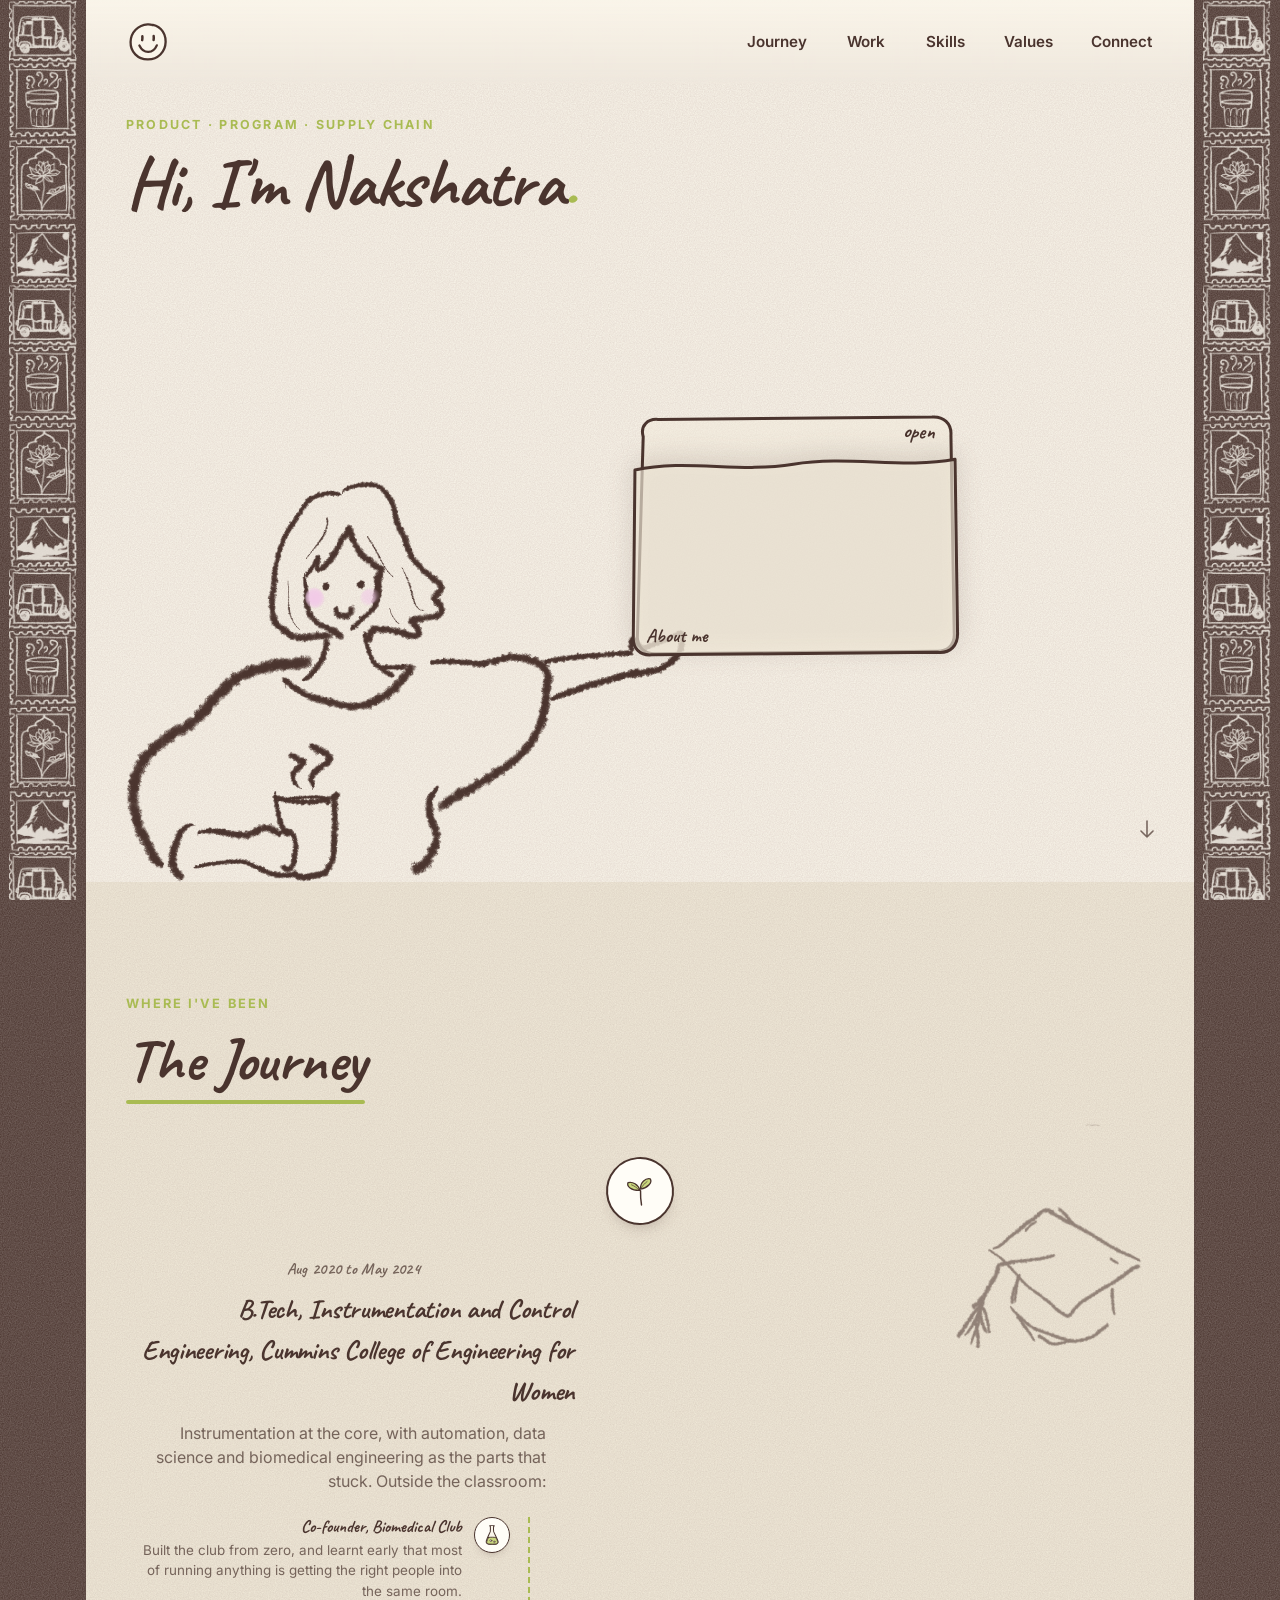
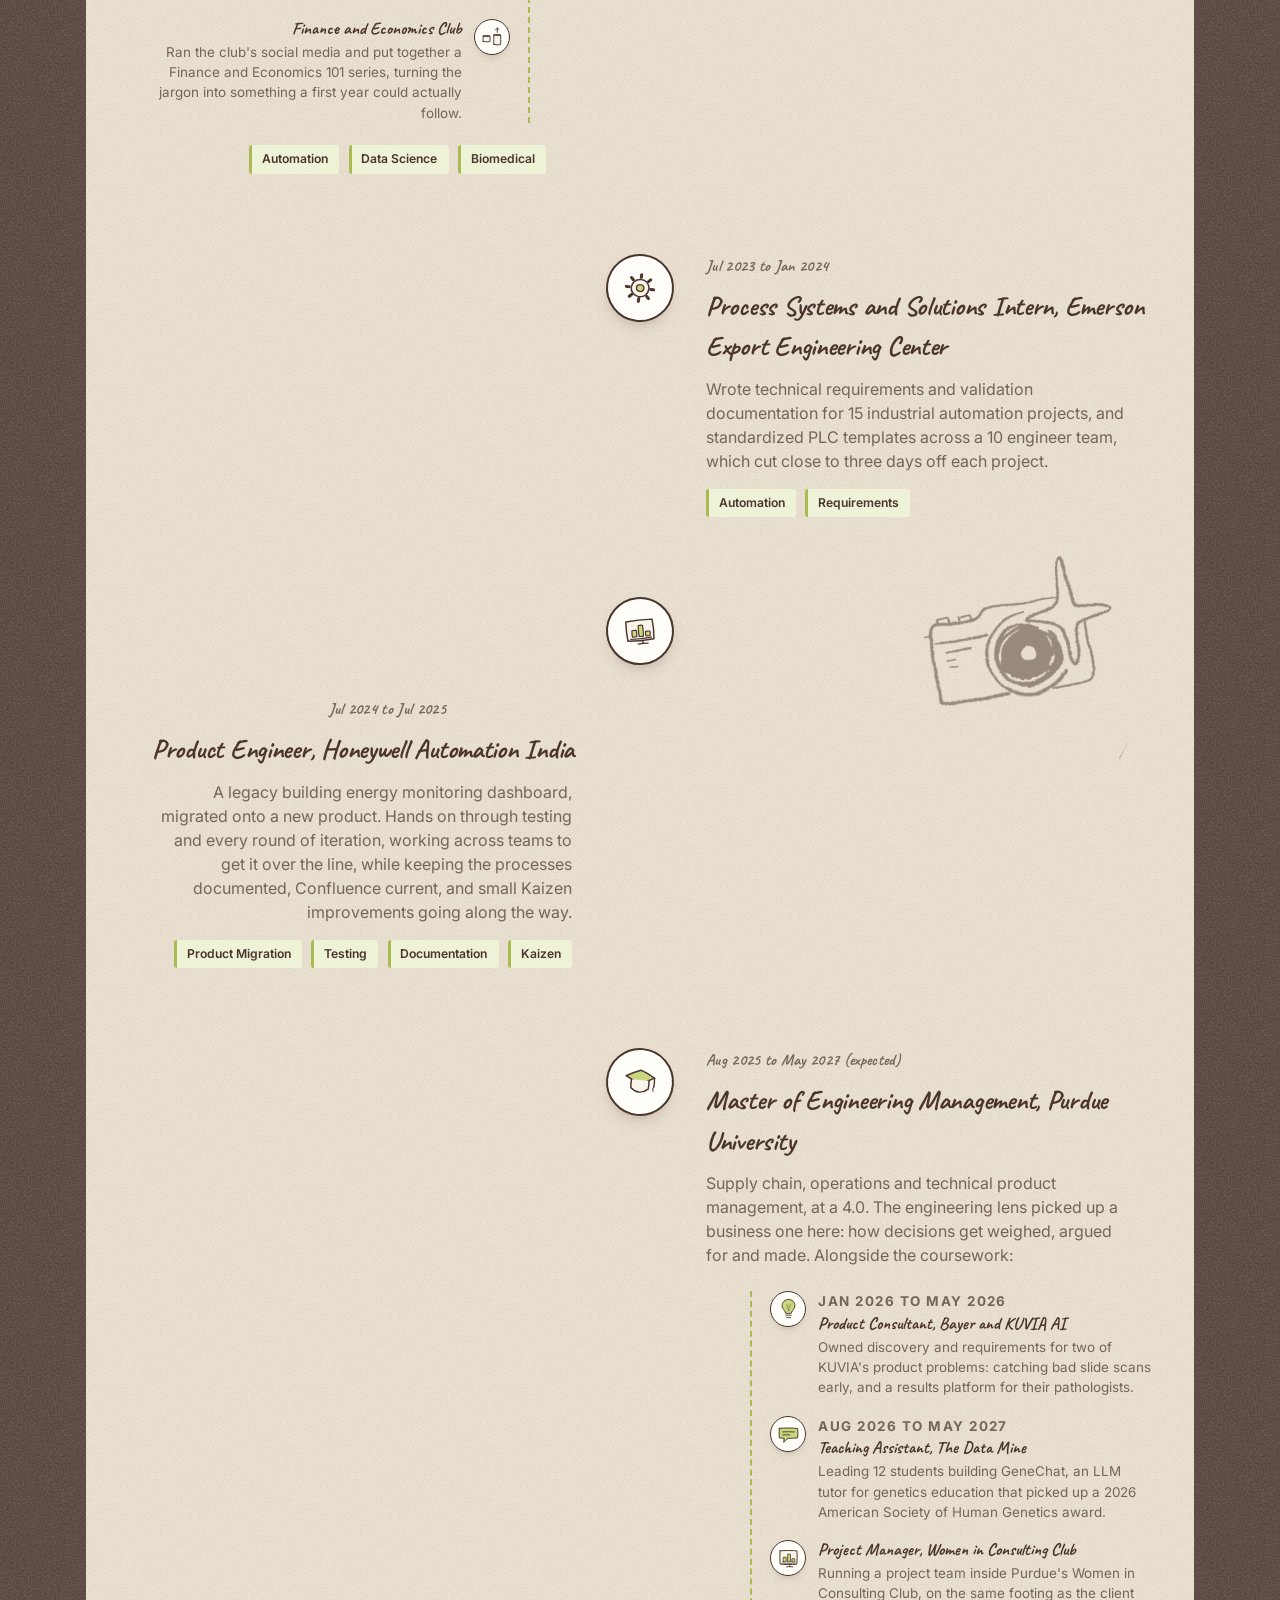
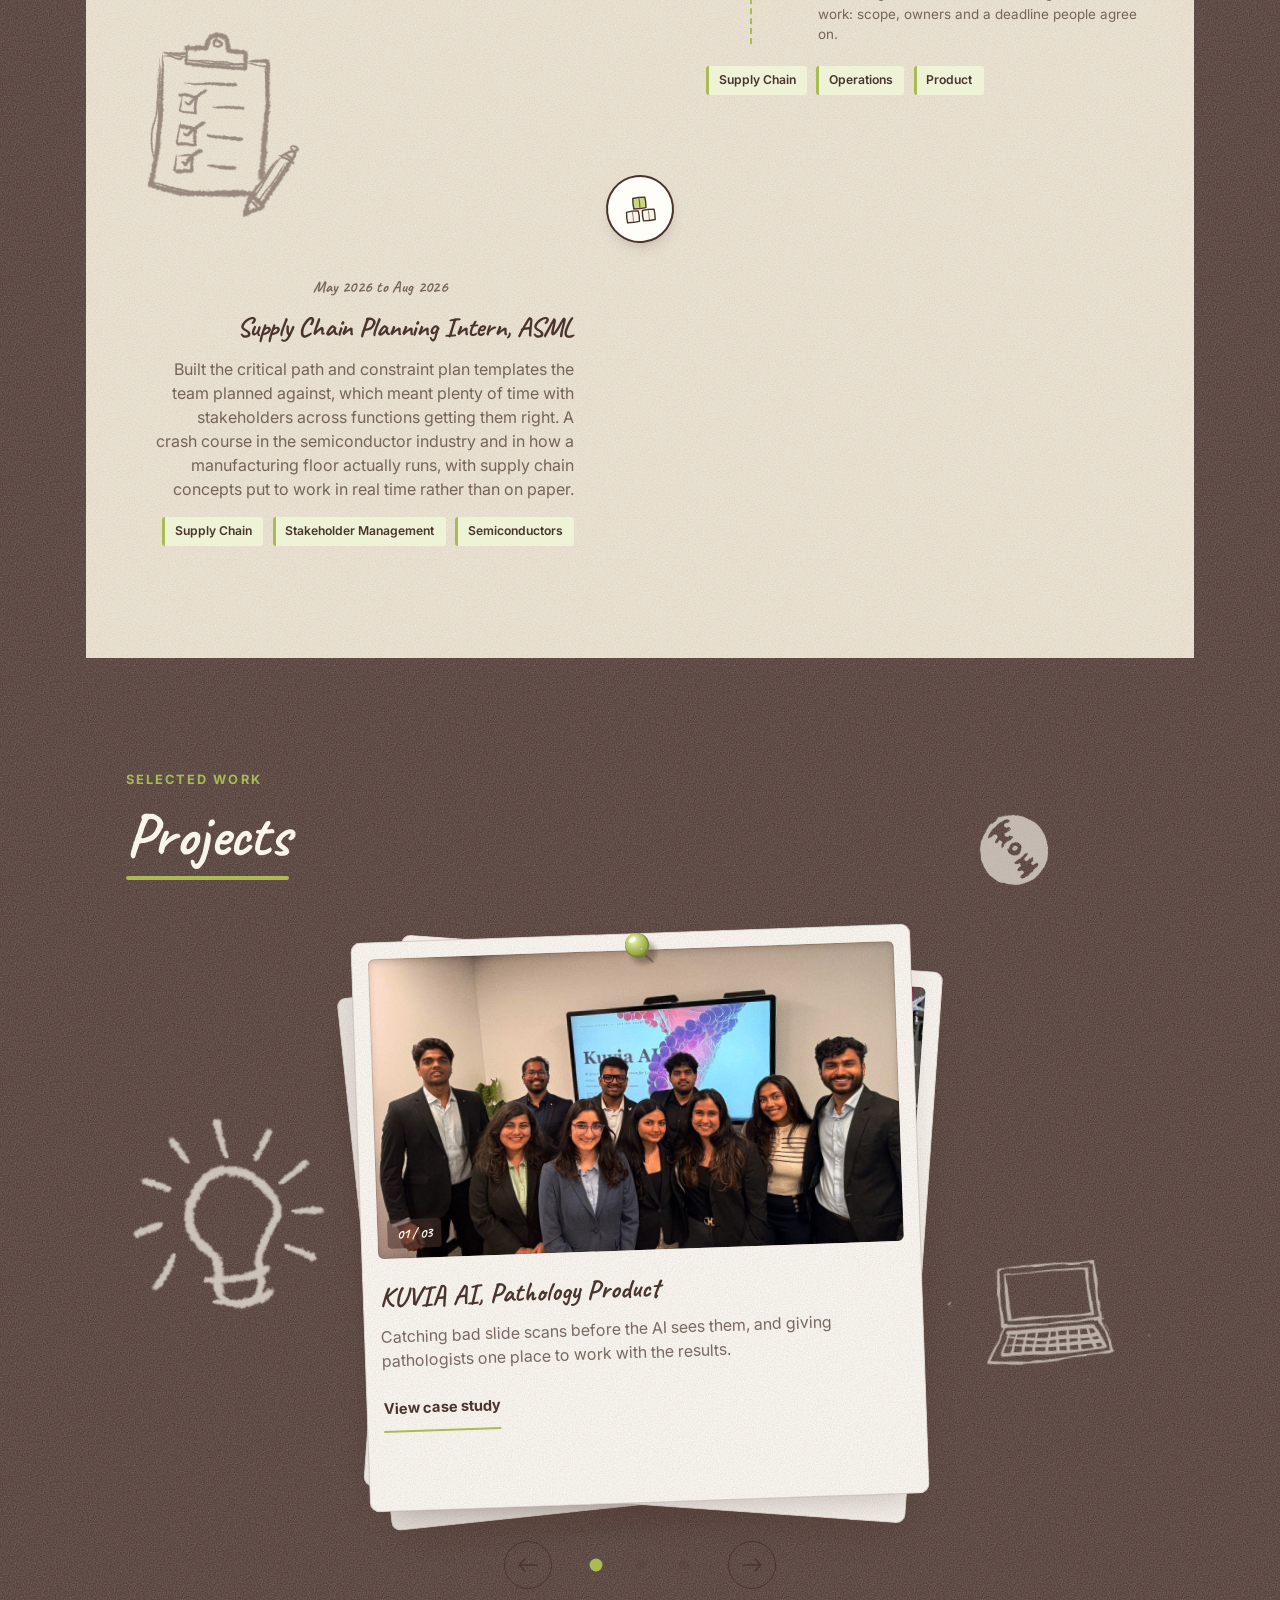
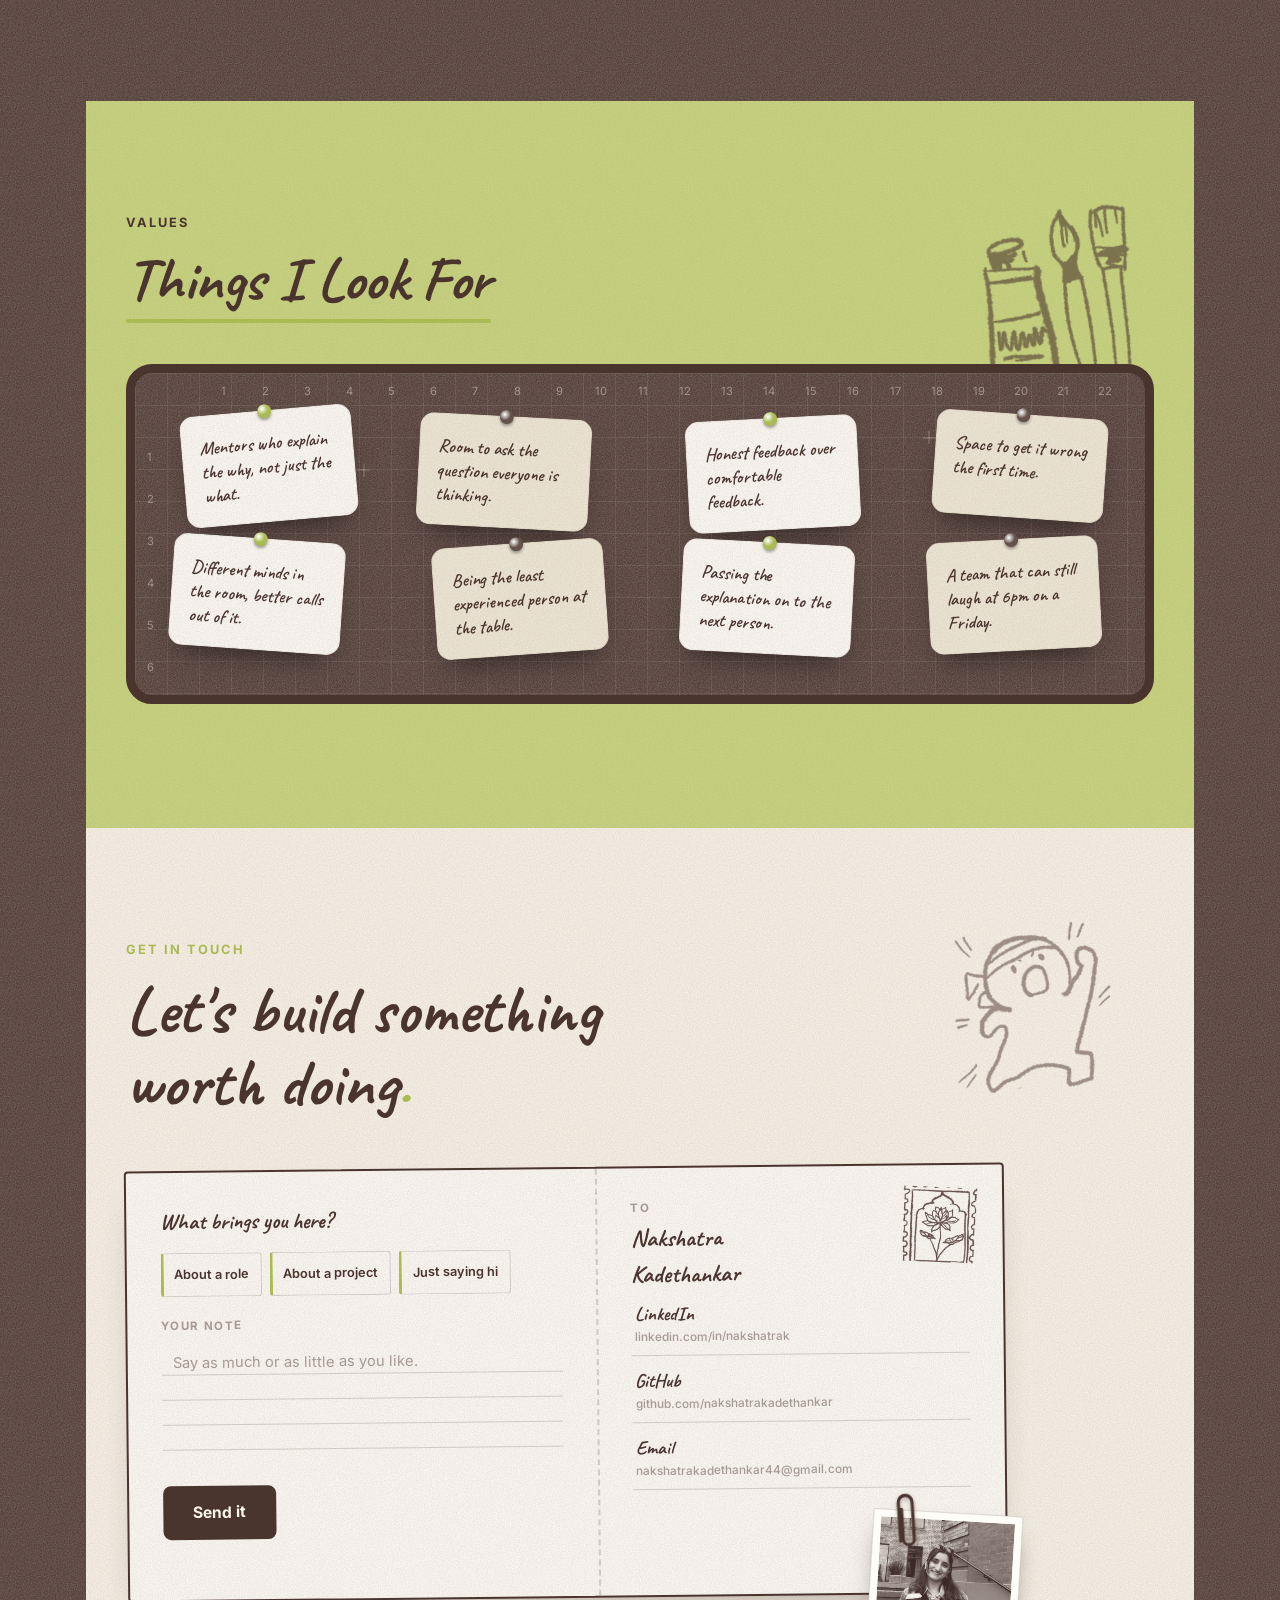
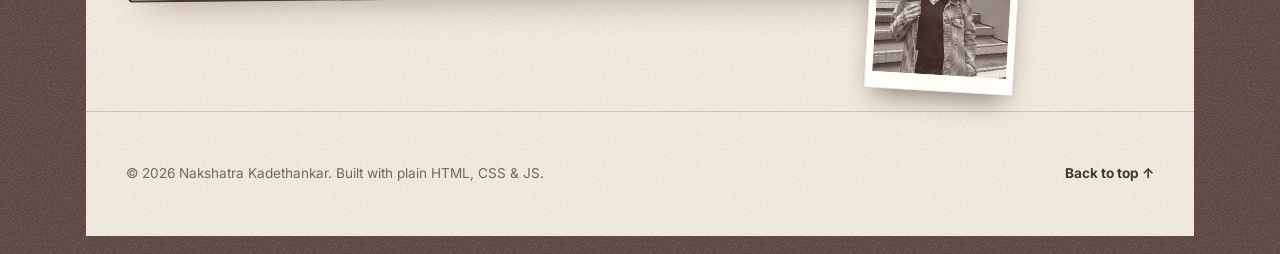
==== index.html @ a9a8dc1c "Move journey sub-lists off the trail, label the folder, KUVIA outcome - Sub-lists step in on the sid" ====
<!DOCTYPE html>
<html lang="en">
<head>
<meta charset="UTF-8">
<meta name="viewport" content="width=device-width, initial-scale=1.0">
<title>Nakshatra Kadethankar. Product, Program, Supply Chain</title>
<meta name="description" content="Nakshatra Kadethankar. Engineering Management grad student at Purdue exploring Product, Program and Supply Chain.">

<link rel="preconnect" href="https://fonts.googleapis.com">
<link rel="preconnect" href="https://fonts.gstatic.com" crossorigin>
<link href="https://fonts.googleapis.com/css2?family=Caveat:wght@500;600;700&family=Inter:wght@400;500;600;700&display=swap" rel="stylesheet">

<link rel="icon" href="assets/favicon.svg" type="image/svg+xml">
<link rel="apple-touch-icon" href="assets/apple-touch-icon.png">
<meta name="theme-color" content="#FAF5EA">
<link rel="stylesheet" href="styles.css">
</head>
<body>

<!-- filter used by .polaroid-grain for the film-grain texture overlay -->
<svg width="0" height="0" style="position:absolute" aria-hidden="true">
  <filter id="filmGrain">
    <feTurbulence type="fractalNoise" baseFrequency="0.85" numOctaves="2" stitchTiles="stitch" result="noise"/>
    <feColorMatrix in="noise" type="matrix" values="0 0 0 0 0  0 0 0 0 0  0 0 0 0 0  0 0 0 0.6 0"/>
  </filter>
</svg>

<!-- stamp strips down both frame gutters -->
<div class="frame-strip frame-strip--left" aria-hidden="true"></div>
<div class="frame-strip frame-strip--right" aria-hidden="true"></div>

<!-- scroll progress indicator -->
<div class="scroll-progress" aria-hidden="true"><span id="scrollProgressBar"></span></div>

<!-- ============ NAV ============ -->
<header class="site-nav" id="siteNav">
  <a href="#home" class="nav-logo" aria-label="Nakshatra Kadethankar, back to top"><img src="assets/smile.svg" alt="" aria-hidden="true"></a>

  <nav class="nav-links" id="navLinks">
    <a href="#journey" data-smooth-scroll>Journey<img class="nav-doodle" src="assets/illustrations/nav-journey.png" alt="" aria-hidden="true"></a>
    <a href="#work" data-smooth-scroll>Work<img class="nav-doodle" src="assets/illustrations/nav-work.png" alt="" aria-hidden="true"></a>
    <a href="skills.html">Skills<img class="nav-doodle" src="assets/illustrations/laptop.png" alt="" aria-hidden="true"></a>
    <a href="#values" data-smooth-scroll>Values<img class="nav-doodle" src="assets/illustrations/nav-notes.png" alt="" aria-hidden="true"></a>
    <a href="#connect" data-smooth-scroll>Connect<img class="nav-doodle" src="assets/illustrations/nav-connect.png" alt="" aria-hidden="true"></a>
  </nav>

  <button class="nav-toggle" id="navToggle" aria-label="Open menu" aria-expanded="false" aria-controls="mobileNav">
    <span></span><span></span><span></span>
  </button>
</header>

<!-- ============ MOBILE NAV OVERLAY ============ -->
<div class="mobile-nav" id="mobileNav">
  <a href="#journey" class="mobile-link">Journey<img class="mobile-doodle" src="assets/illustrations/nav-journey.png" alt="" aria-hidden="true"></a>
  <a href="#work" class="mobile-link">Work<img class="mobile-doodle" src="assets/illustrations/nav-work.png" alt="" aria-hidden="true"></a>
  <a href="skills.html" class="mobile-link">Skills<img class="mobile-doodle" src="assets/illustrations/laptop.png" alt="" aria-hidden="true"></a>
  <a href="#values" class="mobile-link">Values<img class="mobile-doodle" src="assets/illustrations/nav-notes.png" alt="" aria-hidden="true"></a>
  <a href="#connect" class="mobile-link">Connect<img class="mobile-doodle" src="assets/illustrations/nav-connect.png" alt="" aria-hidden="true"></a>
</div>

<!-- hidden easter egg tab, intentionally not in main nav -->
<a href="fortune.html" class="fortune-tab" id="fortuneTab" aria-label="A little something extra">
  <span class="fortune-emoji" aria-hidden="true">🥠</span>
  <span class="fortune-label">Feeling lucky?</span>
</a>

<main>

  <!-- ============ HERO ============ -->
  <section id="home" class="hero">
    <div class="hero-inner">

      <div class="hero-intro">
        <p class="hero-eyebrow reveal">Product &middot; Program &middot; Supply Chain</p>
        <h1 class="hero-title reveal">Hi, I'm Nakshatra<span class="accent-dot">.</span></h1>
      </div>

      <div class="hero-figure-wrap reveal">
        <img class="hero-figure" src="assets/illustrations/hero-figure.png"
             alt="Hand-drawn illustration of Nakshatra holding a mug, one hand held out">

        <!-- folder sits in her outstretched palm (measured at 44.6% down the art) -->
        <div class="folder-stage">

          <button class="folder" id="introFolder" aria-expanded="false" aria-controls="introOverlay">
            <!-- shapes are hand-wobbled paths rather than CSS rectangles, so the
                 edges read as brush strokes next to her drawing -->
            <span class="folder-back" aria-hidden="true">
              <svg viewBox="0 0 400 300" preserveAspectRatio="none">
                <path d="M16,30 C12,16 22,8 34,9 L366,6 C380,5 390,14 389,28 L393,268 C394,283 384,291 370,290 L32,293 C18,294 8,285 9,271 Z"
                  vector-effect="non-scaling-stroke"/>
              </svg>
            </span>
            <span class="folder-front" aria-hidden="true">
              <svg viewBox="0 0 400 264" preserveAspectRatio="none">
                <path d="M6,34 C68,20 132,38 198,27 C264,16 332,33 394,21 L397,230 C398,247 388,256 374,255 L26,258 C12,259 3,250 4,236 Z"
                  vector-effect="non-scaling-stroke"/>
              </svg>
            </span>
            <span class="folder-open" aria-hidden="true">open</span>
            <span class="folder-label">
              <span class="folder-name">About me</span>
            </span>
          </button>
        </div>
      </div>

    </div>

    <span class="scroll-hint scroll-hint-right" aria-hidden="true">
      <svg width="14" height="20" viewBox="0 0 14 20" fill="none"><path d="M7 1v16M1 11l6 6 6-6" stroke="currentColor" stroke-width="1.6" stroke-linecap="round" stroke-linejoin="round"/></svg>
    </span>
  </section>

  <!-- ============ JOURNEY ============ -->
  <section id="journey" class="section journey">
    <img class="deco" src="assets/illustrations/checklist.png" alt="" aria-hidden="true"
           style="--x:6%;--y:79%;--size:150px;--r:6deg;--op:0.5;">
    <img class="deco" src="assets/illustrations/camera.png" alt="" aria-hidden="true"
           style="--x:76%;--y:43%;--size:190px;--r:-7deg;--op:0.5;">
    <img class="deco" src="assets/illustrations/grad-cap.png" alt="" aria-hidden="true"
           style="--x:80%;--y:8%;--size:172px;--r:9deg;--op:0.55;">
    <div class="section-inner">
      <div class="section-head">
        <p class="eyebrow reveal">Where I've been</p>
        <h2 class="section-title reveal">The Journey</h2>
      </div>

      <div class="journey-path">
        <!-- Whimsical curvy trail, not a literal map. Approximate alignment only: re-check
             this SVG against the flex-positioned icons whenever the layout changes. -->
        <svg class="timeline__path" viewBox="0 0 100 100" preserveAspectRatio="none" aria-hidden="true">
          <path d="M50,2 Q 58,10 50,18 Q 42,26 50,34 Q 58,42 50,50 Q 42,58 50,66 Q 58,74 50,82 Q 42,90 50,98"
            fill="none" stroke="#4A342E" stroke-width="0.5" stroke-dasharray="1.6 2.2" stroke-linecap="round" vector-effect="non-scaling-stroke"/>
        </svg>
        <div class="timeline__spine" aria-hidden="true"></div>

        <div class="journey-item side-left">
          <div class="journey-icon" aria-hidden="true">
            <img src="assets/illustrations/plant.svg" alt="" width="64" height="64">
          </div>
          <div class="journey-text">
            <p class="timeline-date">Aug 2020 to May 2024</p>
            <h3>B.Tech, Instrumentation and Control Engineering, Cummins College of Engineering for Women</h3>
            <p>Instrumentation at the core, with automation, data science and biomedical engineering as the parts that stuck. Outside the classroom:</p>
            <ul class="journey-sub">
              <li>
                <img class="journey-sub-icon" src="assets/illustrations/flask.svg" alt="" width="64" height="64" aria-hidden="true">
                <div class="journey-sub-body">
                  <h4>Co-founder, Biomedical Club</h4>
                  <p>Built the club from zero, and learnt early that most of running anything is
                    getting the right people into the same room.</p>
                </div>
              </li>
              <li>
                <img class="journey-sub-icon" src="assets/illustrations/coins.svg" alt="" width="64" height="64" aria-hidden="true">
                <div class="journey-sub-body">
                  <h4>Finance and Economics Club</h4>
                  <p>Ran the club's social media and put together a Finance and Economics 101
                    series, turning the jargon into something a first year could actually follow.</p>
                </div>
              </li>
            </ul>
            <div class="tag-row"><span class="tag">Automation</span><span class="tag">Data Science</span><span class="tag">Biomedical</span></div>
          </div>
        </div>

        <div class="journey-item side-right">
          <div class="journey-icon" aria-hidden="true">
            <img src="assets/illustrations/gear.svg" alt="" width="64" height="64">
          </div>
          <div class="journey-text">
            <p class="timeline-date">Jul 2023 to Jan 2024</p>
            <h3>Process Systems and Solutions Intern, Emerson Export Engineering Center</h3>
            <p>Wrote technical requirements and validation documentation for 15 industrial automation projects, and standardized PLC templates across a 10 engineer team, which cut close to three days off each project.</p>
            <div class="tag-row"><span class="tag">Automation</span><span class="tag">Requirements</span></div>
          </div>
        </div>

        <div class="journey-item side-left">
          <div class="journey-icon" aria-hidden="true">
            <img src="assets/illustrations/chart.svg" alt="" width="64" height="64">
          </div>
          <div class="journey-text">
            <p class="timeline-date">Jul 2024 to Jul 2025</p>
            <h3>Product Engineer, Honeywell Automation India</h3>
            <p>A legacy building energy monitoring dashboard, migrated onto a new product. Hands on through testing and every round of iteration, working across teams to get it over the line, while keeping the processes documented, Confluence current, and small Kaizen improvements going along the way.</p>
            <div class="tag-row"><span class="tag">Product Migration</span><span class="tag">Testing</span><span class="tag">Documentation</span><span class="tag">Kaizen</span></div>
          </div>
        </div>

        <div class="journey-item side-right">
          <div class="journey-icon" aria-hidden="true">
            <img src="assets/illustrations/cap.svg" alt="" width="64" height="64">
          </div>
          <div class="journey-text">
            <p class="timeline-date">Aug 2025 to May 2027 (expected)</p>
            <h3>Master of Engineering Management, Purdue University</h3>
            <p>Supply chain, operations and technical product management, at a 4.0. The engineering lens picked up a business one here: how decisions get weighed, argued for and made. Alongside the coursework:</p>
            <ul class="journey-sub">
              <li>
                <img class="journey-sub-icon" src="assets/illustrations/bulb.svg" alt="" width="64" height="64" aria-hidden="true">
                <div class="journey-sub-body">
                  <p class="journey-sub-date">Jan 2026 to May 2026</p>
                  <h4>Product Consultant, Bayer and KUVIA AI</h4>
                  <p>Owned discovery and requirements for two of KUVIA's product problems: catching bad slide scans early, and a results platform for their pathologists.</p>
                </div>
              </li>
              <li>
                <img class="journey-sub-icon" src="assets/illustrations/chat.svg" alt="" width="64" height="64" aria-hidden="true">
                <div class="journey-sub-body">
                  <p class="journey-sub-date">Aug 2026 to May 2027</p>
                  <h4>Teaching Assistant, The Data Mine</h4>
                  <p>Leading 12 students building GeneChat, an LLM tutor for genetics education that picked up a 2026 American Society of Human Genetics award.</p>
                </div>
              </li>
              <li>
                <img class="journey-sub-icon" src="assets/illustrations/chart.svg" alt="" width="64" height="64" aria-hidden="true">
                <div class="journey-sub-body">
                  <h4>Project Manager, Women in Consulting Club</h4>
                  <p>Running a project team inside Purdue's Women in Consulting Club, on the
                    same footing as the client work: scope, owners and a deadline people agree on.</p>
                </div>
              </li>
            </ul>
            <div class="tag-row"><span class="tag">Supply Chain</span><span class="tag">Operations</span><span class="tag">Product</span></div>
          </div>
        </div>

        <div class="journey-item side-left">
          <div class="journey-icon" aria-hidden="true">
            <img src="assets/illustrations/boxes.svg" alt="" width="64" height="64">
          </div>
          <div class="journey-text">
            <p class="timeline-date">May 2026 to Aug 2026</p>
            <h3>Supply Chain Planning Intern, ASML</h3>
            <p>Built the critical path and constraint plan templates the team planned against, which meant plenty of time with stakeholders across functions getting them right. A crash course in the semiconductor industry and in how a manufacturing floor actually runs, with supply chain concepts put to work in real time rather than on paper.</p>
            <div class="tag-row"><span class="tag">Supply Chain</span><span class="tag">Stakeholder Management</span><span class="tag">Semiconductors</span></div>
          </div>
        </div>
      </div>
    </div>
  </section>

  <!-- ============ WORK ============ -->
  <section id="work" class="section work section--brown">
    <div class="band" aria-hidden="true"></div>
    <img class="deco" src="assets/illustrations/lightbulb.png" alt="" aria-hidden="true"
           style="--x:4%;--y:44%;--size:195px;--r:-6deg;--op:0.7;">
    <img class="deco" src="assets/illustrations/laptop.png" alt="" aria-hidden="true"
           style="--x:78%;--y:58%;--size:200px;--r:-5deg;--op:0.6;">
    <img class="deco" src="assets/illustrations/wow.png" alt="" aria-hidden="true"
           style="--x:81%;--y:9%;--size:162px;--r:8deg;--op:0.65;">
    <div class="section-inner">
      <div class="section-head">
        <p class="eyebrow reveal">Selected work</p>
        <h2 class="section-title reveal">Projects</h2>
      </div>

      <div class="polaroid-stage reveal reveal-2">
        <div class="polaroid-stack" id="polaroidStack">

          <article class="polaroid" data-project="p2" style="--tape:#4A342E;">
            <button class="polaroid-photo" type="button" style="background-image:url('assets/photos/case-kuvia.jpg');" data-open-modal="p2" aria-label="Open case study: KUVIA AI, Pathology Product">
              <span class="polaroid-grain" aria-hidden="true"></span>
              <span class="polaroid-index">01 / 03</span>
            </button>
            <div class="polaroid-caption">
              <h3 class="polaroid-title">KUVIA AI, Pathology Product</h3>
              <p class="polaroid-summary">Catching bad slide scans before the AI sees them, and giving pathologists one place to work with the results.</p>
              <button class="polaroid-cta" type="button" data-open-modal="p2">View case study</button>
            </div>
          </article>

          <article class="polaroid" data-project="p1" style="--tape:#C9D77E;">
            <button class="polaroid-photo" type="button" style="background-image:url('assets/photos/case-boeing.jpg');" data-open-modal="p1" aria-label="Open case study: Boeing 737 MAX Supply Chain Strategy">
              <span class="polaroid-grain" aria-hidden="true"></span>
              <span class="polaroid-index">02 / 03</span>
            </button>
            <div class="polaroid-caption">
              <h3 class="polaroid-title">Boeing 737 MAX Supply Chain Strategy</h3>
              <p class="polaroid-summary">Where a capped production rate and a long supplier network tie up billions in working capital, and what it would take to unlock it.</p>
              <button class="polaroid-cta" type="button" data-open-modal="p1">View case study</button>
            </div>
          </article>

          <article class="polaroid" data-project="p6" style="--tape:#4A342E;">
            <button class="polaroid-photo" type="button" style="background-image:url('assets/photos/case-spotify.jpg');" data-open-modal="p6" aria-label="Open case study: Aux Cord Diagnosis">
              <span class="polaroid-grain" aria-hidden="true"></span>
              <span class="polaroid-index">03 / 03</span>
            </button>
            <div class="polaroid-caption">
              <h3 class="polaroid-title">Aux Cord Diagnosis</h3>
              <p class="polaroid-summary">A Spotify login, your real top tracks, and Claude writing you a mock medical report about your taste in music.</p>
              <button class="polaroid-cta" type="button" data-open-modal="p6">View case study</button>
            </div>
          </article>
        </div>

        <div class="polaroid-controls">
          <button class="icon-btn" id="prevSlide" aria-label="Previous project">
            <svg width="20" height="14" viewBox="0 0 20 14" fill="none"><path d="M19 7H1M1 7l6-6M1 7l6 6" stroke="currentColor" stroke-width="1.6" stroke-linecap="round" stroke-linejoin="round"/></svg>
          </button>
          <div class="carousel-dots" id="carouselDots" role="tablist" aria-label="Project slides"></div>
          <button class="icon-btn" id="nextSlide" aria-label="Next project">
            <svg width="20" height="14" viewBox="0 0 20 14" fill="none"><path d="M1 7h18M13 1l6 6-6 6" stroke="currentColor" stroke-width="1.6" stroke-linecap="round" stroke-linejoin="round"/></svg>
          </button>
        </div>
      </div>
    </div>
  </section>

  <!-- ============ CASE STUDY TEMPLATES (cloned into the modal by script.js) ============ -->
  <template id="project-p1">
    <p class="modal-eyebrow">Graduate project &middot; Purdue University</p>
    <h3>Boeing 737 MAX Supply Chain Strategy</h3>
    <div class="case-grid">
      <div><h4>Problem</h4><p>The 737 MAX was producing well under demand, with cost and working capital locked up across a supplier network long enough that no single team could see all of it at once.</p></div>
      <div><h4>Approach</h4><p>Mapped the supply chain end to end to find where sourcing and cost reduction were genuinely available, not just assumed, and built the improvement strategy around those points.</p></div>
      <div><h4>Outcome</h4><p>A strategy projecting 6 billion dollars in working capital reduction, with a KPI roadmap toward 52 units a month.</p></div>
    </div>
    <div class="tag-row"><span class="tag">Supply Chain Strategy</span><span class="tag">Aerospace</span></div>
  </template>

  <template id="project-p2">
    <p class="modal-eyebrow">Product Consultant &middot; Bayer and KUVIA AI</p>
    <h3>KUVIA AI, Pathology Product</h3>
    <div class="case-grid">
      <div><h4>Problem</h4><p>KUVIA is an Argentine healthtech startup whose AI reads digitized biopsy slides and predicts cancer biomarkers in minutes. Two gaps stood between the model and clinical use: bad scans were slipping into the pipeline and getting caught late, and pathologists had no single place to review results. The question was what each fix had to be for people to actually use it.</p></div>
      <div><h4>Approach</h4><p>Owned discovery and requirements across both workstreams inside a six person cross functional team: interviews with 12 oncology stakeholders, a 21 billion dollar market sizing and a benchmark of 8 competitors, all rolled into one product requirements document. When scope kept reopening, every decision went back to that document.</p></div>
      <div><h4>Outcome</h4><p>A requirements document covering 5 features across the two workstreams. From it came automated slide quality control that flags unusable whole slide images before they reach the model, and a results platform now in pathologists' hands, with their usage and feedback setting the next round of priorities.</p></div>
    </div>
    <p class="case-links">
      <a href="https://www.kuvia.ai" target="_blank" rel="noopener">KUVIA AI</a>
    </p>
    <div class="tag-row"><span class="tag">Product Management</span><span class="tag">Digital Pathology</span><span class="tag">Healthcare AI</span></div>
  </template>

  <template id="project-p6">
    <p class="modal-eyebrow">Side project &middot; Built and shipped</p>
    <h3>Aux Cord Diagnosis</h3>
    <div class="case-grid">
      <div><h4>Problem</h4><p>Spotify Wrapped only comes once a year, and it's always nice to you. Meanwhile everyone has opinions about their friends' music taste, and nobody says them out loud. Aux Cord Diagnosis says it for you, any time: log in with Spotify, and it reads your top tracks and writes a fake medical report on what's wrong with your taste, roasting you along the way.</p></div>
      <div><h4>Approach</h4><p>Spotify OAuth pulls your real top tracks and audio features, then a prompt sends that pattern to Claude and gets structured JSON back, which the page renders as a mock medical chart. Serverless functions on Vercel, with both API keys held server side so nothing sensitive reaches the browser.</p></div>
      <div><h4>Outcome</h4><p>Live and working. The interesting part turned out to be the prompt, not the plumbing: early versions just read your artists back to you, which was boring, so the model is now constrained to infer the vibe from the pattern and never name a track. That single rule is what made it funny.</p></div>
    </div>
    <p class="case-links">
      <a href="https://aux-cord-diagnosis.vercel.app" target="_blank" rel="noopener">Try it live</a>
      <a href="https://github.com/nakshatrakadethankar/aux-cord-diagnosis" target="_blank" rel="noopener">Source on GitHub</a>
    </p>
    <div class="tag-row"><span class="tag">Spotify API</span><span class="tag">Claude API</span><span class="tag">Vercel</span></div>
  </template>

  <!-- ============ INTRO DIALOG (opened from the hero folder) ============ -->
  <div class="intro-overlay" id="introOverlay" hidden>
    <div class="intro-dialog" id="introDialog" role="dialog" aria-modal="true"
         aria-labelledby="introDialogTitle">
    <button class="intro-dialog-close" id="introDialogClose" type="button" aria-label="Close">
    <svg width="14" height="14" viewBox="0 0 16 16" fill="none"><path d="M2 2l12 12M14 2L2 14" stroke="currentColor" stroke-width="2" stroke-linecap="round"/></svg>
    </button>
    <p class="intro-dialog-eyebrow">Inside the folder</p>
    <h2 class="intro-dialog-title" id="introDialogTitle">Hi, I'm Nash</h2>
    <dl class="intro-dialog-list">
    <div>
    <dt>In short</dt>
    <dd>Creative, empathetic and always hungry to learn. Happiest trying a new way
    of doing something, and at my best in a room full of people throwing ideas
    around and building on each other's.</dd>
    </div>
    <div>
    <dt>Currently learning</dt>
    <dd>AI, properly. Not just using it, but understanding what it's good at and
    where it breaks, mostly by building small things with it.</dd>
    </div>
    <div>
    <dt>About this site</dt>
    <dd>Part portfolio, part sketchbook. New projects and experiments land here as
    they happen, so it keeps growing as I do.</dd>
    </div>
    </dl>
    </div>
  </div>

  <!-- ============ CASE STUDY MODAL ============ -->
  <div class="modal-overlay" id="modalOverlay" hidden>
    <div class="modal" role="dialog" aria-modal="true" aria-labelledby="modalHeading" id="modal">
      <button class="icon-btn modal-close" id="modalClose" aria-label="Close case study">
        <svg width="16" height="16" viewBox="0 0 16 16" fill="none"><path d="M2 2l12 12M14 2L2 14" stroke="currentColor" stroke-width="1.8" stroke-linecap="round"/></svg>
      </button>
      <div id="modalBody"></div>
    </div>
  </div>

  <!-- ============ NOTES ============ -->
  <section id="values" class="section notes">
    <img class="deco" src="assets/illustrations/paint-brushes.png" alt="" aria-hidden="true"
           style="--x:80%;--y:15%;--size:168px;--r:-7deg;--op:0.6;">
    <div class="section-inner">
      <div class="section-head">
        <p class="eyebrow reveal">Values</p>
        <h2 class="section-title reveal">Things I Look For</h2>
      </div>

      <div class="corkboard reveal" id="corkboard">
        <div class="pinboard-ruler pinboard-ruler--top" id="rulerTop" aria-hidden="true"></div>
        <div class="pinboard-ruler pinboard-ruler--left" id="rulerLeft" aria-hidden="true"></div>
        <span class="pinboard-cross" style="left:22%;top:28%;" aria-hidden="true"></span>
        <span class="pinboard-cross" style="left:78%;top:18%;" aria-hidden="true"></span>
        <span class="pinboard-cross" style="left:88%;top:70%;" aria-hidden="true"></span>
        <span class="pinboard-cross" style="left:14%;top:82%;" aria-hidden="true"></span>

        <div class="sticky" data-pin="sage" style="--x:4%;--y:9%;--r:-5deg;">Mentors who explain the why, not just the what.</div>
        <div class="sticky" data-pin="terracotta" style="--x:29%;--y:5%;--r:3deg;">Room to ask the question everyone is thinking.</div>
        <div class="sticky" data-pin="sage" style="--x:54%;--y:10%;--r:-3deg;">Honest feedback over comfortable feedback.</div>
        <div class="sticky" data-pin="terracotta" style="--x:79%;--y:6%;--r:4deg;">Space to get it wrong the first time.</div>
        <div class="sticky" data-pin="sage" style="--x:4%;--y:52%;--r:4deg;">Different minds in the room, better calls out of it.</div>
        <div class="sticky" data-pin="terracotta" style="--x:29%;--y:56%;--r:-4deg;">Being the least experienced person at the table.</div>
        <div class="sticky" data-pin="sage" style="--x:54%;--y:51%;--r:3deg;">Passing the explanation on to the next person.</div>
        <div class="sticky" data-pin="terracotta" style="--x:79%;--y:55%;--r:-3deg;">A team that can still laugh at 6pm on a Friday.</div>
      </div>
    </div>
  </section>

  <!-- ============ CONNECT ============ -->
  <section id="connect" class="section connect">
    <img class="deco" src="assets/illustrations/celebrate.png" alt="" aria-hidden="true"
           style="--x:78%;--y:6%;--size:170px;--r:-5deg;--op:0.5;">
    <div class="section-inner">
      <p class="eyebrow reveal">Get in touch</p>
      <h2 class="connect-title reveal">Let's build something worth doing<span class="accent-dot">.</span></h2>

      <div class="postcard reveal" id="postcard">
        <!-- clipped to the top right corner, half off the card -->
        <div class="postcard-snap">
          <img src="assets/photos/postcard-photo.jpg" alt="Nakshatra Kadethankar">
          <svg class="postcard-clip" viewBox="0 0 40 96" aria-hidden="true">
            <path d="M10 80 L10 24 A10 10 0 0 1 30 24 L30 78 A8 8 0 0 1 14 78 L14 34"
                  fill="none" stroke="currentColor" stroke-width="4.5"
                  stroke-linecap="round" stroke-linejoin="round"/>
          </svg>
        </div>
        <!-- left: what you want to say -->
        <div class="postcard-message">
          <p class="postcard-prompt">What brings you here?</p>
          <div class="reason-tags" role="group" aria-label="Reason for getting in touch">
            <button type="button" class="reason-tag" data-subject="About a role">About a role</button>
            <button type="button" class="reason-tag" data-subject="About a project">About a project</button>
            <button type="button" class="reason-tag" data-subject="Just saying hi">Just saying hi</button>
          </div>

          <label class="postcard-label" for="postcardNote">Your note</label>
          <textarea id="postcardNote" class="postcard-note" rows="4"
            placeholder="Say as much or as little as you like."></textarea>

          <button type="button" class="btn btn-primary postcard-send" id="postcardSend">Send it</button>
          <p class="postcard-status" id="postcardStatus" role="status" aria-live="polite"></p>
        </div>

        <!-- right: the address side -->
        <div class="postcard-address">
          <span class="postcard-franking" aria-hidden="true">
            <img class="postcard-stamp" src="assets/illustrations/stamp-ink.png" alt="">
            <span class="postcard-postmark">POSTED</span>
          </span>

          <p class="postcard-to">To</p>
          <p class="postcard-name">Nakshatra Kadethankar</p>

          <ul class="postcard-links">
            <li>
              <a href="https://www.linkedin.com/in/nakshatrak" target="_blank" rel="noopener">
                LinkedIn
                <span class="postcard-link-sub">linkedin.com/in/nakshatrak</span>
              </a>
            </li>
            <li>
              <a href="https://github.com/nakshatrakadethankar" target="_blank" rel="noopener">
                GitHub
                <span class="postcard-link-sub">github.com/nakshatrakadethankar</span>
              </a>
            </li>
            <li>
              <button type="button" class="postcard-copy" id="emailCard"
                data-email="nakshatrakadethankar44@gmail.com">
                Email
                <span class="postcard-link-sub" id="emailCardSub">nakshatrakadethankar44@gmail.com</span>
              </button>
            </li>
          </ul>
        </div>
      </div>
    </div>
  </section>

</main>

<footer class="site-footer">
  <p>&copy; <span id="year"></span> Nakshatra Kadethankar. Built with plain HTML, CSS &amp; JS.</p>
  <a href="#home" data-smooth-scroll>Back to top &uarr;</a>
</footer>

<script src="script.js"></script>
</body>
</html>
---- styles.css ----
/* ============================================================
   Nakshatra Kadethankar. Portfolio

   Palette. Exactly three base hues, everything else on this page
   is a tint or shade derived from these three. Do not introduce
   a fourth hue anywhere in this file.
     cream (base)   #FAF5EA
     ink (text/line) #4A342E
     sage (accent)  #C9D77E
   The one deliberate exception is the fortune cookie illustration
   on fortune.html, which uses literal cookie-tan colors since it
   is a drawn object, not a UI surface.
   ============================================================ */

:root {
  --color-cream:      #faf5ea;
  --color-cream-soft: #f1ead9;
  --color-paper:      #fffdf7;
  --color-ink:        #4a342e;
  --color-ink-soft:   rgba(74, 52, 46, 0.72);
  --color-ink-faint:  rgba(74, 52, 46, 0.45);
  --color-sage:       #c9d77e;
  --color-sage-dark:  #a9bb52;
  --color-sage-soft:  #eef2d7;
  --color-terracotta: #64514a; /* shade of ink, stands in for "terracotta" without adding a hue */
  --cream-on-ink:     rgba(250, 245, 234, 0.75);
  --border:           rgba(74, 52, 46, 0.2);

  /* fine paper-fiber grain: a seamless 200x200 SVG noise tile, ink-colored at
     very low alpha so it reads as genuine paper texture on any base color
     underneath. Tiling (not stretching) keeps it scale-invariant, so it looks
     identical whether it's behind a small card or the whole page. */
  --texture-grain: url("data:image/svg+xml,%3Csvg xmlns='http://www.w3.org/2000/svg' width='200' height='200'%3E%3Cfilter id='n'%3E%3CfeTurbulence type='fractalNoise' baseFrequency='0.85' numOctaves='3' stitchTiles='stitch'/%3E%3CfeColorMatrix type='matrix' values='0 0 0 0 0.29 0 0 0 0 0.2 0 0 0 0 0.18 0 0 0 0.22 0'/%3E%3C/filter%3E%3Crect width='100%25' height='100%25' filter='url(%23n)'/%3E%3C/svg%3E");
  /* same grain, cream-colored, for the dark ink surfaces (Work band, pinboard) */
  --texture-grain-light: url("data:image/svg+xml,%3Csvg xmlns='http://www.w3.org/2000/svg' width='200' height='200'%3E%3Cfilter id='n'%3E%3CfeTurbulence type='fractalNoise' baseFrequency='0.85' numOctaves='3' stitchTiles='stitch'/%3E%3CfeColorMatrix type='matrix' values='0 0 0 0 0.98 0 0 0 0 0.96 0 0 0 0 0.92 0 0 0 0.25 0'/%3E%3C/filter%3E%3Crect width='100%25' height='100%25' filter='url(%23n)'/%3E%3C/svg%3E");

  --font-display: 'Caveat', cursive;
  --font-body: 'Inter', -apple-system, BlinkMacSystemFont, sans-serif;

  --ease-swift: cubic-bezier(.16, 1, .3, 1);
  --dur-swift: 0.32s;
  --dur-reveal: 0.42s;

  --nav-h: 84px;
  --container: 1240px;
  --frame: 18px;      /* bottom gutter; the top edge runs flush to the nav */
  --frame-side: 86px; /* left/right gutter, sized to carry the stamp strip */
}

* { margin: 0; padding: 0; box-sizing: border-box; }

html {
  /* No native smooth scroll. script.js owns anchor scrolling via a hand-tuned smoothScrollTo(). */
  font-size: 16px;
  /* deliberately NO overflow-x here: it makes html/body scroll containers, which
     silently breaks the hero's position:sticky pin. The 100vw band that once
     needed clipping was fixed at the source instead. */
}

body {
  /* the body IS the frame: ink shows in the padding gutter around everything */
  background-color: var(--color-ink);
  background-image: var(--texture-grain-light);
  background-repeat: repeat;
  background-size: 200px 200px;
  /* no top gutter: the nav sits flush against the top edge */
  padding: 0 var(--frame-side) var(--frame);
  color: var(--color-ink);
  font-family: var(--font-body);
  line-height: 1.5;
  -webkit-font-smoothing: antialiased;
}

img, svg { display: block; max-width: 100%; }

a { color: inherit; text-decoration: none; }
ul { list-style: none; }
button { font: inherit; color: inherit; background: none; border: none; cursor: pointer; }

section.section {
  position: relative;
  width: 100%;
  padding: 7rem 0;
  isolation: isolate; /* keeps a section's full-bleed .band contained to its own paint order */
}

.section-inner {
  position: relative;
  max-width: var(--container);
  margin: 0 auto;
  padding: 0 2.5rem;
}

/* full-bleed color band: sits behind a section's content regardless of the
   centered max-width container. Do not recolor --color-ink at the section
   level to make text readable here, since cards inside (polaroids, sticky
   notes, buttons) share that token. Only override the specific ambient
   text that sits directly on the band. */
.band {
  position: absolute;
  top: -30px;
  left: 0;
  right: 0;
  bottom: -30px;
  z-index: -1;
  will-change: transform;
}
.section--brown { overflow: hidden; }
.section--brown .band { background-color: var(--color-ink); background-image: var(--texture-grain-light); background-repeat: repeat; background-size: 200px 200px; }

.section--brown .section-head h2 { color: var(--color-cream); }
.section--brown .section-head .section-note { color: var(--cream-on-ink); }

.section-head { max-width: 640px; margin-bottom: 4rem; }

.eyebrow {
  font-size: 0.8rem;
  font-weight: 700;
  letter-spacing: 0.16em;
  text-transform: uppercase;
  color: var(--color-sage-dark);
  margin-bottom: 0.9rem;
}

.section-title {
  font-family: var(--font-display);
  font-weight: 700;
  font-size: clamp(2.4rem, 5.4vw, 3.8rem);
  letter-spacing: -0.01em;
  line-height: 1.08;
}

.section-note {
  margin-top: 1rem;
  color: var(--color-ink-soft);
  font-size: 1rem;
  max-width: 46ch;
}

.accent-dot { color: var(--color-sage-dark); }

/* ============ frame stamp strips ============ *
 * The vertical stamp drawing tiles down both gutters. The element stays fixed to
 * the viewport edge while script.js drifts the tiling background at half the
 * scroll speed, matching the reference site's parallax (measured at exactly
 * 0.5x). Drifting the background rather than the element means the repeat
 * handles any document height for free. Hidden at the same breakpoint as the
 * doodles, where the gutter narrows to a hairline. */
.frame-strip {
  position: fixed;
  top: 0;
  bottom: 0;
  width: var(--frame-side);
  background-image: url("assets/illustrations/border-stamps.png");
  background-repeat: repeat-y;
  background-position: center var(--strip-shift, 0px);
  background-size: calc(var(--frame-side) - 18px) auto;
  pointer-events: none;
  opacity: 0.85;
  z-index: 940;
}
.frame-strip--left { left: 0; }
.frame-strip--right { right: 0; }

@media (max-width: 1100px) {
  .frame-strip { display: none; }
}

/* ============ background doodles ============ *
 * Hand-drawn illustrations scattered into each section's empty margins.
 * Ink-coloured art goes on the light sections, cream-coloured art on the dark
 * ones. Positioned per-instance with --x/--y/--size/--r. They sit behind the
 * content (.section-inner is lifted above them) and are hidden on narrow
 * screens, where there are no spare margins left to sit in. */
.deco {
  position: absolute;
  left: var(--x);
  top: var(--y);
  width: var(--size, 140px);
  height: auto;
  rotate: var(--r, 0deg);
  opacity: var(--op, 0.7);
  pointer-events: none;
  user-select: none;
  z-index: 0;
}

.section-inner { z-index: 1; }

@media (max-width: 1100px) {
  :root { --frame-side: 14px; }
  .deco { display: none; }
}

/* ============ click wiggle ============ *
 * A small burst of hand-drawn strokes at the pointer on every click. Spawned
 * and removed by script.js, so it never lingers in the DOM. */
.click-wiggle {
  position: fixed;
  width: 44px;
  height: 44px;
  margin-left: -22px;
  margin-top: -22px;
  pointer-events: none;
  z-index: 9999;
  animation: click-wiggle 0.45s var(--ease-swift) forwards;
}

@keyframes click-wiggle {
  0%   { opacity: 0;   scale: 0.4; rotate: -12deg; }
  35%  { opacity: 1;   scale: 1.05; rotate: 4deg; }
  100% { opacity: 0;   scale: 1.35; rotate: 10deg; }
}

@media (prefers-reduced-motion: reduce) {
  .click-wiggle { display: none; }
}

/* ============ scroll progress ============ */
.scroll-progress { position: fixed; top: 0; left: var(--frame-side); right: var(--frame-side); height: 3px; z-index: 1000; }
.scroll-progress span {
  display: block; height: 100%; width: 0%;
  background: linear-gradient(90deg, var(--color-sage-dark), var(--color-ink));
  transition: width 0.08s linear;
}

/* ============ nav ============ */
.site-nav {
  position: fixed; top: 0; left: var(--frame-side); right: var(--frame-side); height: var(--nav-h);
  display: flex; align-items: center; justify-content: space-between;
  padding: 0 2.5rem;
  /* above .mobile-nav (950): the toggle's own z-index:1001 is confined to
     this header's stacking context, so with the header at 900 the open menu
     covered the very button that closes it. */
  z-index: 960;
  background: linear-gradient(to bottom, rgba(250,245,234,0.94), rgba(250,245,234,0));
  backdrop-filter: blur(6px);
}

/* her own face, traced out of the hero drawing, in place of the N. wordmark */
.nav-logo {
  display: inline-flex;
  align-items: center;
  justify-content: center;
  min-width: 44px;
  min-height: 44px;
  transition: rotate var(--dur-swift) var(--ease-swift), scale var(--dur-swift) var(--ease-swift);
}
.nav-logo img { display: block; width: 42px; height: 42px; }
.nav-logo:hover { rotate: -6deg; scale: 1.08; }

.nav-links { display: flex; align-items: center; gap: 2.2rem; }

.nav-links a {
  position: relative;
  display: inline-flex;
  align-items: center;
  justify-content: center;
  min-width: 44px;
  min-height: 44px;
  font-size: 0.95rem;
  font-weight: 600;
  color: var(--color-ink);
  padding: 0.4rem 0.1rem;
}

/* Hand-drawn wobbly circle, echoing the chalk-doodle nav reference. The radii
   are 50%/62% rather than a large pixel value: CSS scales radii down when they
   exceed the box, so a 255px radius on a 44px-tall link rendered as a near
   rectangle. The :not(.nav-cta) guard is gone with the Resume button. */
.nav-links a::after {
  content: '';
  position: absolute;
  inset: -9px -12px;
  border: 2px solid var(--color-sage-dark);
  border-radius: 50% / 62%;
  opacity: 0;
  transform: scale(0.84) rotate(-5deg);
  transform-origin: 50% 50%;
  pointer-events: none;
  transition: opacity var(--dur-swift) var(--ease-swift),
              transform var(--dur-swift) var(--ease-swift);
}
.nav-links a:hover::after { opacity: 1; transform: scale(1) rotate(-2deg); }

/* ---- nav doodles ---- *
 * One drawing per destination, hanging below the link on hover. Below rather
 * than above because the nav is only --nav-h tall and pinned to the top, so
 * anything above the label would be cut off by the viewport edge. */
.nav-doodle {
  position: absolute;
  top: calc(100% + 12px);
  left: 50%;
  width: 66px;
  height: auto;
  /* the global img{max-width:100%} would otherwise clamp these to the width of
     the word above them, squashing the shorter labels' doodles */
  max-width: none;
  translate: -50% 0;
  scale: 0.72;
  rotate: -7deg;
  opacity: 0;
  pointer-events: none;
  transition: opacity var(--dur-swift) var(--ease-swift),
              scale var(--dur-swift) var(--ease-swift),
              rotate var(--dur-swift) var(--ease-swift);
}
.nav-links a:hover .nav-doodle,
.nav-links a:focus-visible .nav-doodle {
  opacity: 1;
  scale: 1;
  rotate: 0deg;
}

@media (prefers-reduced-motion: reduce) {
  .nav-doodle { transition: opacity var(--dur-swift) linear; scale: 1; rotate: 0deg; }
}

/* Resume CTA: small-radius rectangle, deliberately not a pill */

.nav-toggle {
  display: none; flex-direction: column; justify-content: center; gap: 5px;
  width: 44px; height: 44px; background: none; border: none; cursor: pointer; z-index: 1001;
}
.nav-toggle span {
  display: block; width: 24px; height: 2px; background: var(--color-ink); margin: 0 auto;
  transition: transform var(--dur-swift) var(--ease-swift), opacity var(--dur-swift) var(--ease-swift);
}
.nav-toggle.active span:nth-child(1) { transform: translateY(7px) rotate(45deg); }
.nav-toggle.active span:nth-child(2) { opacity: 0; }
.nav-toggle.active span:nth-child(3) { transform: translateY(-7px) rotate(-45deg); }

.mobile-nav {
  position: fixed; inset: 0 var(--frame-side) var(--frame); background: var(--color-ink); color: var(--color-cream); z-index: 950;
  display: flex; flex-direction: column; align-items: flex-start; justify-content: center;
  gap: 1.6rem; padding: 2.5rem;
  transform: translateY(-100%);
  transition: transform var(--dur-swift) var(--ease-swift);
}
.mobile-nav.open { transform: translateY(0); }

/* with the header now on top, its cream gradient would band across the ink
   panel, so it goes transparent while the menu is open and its marks flip */
body.menu-open .site-nav { background: none; box-shadow: none; }
body.menu-open .nav-toggle span { background: var(--color-cream); }

.mobile-link {
  font-family: var(--font-display);
  font-size: clamp(2.2rem, 9vw, 3.2rem);
  font-weight: 600;
  min-height: 44px;
  display: flex;
  align-items: center;
}

.mobile-doodle {
  width: 46px;
  height: auto;
  max-width: none;
  margin-left: 0.9rem;
  /* the drawings are ink on transparent, which would vanish on the ink overlay */
  filter: brightness(0) invert(1);
  opacity: 0.85;
}

/* ============ fortune tab (hidden easter egg entry) ============ */
.fortune-tab {
  position: fixed;
  right: var(--frame-side);
  top: 62%;
  transform: translateY(-50%);
  /* cream with an ink border: this floats over cream, sage AND ink sections,
     and light-on-dark plus the outline is the only combination that stays
     legible against all three */
  background: var(--color-cream);
  color: var(--color-ink);
  padding: 0.7rem 1rem;
  border-radius: 8px 0 0 8px;
  border: 1.5px solid var(--color-ink);
  border-right: none;
  box-shadow: -3px 3px 0 rgba(74, 52, 46, 0.18);
  font-family: var(--font-display);
  font-weight: 700;
  font-size: 1rem;
  z-index: 500;
  opacity: 0;
  pointer-events: none;
  transition: opacity var(--dur-swift) var(--ease-swift), transform var(--dur-swift) var(--ease-swift), background var(--dur-swift) ease;
  min-height: 44px;
  display: flex;
  align-items: center;
}
.fortune-tab.visible { opacity: 1; pointer-events: auto; }
.fortune-tab:hover { transform: translateY(-50%) translateX(-4px); background: var(--color-sage-dark); color: var(--color-ink); }
.fortune-emoji { font-size: 1.1rem; line-height: 1; }

/* ============ reveal animation ============ */
.reveal {
  opacity: 0;
  transform: translateY(14px);
  transition: opacity var(--dur-reveal) var(--ease-swift), transform var(--dur-reveal) var(--ease-swift);
}
.reveal.in-view { opacity: 1; transform: translateY(0); }
.reveal-1.in-view { transition-delay: 0.06s; }
.reveal-2.in-view { transition-delay: 0.12s; }
.reveal-3.in-view { transition-delay: 0.18s; }
.reveal-4.in-view { transition-delay: 0.24s; }

.reveal-5.in-view { transition-delay: 0.30s; }
.reveal-6.in-view { transition-delay: 0.36s; }

/* hero lands on load rather than on scroll, so it isn't already sitting there
   when the page paints */
@keyframes hero-rise {
  from { opacity: 0; translate: 0 26px; }
  to { opacity: 1; translate: 0 0; }
}
/* independent translate/scale, NOT transform: .hero-board-pos already uses
   transform for its translateX(-50%) centering, and a keyframe on transform
   silently wipes that out and shoves the banner half its width off-centre. */
@keyframes banner-unfurl {
  from { opacity: 0; translate: 0 -18px; scale: 1 0.82; }
  to { opacity: 1; translate: 0 0; scale: 1 1; }
}
.hero-avatar { animation: hero-rise 0.75s var(--ease-swift) both; }
.hero-board-pos { animation: banner-unfurl 0.7s var(--ease-swift) 0.12s both; transform-origin: center top; }
.hero-actions { animation: hero-rise 0.6s var(--ease-swift) 0.3s both; }

/* section titles get a sage underline that draws itself in as they arrive */
.section-title { position: relative; display: inline-block; }
.section-title::after {
  content: '';
  position: absolute;
  left: 0;
  bottom: -0.18em;
  height: 4px;
  width: 100%;
  border-radius: 3px;
  background: var(--color-sage-dark);
  transform-origin: left center;
  scale: 0 1;
  transition: scale 0.55s var(--ease-swift) 0.12s;
}
.section-title.in-view::after { scale: 1 1; }

@media (prefers-reduced-motion: reduce) {
  .reveal { opacity: 1; transform: none; transition: none; }
  .hero-avatar, .hero-board-pos, .hero-actions { animation: none; }
  .section-title::after { transition: none; scale: 1 1; }
}

/* ============ buttons and controls ============ *
 * CTAs are small-radius rectangles. Controls (arrows, close) are circles.
 * Nothing on this site is a stadium/pill shape. */
.btn {
  display: inline-flex;
  align-items: center;
  gap: 0.5rem;
  padding: 0.95rem 1.9rem;
  border-radius: 8px;
  font-weight: 700;
  font-size: 0.98rem;
  min-height: 44px;
  transition: transform var(--dur-swift) var(--ease-swift), background var(--dur-swift) var(--ease-swift), color var(--dur-swift) var(--ease-swift), box-shadow var(--dur-swift) var(--ease-swift);
}
.btn-primary { background: var(--color-ink); color: var(--color-cream); }
.btn-primary:hover {
  background: var(--color-sage-dark);
  color: var(--color-ink);
  transform: translateY(-3px);
  box-shadow: 0 10px 24px -10px rgba(74, 52, 46, 0.45);
}
.btn-ghost { border: 1.5px solid var(--color-ink); color: var(--color-ink); }
.btn-ghost:hover { background: var(--color-ink); color: var(--color-cream); transform: translateY(-3px); }

.icon-btn {
  width: 48px; height: 48px; border-radius: 50%;
  border: 1.5px solid var(--color-ink); background: transparent;
  display: flex; align-items: center; justify-content: center;
  color: var(--color-ink); flex-shrink: 0;
  transition: background var(--dur-swift) var(--ease-swift), color var(--dur-swift) var(--ease-swift), transform var(--dur-swift) var(--ease-swift);
}
.icon-btn:hover { background: var(--color-ink); color: var(--color-cream); transform: scale(1.08); }
.icon-btn:active { transform: scale(0.96); }

/* tags: small rectangles with a left accent border, not chips */
.tag-row { display: flex; flex-wrap: wrap; gap: 0.6rem; margin-top: 1rem; }
.tag {
  font-size: 0.76rem;
  font-weight: 600;
  padding: 0.32rem 0.7rem 0.32rem 0.6rem;
  border-radius: 3px;
  background: var(--color-sage-soft);
  border-left: 3px solid var(--color-sage-dark);
  color: var(--color-ink);
  transition: translate var(--dur-swift) var(--ease-swift), border-left-width var(--dur-swift) var(--ease-swift);
}
.tag:hover { translate: 0 -2px; border-left-width: 6px; }

/* ============ hero ============ *
 * Figure sits bottom-left, grounded on the section edge. The folder is pinned
 * to her outstretched palm, measured from the artwork itself: the hand band
 * runs 37-52% down the drawing and reaches its right edge, so the folder hangs
 * off 44.6% down and just past 100% across. Re-measure if the art is redrawn. */
.hero {
  position: relative;
  /* minus the body's bottom gutter so the figure's base lands on the fold, and
     capped because on a 1180px tablet an uncapped 100vh stretched the column's
     space-between into a ~700px void between the title and the drawing */
  min-height: min(calc(100vh - var(--frame)), 960px);
  display: flex;
  align-items: stretch;
  background-color: var(--color-cream);
  background-image: var(--texture-grain);
  background-repeat: repeat;
  background-size: 200px 200px;
  overflow-x: clip;
}

.hero-inner {
  position: relative;
  display: flex;
  flex-direction: column;
  justify-content: space-between;
  gap: 2rem;
  width: 100%;
  max-width: var(--container);
  margin: 0 auto;
  padding: calc(var(--nav-h) + 2rem) 2.5rem 0;
}

.hero-eyebrow {
  font-size: 0.78rem;
  font-weight: 700;
  letter-spacing: 0.18em;
  text-transform: uppercase;
  color: var(--color-sage-dark);
  margin-bottom: 0.8rem;
}

.hero-title {
  font-family: var(--font-display);
  font-weight: 700;
  font-size: clamp(2.6rem, 6vw, 4.4rem);
  line-height: 0.98;
  letter-spacing: -0.01em;
}

/* The third min() term stops the figure pushing the title off a short viewport.
   The art is 560x401 (1.396:1) and the height left for it is the viewport minus
   325px: 119 nav and top padding, 130 title block, 32 row gap, 44 slack. At a
   normal 900px viewport nothing binds and the figure stays its full 560. */
.hero-figure-wrap {
  position: relative;
  width: max(280px, min(46vw, 560px, calc((100vh - 325px) * 1.396)));
  margin-left: 0;
}

.hero-figure {
  display: block;
  width: 100%;
  height: auto;
}

/* ---- folder in her palm ---- *
 * Anchored by its BOTTOM to the palm line so it rests on her hand and grows
 * upward into the open space, rather than hanging off it and falling below
 * the fold. */
.folder-stage {
  position: absolute;
  left: 90%;
  bottom: 55.4%; /* 100% - 44.6% palm line */
  width: min(30vw, 330px);
  z-index: 2;
  transition: transform var(--dur-swift) var(--ease-swift);
}
/* on the stage, not the button: the cards are siblings of .folder, so lifting
   only the button slid the two apart */
.folder-stage:hover { transform: translateY(-4px) rotate(-1deg); }

.folder {
  position: relative;
  display: block;
  width: 100%;
  aspect-ratio: 4 / 3;
  padding: 0;
  cursor: pointer;
}
.folder:focus-visible { outline: 2px solid var(--color-sage-dark); outline-offset: 6px; }

/* Translucent so her hand and the page read through. The outline is an authored
   wobbly path, not a CSS border: displacing a 3px border with a turbulence
   filter just tore it into stepped fragments. */
.folder-back,
.folder-front {
  position: absolute;
  left: 0;
  right: 0;
}
.folder-back svg,
.folder-front svg {
  width: 100%;
  height: 100%;
  max-width: none;
  overflow: visible;
}
.folder-back path,
.folder-front path {
  fill: rgba(241, 234, 217, 0.42);
  stroke: var(--color-ink);
  stroke-width: 3;
  stroke-linejoin: round;
  stroke-linecap: round;
}
/* front pocket a shade denser so it still reads as the nearer layer */
.folder-front path { fill: rgba(241, 234, 217, 0.66); }
.folder-back {
  top: 0;
  bottom: 0;
  z-index: 1;
}
/* the front pocket panel: tall enough that the tucked cards only peek */
.folder-front {
  bottom: 0;
  height: 88%;
  filter: drop-shadow(0 -6px 12px rgba(74, 52, 46, 0.22));
  transform-origin: center bottom;
  transition: transform var(--dur-swift) var(--ease-swift);
  z-index: 3;
}
.folder.is-open .folder-front { transform: rotateX(22deg); }

.folder-label {
  position: absolute;
  left: 1rem;
  right: 1rem;
  bottom: 0.85rem;
  z-index: 4;
  text-align: left;
  pointer-events: none;
}
/* a handwritten nudge on the back panel's top strip, the only part the front
   pocket does not cover */
.folder-open {
  position: absolute;
  top: 3.5%;
  right: 8%;
  z-index: 2;
  font-family: var(--font-display);
  font-size: clamp(1.1rem, 1.6vw, 1.4rem);
  font-weight: 700;
  line-height: 1;
  color: var(--color-ink);
  rotate: 3deg;
  pointer-events: none;
}
.folder-name {
  display: block;
  font-family: var(--font-display);
  font-size: clamp(1rem, 1.5vw, 1.3rem);
  font-weight: 700;
  line-height: 1.05;
  color: var(--color-ink);
}
/* ---- the intro dialog ---- *
 * Opened by the folder in her palm. It is a centred overlay rather than a
 * popover anchored to the folder: at 1440x900 the panel is 423px tall and only
 * 330px of room exists between the folder and the nav, so an anchored version
 * slid up behind the header and took its close button with it. The scale-up
 * from below keeps the sense of something coming out of the folder. */
.intro-overlay {
  position: fixed;
  inset: 0;
  z-index: 2000;
  display: flex;
  align-items: center;
  justify-content: center;
  padding: 2rem;
  background: rgba(74, 52, 46, 0.72);
  opacity: 0;
  transition: opacity var(--dur-swift) var(--ease-swift);
}
.intro-overlay[hidden] { display: none; }
.intro-overlay.open { opacity: 1; }

.intro-dialog {
  position: relative;
  width: min(460px, 100%);
  max-height: min(78vh, 640px);
  overflow-y: auto;
  padding: 1.6rem 1.7rem 1.7rem;
  text-align: left;
  border: 2px solid var(--color-cream);
  border-radius: 14px;
  /* ink ground with the cream grain, the same treatment as the Work band */
  background-color: var(--color-ink);
  background-image: var(--texture-grain-light);
  background-repeat: repeat;
  background-size: 200px 200px;
  box-shadow: 0 26px 54px -20px rgba(0, 0, 0, 0.62);
  translate: 0 18px;
  scale: 0.94;
  transition: translate var(--dur-swift) var(--ease-swift),
              scale var(--dur-swift) var(--ease-swift);
}
.intro-overlay.open .intro-dialog { translate: 0 0; scale: 1; }

.intro-dialog-close {
  position: absolute;
  top: 0.7rem;
  right: 0.7rem;
  width: 34px;
  height: 34px;
  display: flex;
  align-items: center;
  justify-content: center;
  border-radius: 50%;
  color: var(--color-cream);
  transition: background var(--dur-swift) var(--ease-swift);
}
/* a light wash, not the pale sage pill: on ink that would swallow the icon */
.intro-dialog-close:hover { background: rgba(250, 245, 234, 0.16); }
.intro-dialog-close:focus-visible { outline: 2px solid var(--color-sage); outline-offset: 2px; }

.intro-dialog-eyebrow {
  font-size: 0.68rem;
  font-weight: 700;
  letter-spacing: 0.14em;
  text-transform: uppercase;
  color: var(--color-sage);
  margin-bottom: 0.2rem;
}
.intro-dialog-title {
  font-family: var(--font-display);
  font-size: 1.9rem;
  font-weight: 700;
  line-height: 1.05;
  margin-bottom: 1.1rem;
  padding-right: 2.2rem;
  color: var(--color-cream);
}

.intro-dialog-list { display: grid; gap: 1.05rem; }
.intro-dialog-list dt {
  font-family: var(--font-display);
  font-size: 1.12rem;
  font-weight: 700;
  color: var(--color-cream);
  margin-bottom: 0.15rem;
}
.intro-dialog-list dd {
  margin: 0;
  font-size: 0.87rem;
  line-height: 1.55;
  color: var(--cream-on-ink);
}

@media (prefers-reduced-motion: reduce) {
  .intro-dialog { transition: none; translate: 0 0; scale: 1; }
}

.scroll-hint {
  position: absolute;
  bottom: 2.6rem;
  color: var(--color-ink-soft);
}
.scroll-hint-right { right: 2.5rem; }

/* ============ journey ============ */
.journey {
  background-color: var(--color-cream-soft);
  background-image: var(--texture-grain);
  background-repeat: repeat;
  background-size: 200px 200px;
  /* contains the stops' sideways entrance slide, which otherwise pokes past the
     viewport edge before they're revealed. clip, not hidden: hidden would make
     this a scroll container, and that is what broke the hero's sticky pin. */
  overflow-x: clip;
}
.journey-path { position: relative; }

.timeline__path {
  position: absolute;
  inset: 0;
  width: 100%;
  height: 100%;
}

.timeline__spine {
  display: none;
  position: absolute;
  top: 0;
  width: 2px;
  height: 100%;
  background-image: repeating-linear-gradient(to bottom, var(--color-ink) 0 8px, transparent 8px 18px);
  opacity: 0.4;
}

.journey-item {
  position: relative;
  display: grid;
  grid-template-columns: 1fr auto 1fr;
  align-items: start;
  gap: 2rem;
  margin-bottom: 5rem;
}
.journey-item:last-child { margin-bottom: 0; }

/* each stop arrives on its own as you reach it, sliding in from its own side,
   with the icon landing just after the text. Handled by a dedicated observer in
   script.js rather than the generic .reveal so the stops stay sequential. */
.journey-item {
  opacity: 0;
  transition: opacity 0.5s var(--ease-swift), translate 0.5s var(--ease-swift);
}
.journey-item.side-left { translate: -34px 0; }
.journey-item.side-right { translate: 34px 0; }
.journey-item.is-visible { opacity: 1; translate: 0 0; }

.journey-item .journey-icon { opacity: 0; transition: opacity 0.45s var(--ease-swift) 0.18s; }
.journey-item.is-visible .journey-icon { opacity: 1; }

@media (prefers-reduced-motion: reduce) {
  .journey-item,
  .journey-item .journey-icon { opacity: 1; translate: 0 0; transition: none; }
}

.journey-icon {
  width: 68px; height: 68px;
  background: var(--color-paper);
  border: 2px solid var(--color-ink);
  border-radius: 50%;
  display: flex;
  align-items: center;
  justify-content: center;
  padding: 0.9rem;
  z-index: 2;
  flex-shrink: 0;
  box-shadow: 0 8px 16px -8px rgba(74, 52, 46, 0.35);
  transition: scale var(--dur-swift) var(--ease-swift), rotate var(--dur-swift) var(--ease-swift), box-shadow var(--dur-swift) var(--ease-swift);
}
.journey-icon:hover { scale: 1.14; rotate: 4deg; box-shadow: 0 14px 24px -8px rgba(74, 52, 46, 0.45); }
.journey-item:nth-child(1) .journey-icon { transform: rotate(-8deg); }
.journey-item:nth-child(2) .journey-icon { transform: rotate(6deg); }
.journey-item:nth-child(3) .journey-icon { transform: rotate(-5deg); }
.journey-item:nth-child(4) .journey-icon { transform: rotate(7deg); }
.journey-item:nth-child(5) .journey-icon { transform: rotate(-6deg); }
.journey-item:nth-child(6) .journey-icon { transform: rotate(5deg); }
.journey-item:nth-child(7) .journey-icon { transform: rotate(-7deg); }

.timeline-date {
  font-family: var(--font-display);
  font-size: 1rem;
  font-weight: 700;
  letter-spacing: 0.02em;
  color: var(--color-sage-dark);
  margin-bottom: 0.5rem;
}

.journey-text h3 {
  font-family: var(--font-display);
  font-size: clamp(1.4rem, 2.6vw, 1.7rem);
  font-weight: 700;
  margin-bottom: 0.6rem;
  letter-spacing: -0.01em;
}
.journey-text p { color: var(--color-ink-soft); }
.side-left .journey-text > *, .side-right .journey-text > * { max-width: 42ch; }
.side-left .journey-text { grid-column: 1; text-align: right; margin-left: auto; }
.side-left .journey-icon { grid-column: 2; }
.side-right .journey-icon { grid-column: 2; }
.side-right .journey-text { grid-column: 3; text-align: left; margin-right: auto; }
.side-left .tag-row { justify-content: flex-end; }

/* Work that ran inside a milestone rather than after it. Deliberately a
   different object from a stop on the trail: no 68px medallion on the spine,
   a dashed sage rule instead, and smaller type, so the eye reads these as
   belonging to the degree above them. Mirrored on the left-hand side, where
   .journey-text is right aligned. */
.journey-sub {
  margin: 1.5rem 0 1.4rem;
  padding-left: 1.15rem;
  border-left: 2px dashed var(--color-sage-dark);
  display: grid;
  gap: 1.15rem;
  text-align: left;
}
.side-left .journey-sub {
  padding-left: 0;
  padding-right: 1.15rem;
  border-left: none;
  border-right: 2px dashed var(--color-sage-dark);
  text-align: right;
}

.journey-sub li {
  display: flex;
  align-items: flex-start;
  gap: 0.75rem;
}
.side-left .journey-sub li { flex-direction: row-reverse; }

/* The dotted trail bulges toward the text column, and at the MEM stop it came
   within 20px of the sub-list's dashed line. Stepping the list in on the side
   that faces the trail keeps the two from running alongside each other. Only
   while the trail is drawn: below 1025px it becomes a straight spine on the left. */
@media (min-width: 1025px) {
  .side-right .journey-sub { margin-left: 2.75rem; }
  .side-left .journey-sub { margin-right: 2.75rem; }
}

.journey-sub-icon {
  width: 36px;
  height: 36px;
  flex-shrink: 0;
  padding: 0.32rem;
  background: var(--color-paper);
  border: 1.5px solid var(--color-ink);
  border-radius: 50%;
  box-shadow: 0 5px 10px -6px rgba(74, 52, 46, 0.4);
}

.journey-sub-date {
  font-size: 0.66rem;
  font-weight: 700;
  letter-spacing: 0.11em;
  text-transform: uppercase;
  color: var(--color-sage-dark);
  margin-bottom: 0.15rem;
}
.journey-sub h4 {
  font-family: var(--font-display);
  font-size: 1.08rem;
  font-weight: 700;
  line-height: 1.15;
  margin-bottom: 0.2rem;
}
.journey-sub p {
  font-size: 0.84rem;
  line-height: 1.5;
  color: var(--color-ink-soft);
}

/* ============ work: polaroid stack ============ */
.polaroid-stage { display: flex; flex-direction: column; align-items: center; }

.polaroid-stack {
  position: relative;
  /* the cards are rotated, so their painted box is a few px wider than their
     layout box and the leftmost one was being clipped by the section */
  width: min(calc(100% - 14px), 560px);
  min-height: 570px;
}

.polaroid {
  position: absolute;
  inset: 0;
  height: 100%;
  background-color: var(--color-paper);
  background-image: var(--texture-grain);
  background-repeat: repeat;
  background-size: 200px 200px;
  border: 1px solid var(--border);
  border-radius: 10px;
  padding: 1rem 1rem 1.4rem;
  box-shadow: 0 18px 40px -18px rgba(74, 52, 46, 0.35);
  transition: transform var(--dur-swift) var(--ease-swift), opacity var(--dur-swift) var(--ease-swift);
  /* no clipping: the pushpin sits above the top edge on purpose */
}

/* One pushpin through the top of the whole stack, so the prints read as pinned
   together. It belongs to the stack rather than to a card, so it stays put while
   the cards cycle underneath it. The stack has no z-index of its own, so this
   sits above every card. The head is centred where the front two cards overlap
   at the top margin, which is what makes it look like it goes through both. */
.polaroid-stack::before {
  content: '';
  position: absolute;
  top: -13px;
  left: 50%;
  z-index: 20;
  width: 58px;
  height: 58px;
  translate: -50% 0;
  background: url('assets/illustrations/pushpin.svg') center / contain no-repeat;
  pointer-events: none;
}

.polaroid[data-pos="0"] { transform: rotate(-2deg) translate(0, 0) scale(1); z-index: 5; opacity: 1; pointer-events: auto; }
.polaroid[data-pos="1"] { transform: rotate(4deg) translate(14px, 10px) scale(0.97); z-index: 4; opacity: 1; pointer-events: none; }
.polaroid[data-pos="2"] { transform: rotate(-6deg) translate(-16px, 18px) scale(0.94); z-index: 3; opacity: 0.9; pointer-events: none; }
.polaroid[data-pos="3"] { transform: rotate(3deg) translate(10px, 26px) scale(0.91); z-index: 2; opacity: 0; pointer-events: none; }
.polaroid[data-pos="4"] { transform: rotate(-3deg) translate(-10px, 32px) scale(0.88); z-index: 1; opacity: 0; pointer-events: none; }
.polaroid[data-pos="5"] { transform: rotate(5deg) translate(12px, 38px) scale(0.85); z-index: 0; opacity: 0; pointer-events: none; }

.polaroid-photo {
  position: relative;
  display: block;
  width: 100%;
  /* 528x300 at the stack's 560px cap, roughly 1.75:1. Each card sets its own
     background-image inline (a gradient today, artwork later); cover here means
     a slightly off-ratio drawing still fills the slot without distorting. */
  height: 300px;
  box-shadow: inset 0 0 0 1px rgba(74, 52, 46, 0.14), inset 0 2px 7px rgba(74, 52, 46, 0.2);
  background-color: var(--color-cream-soft);
  background-size: cover;
  background-position: center;
  background-repeat: no-repeat;
  border-radius: 6px;
  overflow: hidden;
  margin-bottom: 1.1rem;
  text-align: left;
  scale: 1;
  transition: scale var(--dur-swift) var(--ease-swift);
}
.polaroid-photo:hover { scale: 1.03; }
.polaroid-grain {
  position: absolute;
  inset: 0;
  filter: url(#filmGrain);
  opacity: 0.5;
  mix-blend-mode: overlay;
  pointer-events: none;
}
.polaroid-index {
  position: absolute;
  bottom: 0.6rem;
  left: 0.6rem;
  font-family: var(--font-display);
  font-weight: 700;
  color: var(--color-paper);
  background: rgba(74, 52, 46, 0.55);
  padding: 0.25rem 0.6rem;
  border-radius: 4px;
  font-size: 0.9rem;
}

.polaroid-title {
  font-family: var(--font-display);
  font-size: clamp(1.4rem, 2.8vw, 1.7rem);
  font-weight: 700;
  margin-bottom: 0.5rem;
}
.polaroid-summary { color: var(--color-ink-soft); margin-bottom: 1rem; }
.polaroid-cta {
  display: inline-flex;
  align-items: center;
  min-height: 44px;
  display: inline-flex;
  align-items: center;
  gap: 0.4rem;
  font-weight: 700;
  font-size: 0.92rem;
  color: var(--color-ink);
  border-bottom: 2px solid var(--color-sage-dark);
  padding-bottom: 2px;
  transition: gap var(--dur-swift) var(--ease-swift);
}
.polaroid-cta:hover { gap: 0.75rem; }

.polaroid-controls {
  display: flex; align-items: center; gap: 1.4rem; margin-top: 2.4rem;
}

.carousel-dots { display: flex; }
.carousel-dots button {
  position: relative; width: 44px; height: 44px; background: none; border: none;
  cursor: pointer; display: flex; align-items: center; justify-content: center; flex-shrink: 0;
}
.carousel-dots button::before {
  content: ''; width: 10px; height: 10px; border-radius: 50%; background: var(--border);
  transition: background var(--dur-swift) var(--ease-swift), transform var(--dur-swift) var(--ease-swift);
}
.carousel-dots button.active::before { background: var(--color-sage-dark); transform: scale(1.3); }

/* ============ case study modal ============ */
.modal-overlay {
  position: fixed;
  inset: 0;
  background: rgba(74, 52, 46, 0.55);
  display: flex;
  align-items: center;
  justify-content: center;
  padding: 2rem;
  z-index: 2000;
  opacity: 0;
  transition: opacity var(--dur-swift) var(--ease-swift);
}
.modal-overlay[hidden] { display: none; }
.modal-overlay.open { opacity: 1; }

.modal {
  background-color: var(--color-paper);
  background-image: var(--texture-grain);
  background-repeat: repeat;
  background-size: 200px 200px;
  border: 1px solid var(--border);
  border-radius: 12px;
  max-width: 640px;
  width: 100%;
  max-height: 85vh;
  overflow-y: auto;
  padding: 2.6rem;
  position: relative;
  transform: translateY(12px) scale(0.98);
  transition: transform var(--dur-swift) var(--ease-swift);
}
.modal-overlay.open .modal { transform: translateY(0) scale(1); }

.modal-close { position: absolute; top: 1.2rem; right: 1.2rem; width: 40px; height: 40px; }

.modal-eyebrow {
  font-size: 0.8rem;
  text-transform: uppercase;
  letter-spacing: 0.06em;
  color: var(--color-sage-dark);
  font-weight: 700;
  margin-bottom: 0.6rem;
}
#modalBody h3 {
  font-family: var(--font-display);
  font-size: clamp(1.6rem, 3.4vw, 2rem);
  font-weight: 700;
  margin-bottom: 1.2rem;
  padding-right: 2rem;
}
.case-grid {
  display: grid;
  grid-template-columns: repeat(3, 1fr);
  gap: 1.6rem;
  margin-bottom: 1.6rem;
}
.case-grid h4 {
  font-family: var(--font-display);
  font-size: 1.05rem;
  font-weight: 700;
  color: var(--color-sage-dark);
  margin-bottom: 0.4rem;
}
.case-grid p { color: var(--color-ink-soft); font-size: 0.95rem; }

.notes { overflow-x: clip; background-color: var(--color-sage); background-image: var(--texture-grain); background-repeat: repeat; background-size: 200px 200px; }
.notes .eyebrow { color: var(--color-ink); }

/* links out of a case study, for the projects that have somewhere to go */
.case-links {
  display: flex;
  flex-wrap: wrap;
  gap: 1.4rem;
  margin: 1.5rem 0 0;
}
.case-links a {
  font-size: 0.85rem;
  font-weight: 600;
  color: var(--color-ink);
  border-bottom: 2px solid var(--color-sage);
  padding-bottom: 2px;
  transition: border-color var(--dur-swift) var(--ease-swift), color var(--dur-swift) var(--ease-swift);
}
.case-links a:hover { color: var(--color-sage-dark); border-bottom-color: var(--color-sage-dark); }

/* ============ notes: pinboard ============ *
 * Dark grid canvas in a bold rounded sage frame, with designer-tool ruler
 * ticks and crosshairs for atmosphere. Sage stands in for the reference's
 * coral, since red isn't one of the three approved hues. */
.corkboard {
  position: relative;
  min-height: 520px;
  border-radius: 26px;
  border: 9px solid var(--color-ink);
  background-color: var(--color-ink);
  background-image:
    linear-gradient(rgba(250, 245, 234, 0.08) 1px, transparent 1px),
    linear-gradient(90deg, rgba(250, 245, 234, 0.08) 1px, transparent 1px),
    var(--texture-grain-light);
  background-size: 32px 32px, 32px 32px, 200px 200px;
  overflow: hidden;
  padding: 42px 24px 24px 46px;
}

.pinboard-ruler {
  position: absolute;
  color: var(--cream-on-ink);
  font-size: 0.7rem;
  font-family: var(--font-body);
  pointer-events: none;
}
.pinboard-ruler--top { top: 10px; left: 46px; right: 24px; height: 20px; }
.pinboard-ruler--left { top: 42px; bottom: 24px; left: 12px; width: 24px; }
.pinboard-ruler .tick {
  position: absolute;
  opacity: 0.55;
}
.pinboard-ruler--top .tick { top: 0; transform: translateX(-50%); }
.pinboard-ruler--left .tick { left: 0; transform: translateY(-50%); }

.pinboard-cross {
  position: absolute;
  width: 13px;
  height: 13px;
  color: rgba(250, 245, 234, 0.3);
  pointer-events: none;
}
.pinboard-cross::before, .pinboard-cross::after {
  content: '';
  position: absolute;
  background: currentColor;
}
.pinboard-cross::before { top: 50%; left: 0; width: 100%; height: 1px; transform: translateY(-50%); }
.pinboard-cross::after { left: 50%; top: 0; height: 100%; width: 1px; transform: translateX(-50%); }

.sticky {
  position: absolute;
  left: var(--x);
  top: var(--y);
  transform: rotate(var(--r));
  width: 172px;
  min-height: 104px;
  padding: 1.3rem 1.1rem 1.1rem;
  font-family: var(--font-display);
  font-weight: 600;
  font-size: 1.15rem;
  line-height: 1.3;
  border-radius: 14px;
  border: 1px solid rgba(74, 52, 46, 0.08);
  background-color: var(--color-paper);
  background-image: var(--texture-grain);
  background-repeat: repeat;
  background-size: 200px 200px;
  box-shadow: 0 16px 28px -12px rgba(0, 0, 0, 0.5);
  cursor: grab;
  touch-action: none;
  user-select: none;
  transition: box-shadow var(--dur-swift) ease, transform var(--dur-swift) var(--ease-swift);
}
.sticky:nth-child(even) { background-color: var(--color-cream-soft); }
.sticky:hover { scale: 1.04; }
.sticky:active { cursor: grabbing; box-shadow: 0 22px 34px -12px rgba(0, 0, 0, 0.55); }
.sticky.is-picked { z-index: 60; box-shadow: 0 26px 38px -12px rgba(0, 0, 0, 0.55); outline: 2px dashed var(--color-sage); outline-offset: 3px; }

.sticky::before {
  content: '';
  position: absolute;
  top: -7px;
  left: 50%;
  transform: translateX(-50%);
  width: 14px;
  height: 14px;
  border-radius: 50%;
  box-shadow: 0 2px 3px rgba(0, 0, 0, 0.35);
}
.sticky[data-pin="sage"]::before { background: radial-gradient(circle at 35% 32%, #fff, transparent 45%), var(--color-sage-dark); }
.sticky[data-pin="terracotta"]::before { background: radial-gradient(circle at 35% 32%, #fff, transparent 45%), var(--color-terracotta); }

/* ============ connect ============ */
.connect {
  overflow-x: clip;
  padding-bottom: 9rem;
  background-color: var(--color-cream);
  background-image: var(--texture-grain);
  background-repeat: repeat;
  background-size: 200px 200px;
}

.connect-title {
  font-family: var(--font-display);
  font-weight: 700;
  font-size: clamp(2.6rem, 6.4vw, 4.2rem);
  line-height: 1.08;
  margin-bottom: 3rem;
  max-width: 16ch;
}

/* ---- the postcard ---- *
 * Message on the left, address side on the right, the way a real postcard is
 * laid out. Sending hands off to the visitor's mail client via mailto, so
 * there is always the copy-the-address fallback underneath. */
.postcard {
  position: relative;
  display: grid;
  grid-template-columns: 1.15fr 1fr;
  gap: 0;
  max-width: 880px;
  border: 2.5px solid var(--color-ink);
  border-radius: 4px;
  background-color: var(--color-paper);
  background-image: var(--texture-grain);
  background-repeat: repeat;
  background-size: 200px 200px;
  box-shadow: 0 18px 38px -20px rgba(74, 52, 46, 0.45);
  rotate: -0.6deg;
  /* no overflow:hidden: the clipped photo hangs off the right edge on purpose.
     The 4px radius does not need clipping, and the postmark stays inside. */
}

.postcard-message { padding: 2rem 2.1rem; }
.postcard-address {
  position: relative;
  padding: 2rem 2.1rem;
  border-left: 2px dashed var(--border);
}

.postcard-prompt {
  font-family: var(--font-display);
  font-size: 1.4rem;
  font-weight: 700;
  margin-bottom: 0.9rem;
}

/* rectangles with a left accent, matching the tags used elsewhere */
.reason-tags { display: flex; flex-wrap: wrap; gap: 0.5rem; margin-bottom: 1.3rem; }
.reason-tag {
  font-size: 0.8rem;
  font-weight: 600;
  padding: 0.4rem 0.75rem 0.4rem 0.65rem;
  border-radius: 3px;
  border: 1px solid var(--border);
  border-left: 3px solid var(--color-sage-dark);
  background: transparent;
  color: var(--color-ink);
  min-height: 44px;
  transition: background var(--dur-swift) var(--ease-swift), border-color var(--dur-swift) var(--ease-swift);
}
.reason-tag:hover { background: var(--color-sage-soft); }
.reason-tag[aria-pressed="true"] {
  background: var(--color-sage);
  border-left-color: var(--color-ink);
}

.postcard-label {
  display: block;
  font-size: 0.72rem;
  font-weight: 700;
  letter-spacing: 0.12em;
  text-transform: uppercase;
  color: var(--color-ink-faint);
  margin-bottom: 0.4rem;
}

.postcard-note {
  width: 100%;
  font-family: var(--font-body);
  font-size: 0.92rem;
  line-height: 1.7;
  color: var(--color-ink);
  padding: 0.6rem 0.7rem;
  border: none;
  border-radius: 2px;
  /* no native grip: it breaks the paper illusion. script.js grows the card
     instead, snapping to whole ruled lines. */
  resize: none;
  overflow: hidden;
  /* ruled paper, so typing feels like writing on the card */
  background-image: repeating-linear-gradient(
    to bottom, transparent 0 calc(1.7em - 1px), var(--border) calc(1.7em - 1px) 1.7em);
  background-color: transparent;
  /* nudge the ruling down by the top padding, or the lines land mid-text and
     read as strikethrough rather than as lines to write on */
  background-position: 0 0.6rem;
}
.postcard-note:focus { outline: 2px solid var(--color-sage-dark); outline-offset: 2px; }
.postcard-note::placeholder { color: var(--color-ink-faint); }

.postcard-send { margin-top: 1.2rem; }

.postcard-status {
  margin-top: 0.8rem;
  font-size: 0.82rem;
  color: var(--color-ink-soft);
  min-height: 1.2em;
}

/* stamp + cancellation travel together: the postmark is positioned against the
   stamp, not the card, so it keeps landing on the stamp at every breakpoint
   instead of drifting into it. */
.postcard-franking {
  position: absolute;
  top: 1.4rem;
  right: 1.6rem;
  width: 74px;
  line-height: 0;
}
.postcard-stamp {
  width: 100%;
  height: auto;
  max-width: none;
  rotate: 3deg;
  opacity: 0.85;
  transition: opacity 0.3s var(--ease-swift);
}
/* the stamp steps back once cancelled, so the ink over it stays readable */
.postcard.is-posted .postcard-stamp { opacity: 0.4; }

/* the postmark only lands once the card has been sent */
.postcard-postmark {
  position: absolute;
  left: 50%;
  top: 52%;
  translate: -50% -50%;
  rotate: -14deg;
  z-index: 2;
  font-family: var(--font-display);
  font-size: 1.05rem;
  font-weight: 700;
  line-height: 1.25;
  letter-spacing: 0.06em;
  white-space: nowrap;
  color: var(--color-sage-dark);
  border: 2.5px solid var(--color-sage-dark);
  border-radius: 4px;
  padding: 0.05rem 0.4rem;
  opacity: 0;
  scale: 1.6;
  pointer-events: none;
  transition: opacity 0.3s var(--ease-swift), scale 0.3s var(--ease-swift);
}
.postcard.is-posted .postcard-postmark { opacity: 0.9; scale: 1; }

/* A print paperclipped to the card, hanging off the right edge. It sits at the
   BOTTOM right, not the top: the lotus stamp owns the top right corner and the
   two collided there at every desktop width. The card is flush with the left of
   its container, so the right edge is the only side with room to overhang. */
.postcard-snap {
  position: absolute;
  bottom: -30px;
  /* The card keeps a 37px text-free strip at its right edge; everything past
     that has to hang off, or the print sits on top of the link URLs. Overhang
     = width - 37, retuned per tier as the room beside the card runs out. */
  right: -181px;
  z-index: 3;
  width: 200px;
  rotate: 4deg;
  color: var(--color-ink);
}
.postcard-snap img {
  display: block;
  width: 100%;
  aspect-ratio: 5 / 6;
  object-fit: cover;
  padding: 7px 7px 16px;
  background: var(--color-paper);
  border: 1px solid rgba(74, 52, 46, 0.18);
  border-radius: 2px;
  box-shadow: 0 14px 26px -10px rgba(74, 52, 46, 0.62);
}
.postcard-clip {
  position: absolute;
  top: -30px;
  left: 24px;
  width: 34px;
  height: 82px;
  rotate: -7deg;
  filter: drop-shadow(0 2px 2px rgba(74, 52, 46, 0.4));
}

.postcard-to {
  font-size: 0.72rem;
  font-weight: 700;
  letter-spacing: 0.12em;
  text-transform: uppercase;
  color: var(--color-ink-faint);
  margin-bottom: 0.2rem;
}
.postcard-name {
  font-family: var(--font-display);
  font-size: 1.5rem;
  font-weight: 700;
  max-width: 60%;
}

.postcard-links { display: flex; flex-direction: column; gap: 0.2rem; }
.postcard-links a,
.postcard-copy {
  display: block;
  width: 100%;
  text-align: left;
  font-family: var(--font-display);
  font-size: 1.2rem;
  font-weight: 700;
  color: var(--color-ink);
  padding: 0.5rem 0.2rem;
  border-bottom: 1px solid var(--border);
  min-height: 44px;
  transition: color var(--dur-swift) var(--ease-swift), padding-left var(--dur-swift) var(--ease-swift);
}
.postcard-links a:hover,
.postcard-copy:hover { color: var(--color-sage-dark); padding-left: 0.6rem; }

.postcard-link-sub {
  display: block;
  font-family: var(--font-body);
  font-size: 0.74rem;
  font-weight: 500;
  color: var(--color-ink-faint);
}

@media (max-width: 760px) {
  .postcard { grid-template-columns: 1fr; rotate: 0deg; }
  .postcard-address { border-left: none; border-top: 2px dashed var(--border); }
  .postcard-name { max-width: 100%; }
  /* stacked: only 20px beside the card and 34px below the links,
     so the print hangs below the card instead of beside it */
  .postcard-snap { right: -14px; bottom: -130px; width: 130px; }
  .postcard-clip { top: -22px; left: 17px; width: 25px; height: 58px; }
  .postcard-franking { width: 58px; }
  .postcard-name { padding-right: 76px; }
  .postcard-postmark { font-size: 0.88rem; border-width: 2px; }
}

@media (prefers-reduced-motion: reduce) {
  .postcard-postmark { transition: opacity 0.2s linear; scale: 1; }
}

/* ============ skills page ============ *
 * Its own page rather than another section: the single-page scroll was already
 * long, and skills are the thing a recruiter wants to jump straight to. Sheets
 * of paper on the cream ground, same language as the rest of the site. */
.skills-page {
  position: relative;
  padding: calc(var(--nav-h) + 3.5rem) 0 7rem;
  background-color: var(--color-cream);
  background-image: var(--texture-grain);
  background-repeat: repeat;
  background-size: 200px 200px;
  min-height: 100vh;
  overflow-x: clip;
}

.skills-head { margin-bottom: 3rem; }

/* Two up. With the descriptions gone the sheets are short and similar in
   height, so a 2x2 grid balances where three columns left holes, and it puts
   the AI sheet top right where the eye lands. */
.skill-sheets {
  display: grid;
  /* min() on the floor: a bare minmax(440px,...) keeps a 440px track on a
     375px phone, and .skills-page's overflow-x:clip then silently cut the
     sheet off rather than showing a scrollbar. */
  grid-template-columns: repeat(auto-fit, minmax(min(440px, 100%), 1fr));
  gap: 1.8rem;
  align-items: start;
}

.skill-sheet {
  padding: 1.7rem 1.8rem 1.9rem;
  border: 2px solid var(--color-ink);
  border-radius: 12px;
  background-color: var(--color-paper);
  background-image: var(--texture-grain);
  background-repeat: repeat;
  background-size: 200px 200px;
  box-shadow: 0 16px 34px -20px rgba(74, 52, 46, 0.5);
}
.skill-sheet:nth-child(odd) { rotate: -0.4deg; }
.skill-sheet:nth-child(even) { rotate: 0.5deg; }

.skill-sheet header {
  display: flex;
  align-items: center;
  gap: 0.85rem;
  margin-bottom: 1.2rem;
  padding-bottom: 0.9rem;
  border-bottom: 2px dashed var(--border);
}
.skill-sheet header img {
  width: 46px;
  height: 46px;
  flex-shrink: 0;
  padding: 0.3rem;
  background: var(--color-cream);
  border: 1.5px solid var(--color-ink);
  border-radius: 50%;
}
.skill-sheet h2 {
  font-family: var(--font-display);
  font-size: 1.7rem;
  font-weight: 700;
  line-height: 1.05;
}

/* the sheets list what she works with; the projects carry the evidence.
   Plain text with a short pen dash in front, the way you would jot a list,
   rather than chips. */
.skill-items {
  columns: 2 13rem;
  column-gap: 1.6rem;
}
.skill-items li {
  break-inside: avoid;
  position: relative;
  padding: 0.28rem 0 0.28rem 1.45rem;
  font-size: 0.95rem;
  font-weight: 500;
  line-height: 1.4;
}
.skill-items li::before {
  content: '';
  position: absolute;
  left: 0;
  top: 0.82em;
  width: 0.95rem;
  height: 0.5rem;
  background: url("data:image/svg+xml,%3Csvg xmlns='http://www.w3.org/2000/svg' viewBox='0 0 20 10'%3E%3Cpath d='M1.5 6.2C5 4.4 9.5 5.6 13 4.3c1.8-.7 3.6-.9 5.5-.4' fill='none' stroke='%234A342E' stroke-width='2.2' stroke-linecap='round'/%3E%3C/svg%3E") center / contain no-repeat;
}
.skill-items li:nth-child(3n+2)::before { rotate: 6deg; }
.skill-items li:nth-child(3n)::before { rotate: -5deg; }

.skills-cert {
  margin-top: 2.6rem;
  font-family: var(--font-display);
  font-size: 1.5rem;
  line-height: 1.3;
}

.skills-back { margin-top: 3rem; }
.skills-back a {
  display: inline-flex;
  align-items: center;
  min-height: 44px;
  font-weight: 700;
  border-bottom: 2px solid var(--color-sage);
  transition: color var(--dur-swift) var(--ease-swift), border-color var(--dur-swift) var(--ease-swift);
}
.skills-back a:hover { color: var(--color-sage-dark); border-bottom-color: var(--color-sage-dark); }

/* the current page gets the wobbly circle without needing a hover */
.nav-links a[aria-current="page"]::after { opacity: 1; transform: scale(1) rotate(-2deg); }

@media (max-width: 760px) {
  .skills-page { padding-top: calc(var(--nav-h) + 2rem); }
  .skill-sheet { padding: 1.4rem 1.3rem 1.5rem; }
  .skill-sheet h2 { font-size: 1.45rem; }
  .skill-sheets { gap: 1.3rem; }
}

/* ============ footer ============ */
.site-footer {
  background-color: var(--color-cream);
  background-image: var(--texture-grain);
  background-repeat: repeat;
  background-size: 200px 200px;
  display: flex; justify-content: space-between; align-items: center; flex-wrap: wrap; gap: 1rem;
  /* full width so the cream reaches the frame, with the content still centred
     on the same container width as every section above it */
  padding: 2.5rem max(2.5rem, calc((100% - var(--container)) / 2));
  border-top: 1px solid var(--border); font-size: 0.85rem; color: var(--color-ink-soft);
}
.site-footer a { font-weight: 700; color: var(--color-ink); }
/* "Back to top" was a 90x20 target */
.site-footer a {
  display: inline-flex;
  align-items: center;
  min-height: 44px;
}
.site-footer a:hover { color: var(--color-sage-dark); }

/* Tablet portrait is narrow but tall, so 46vw left the drawing small and the
   hero looking empty. The folder still has to clear the container: at 58vw on
   an 820px screen its right edge lands at 674 inside a 712px column. */
@media (min-width: 761px) and (max-width: 1100px) {
  .hero-figure-wrap { width: max(280px, min(58vw, 560px, calc((100vh - 325px) * 1.396))); }
}

/* ---- touch sizing ---- *
 * Below 1025 every visitor is on a phone or tablet. The micro-labels that read
 * fine at arm's length on a monitor were landing at 10.9-12.8px in the hand, so
 * the ones carrying real information (URLs, tags, button text) come up; the
 * purely decorative ruler ticks stay where they are. The width goes to 1200
 * because an iPad in landscape is 1180px wide and still a thumb; the pointer
 * query catches any touch screen wider than that. */
@media (max-width: 1200px), (pointer: coarse) {
  .eyebrow,
  .hero-eyebrow { font-size: 0.83rem; }
  .tag { font-size: 0.82rem; }
  .reason-tag { font-size: 0.86rem; }
  .postcard-link-sub { font-size: 0.82rem; }
  .postcard-to { font-size: 0.78rem; }
  .intro-dialog-eyebrow { font-size: 0.82rem; }
  .journey-sub-date { font-size: 0.72rem; }
  .polaroid-index { font-size: 0.83rem; }
}

/* ============================================================
   Responsive breakpoints. Re-verify at 1440 / 820 / 360 widths
   after any layout change, and re-check journey icon alignment
   against the curved path (decorative, not pixel-perfect).
   ============================================================ */

/* the sideways fan needs roughly 1350px before all three cards clear the edges,
   so the stacked layout takes over well above the doodle cutoff */
/* The palm layout used to need 1350px because three cards fanned sideways out
   of the folder. They were replaced by a centred dialog, so the folder can stay
   in her hand right down to tablet width; below that there is genuinely not
   enough room and it moves above her. */
@media (max-width: 760px) {
  .hero { align-items: center; }
  .hero-figure-wrap {
    display: flex;
    flex-direction: column;
    width: min(76vw, 420px);
    margin: 0 auto;
  }
  .folder-stage {
    order: -1;
    position: relative;
    left: auto;
    bottom: auto;
    width: min(74vw, 320px);
    margin: 0 auto 1.25rem;
  }
}

@media (max-width: 1180px) {
  .case-grid { grid-template-columns: 1fr; gap: 1rem; }
}

/* Below 1281 there is no room beside the card: at 1200 only 106px sits between
   the card and the section edge, at 820 just 27px, and a print big enough to be
   worth showing would cover the link URLs and run past the section. So it hangs
   under the card instead, in the 103px of clear space below the last link.
   Bounded above 760px so it does not out-rank the stacked-card rule earlier. */
@media (max-width: 1280px) and (min-width: 761px) {
  .postcard-snap { right: -12px; bottom: -100px; width: 150px; }
  .postcard-clip { top: -24px; left: 19px; width: 28px; height: 66px; }
}

@media (max-width: 1024px) {
  .timeline__path { display: none; }
  .timeline__spine { display: block; left: 28px; }

  .journey-item { grid-template-columns: 56px 1fr; }
  .journey-icon { grid-column: 1 !important; grid-row: 1; }
  .journey-text { grid-column: 2 !important; text-align: left !important; margin: 0 !important; }
  .side-left .tag-row { justify-content: flex-start; }
  .side-left .journey-sub {
    padding-left: 1.15rem; padding-right: 0;
    border-left: 2px dashed var(--color-sage-dark); border-right: none;
    text-align: left;
  }
  .side-left .journey-sub li { flex-direction: row; }
}

@media (max-width: 960px) {
  :root { --frame: 12px; --frame-side: 12px; }
  .nav-links { display: none; }
  .nav-toggle { display: flex; }

  section.section { padding: 5.5rem 0; }
  .section-inner { padding: 0 1.8rem; }


  /* no room beside the figure at this width, and the banner overhangs the space
     directly above her, so the CTAs move to the open area under the nav.
     left/right rather than left+translate, or the shrink-to-fit width is capped
     at half the screen and the two buttons wrap onto separate lines. */
  .hero-actions {
    left: 0;
    right: 0;
    bottom: auto;
    top: calc(var(--nav-h) + 1.5rem);
    justify-content: center;
  }
  .hero-avatar { width: max(280px, min(clamp(320px, 88vw, 640px), calc(233vh - 760px))); }
  .hero-board { padding: 2.2rem 2.2rem 3.4rem; }
  .hero-board-pos { bottom: calc(50.6% - 55px); }
  .hero-board-tagline { font-size: 0.88rem; }
}

@media (max-width: 780px) {
  .fortune-tab {
    top: auto;
    bottom: 1.1rem;
    right: 1.1rem;
    transform: none;
    width: 50px;
    height: 50px;
    padding: 0;
    border-radius: 50%;
    border: 1.5px solid var(--color-ink);
    justify-content: center;
  }
  .fortune-tab:hover { transform: scale(1.06); }
  .fortune-label { display: none; }
}

@media (max-width: 600px) {
  :root { --nav-h: 72px; --frame: 8px; --frame-side: 8px; }
  section.section { padding: 4rem 0; }
  .section-inner { padding: 0 1.25rem; }
  .site-nav { padding: 0 1.25rem; }
  .nav-logo { font-size: 1.6rem; }

  .scroll-hint-left, .scroll-hint-right { display: none; }

  .hero-pin-wrap { height: 108vh; }
  /* bottom padding still has to clear the cloth hem at this width, and the
     taller box lifts the hem, so the banner drops to stay on her hands */
  .hero-board { padding: 1.8rem 1.6rem 3rem; }
  .hero-board-pos { bottom: calc(50.6% - 56px); }

  .polaroid-stack { min-height: 560px; }
  .polaroid { padding: 0.9rem 0.9rem 1.3rem; }
  .polaroid-photo { height: 150px; }

  .modal { padding: 1.8rem; max-height: 80vh; }

  .corkboard { min-height: 620px; border-width: 6px; border-radius: 18px; padding: 34px 16px 16px 34px; }
  .pinboard-ruler--top { left: 34px; }
  .pinboard-ruler--left { top: 34px; }
  .sticky { width: 130px; min-height: 88px; font-size: 1rem; padding: 1rem 0.8rem 0.8rem; border-radius: 10px; }

  .site-footer { flex-direction: column; align-items: flex-start; text-align: left; }
}

@media (max-width: 380px) {
  .hero-board-name { font-size: 1.5rem; }
}

/* ============================================================
   Fortune cookie easter-egg page
   Cookie colors here are the one deliberate exception to the
   three-hue rule, since it is a literal drawn object, not UI chrome.
   ============================================================ */
.fortune-page {
  min-height: 100vh;
  display: flex;
  align-items: center;
  justify-content: center;
  /* the body ground here is ink, and these inherited ink defaults were landing
     at a contrast ratio of 1.0: the heading, hint and back link were the exact
     same colour as what sat behind them. */
  color: var(--color-cream);
}

.fortune-back {
  position: fixed;
  top: 1.8rem;
  left: 1.8rem;
  font-weight: 700;
  font-size: 0.95rem;
  padding: 0.6rem 1rem;
  min-height: 44px;
  display: flex;
  align-items: center;
  border-radius: 6px;
  transition: background var(--dur-swift) var(--ease-swift);
}
.fortune-back { color: var(--color-cream); }
.fortune-back:hover { background: var(--color-sage-soft); color: var(--color-ink); }

.fortune-main {
  max-width: 560px;
  padding: 2rem;
  text-align: center;
  display: flex;
  flex-direction: column;
  align-items: center;
}

.fortune-heading {
  font-family: var(--font-display);
  font-weight: 700;
  font-size: clamp(2.4rem, 7vw, 3.4rem);
  margin-bottom: 0.8rem;
}

.fortune-heading { margin-bottom: 3rem; }

/* The cookie is Nash's own drawing, cut into two halves along the fold she
   drew. Both halves are full-canvas PNGs stacked at the same position, so at
   rest they reconstruct the original exactly and the seam is invisible. */
.shell-wrap {
  position: relative;
  width: min(300px, 62vw);
  aspect-ratio: 1 / 1;
  margin-bottom: 1.6rem;
}

.shell-piece {
  position: absolute;
  inset: 0;
  width: 100%;
  height: auto;
}
.shell-piece--left  { transform-origin: 62% 58%; }
.shell-piece--right { transform-origin: 38% 58%; }

/* Each half winds briefly toward the middle before it snaps outward, so the
   break has a moment of tension rather than just sliding apart. */
.shell-wrap.cracked .shell-piece--left  { animation: break-left  0.62s var(--ease-swift) forwards; }
.shell-wrap.cracked .shell-piece--right { animation: break-right 0.62s var(--ease-swift) forwards; }

@keyframes break-left {
  0%   { translate: 0 0;        rotate: 0deg; }
  14%  { translate: 2.5% -1%;   rotate: 2.5deg; }
  100% { translate: -19% 7%;    rotate: -17deg; }
}
@keyframes break-right {
  0%   { translate: 0 0;        rotate: 0deg; }
  14%  { translate: -2.5% -1%;  rotate: -2.5deg; }
  100% { translate: 17% 5%;     rotate: 14deg; }
}

/* crumbs off the break line */
.crumb {
  position: absolute;
  left: 46%;
  top: 56%;
  width: 9px;
  height: 9px;
  border-radius: 50%;
  background: #f4bc84;          /* sampled from the cookie itself */
  border: 1.5px solid var(--color-ink);
  opacity: 0;
  pointer-events: none;
}
.shell-wrap.cracked .crumb {
  animation: crumb-fly 0.72s var(--ease-swift) var(--cd, 0s) forwards;
}

@keyframes crumb-fly {
  0%   { opacity: 0; translate: 0 0; rotate: 0deg; scale: 0.35; }
  18%  { opacity: 1; }
  70%  { opacity: 1; }
  100% { opacity: 0; translate: var(--dx) var(--dy); rotate: var(--cr); scale: 1; }
}

.fortune-slip {
  /* 100%, not vw: vw ignores .fortune-main's 2rem padding and overflowed by 9px at 390 */
  width: min(420px, 100%);
  min-height: 92px;
  display: flex;
  align-items: center;
  justify-content: center;
  margin-bottom: 2.4rem;
  padding: 1.1rem 1.3rem;
  background: var(--color-paper);
  border: 1.5px dashed var(--color-ink);
  border-radius: 6px;
  rotate: -1.2deg;
  opacity: 0;
  translate: 0 -14px;
  transition: opacity var(--dur-swift) var(--ease-swift) 0.18s,
              translate var(--dur-swift) var(--ease-swift) 0.18s;
}
.fortune-slip p {
  font-family: var(--font-display);
  font-weight: 600;
  font-size: 1.3rem;
  line-height: 1.35;
  color: var(--color-ink);
}

.shell-wrap.cracked ~ .fortune-slip { opacity: 1; translate: 0 0; }

@media (prefers-reduced-motion: reduce) {
  .shell-wrap.cracked .shell-piece--left,
  .shell-wrap.cracked .shell-piece--right { animation: none; }
  .shell-wrap.cracked .shell-piece--left  { translate: -19% 7%; rotate: -17deg; }
  .shell-wrap.cracked .shell-piece--right { translate: 17% 5%;  rotate: 14deg; }
  .shell-wrap.cracked .crumb { animation: none; }
  .fortune-slip { transition: opacity 0.2s linear; }
}

@media (max-width: 480px) {
  .fortune-back { top: 1rem; left: 1rem; padding: 0.5rem 0.9rem; font-size: 0.88rem; }
}
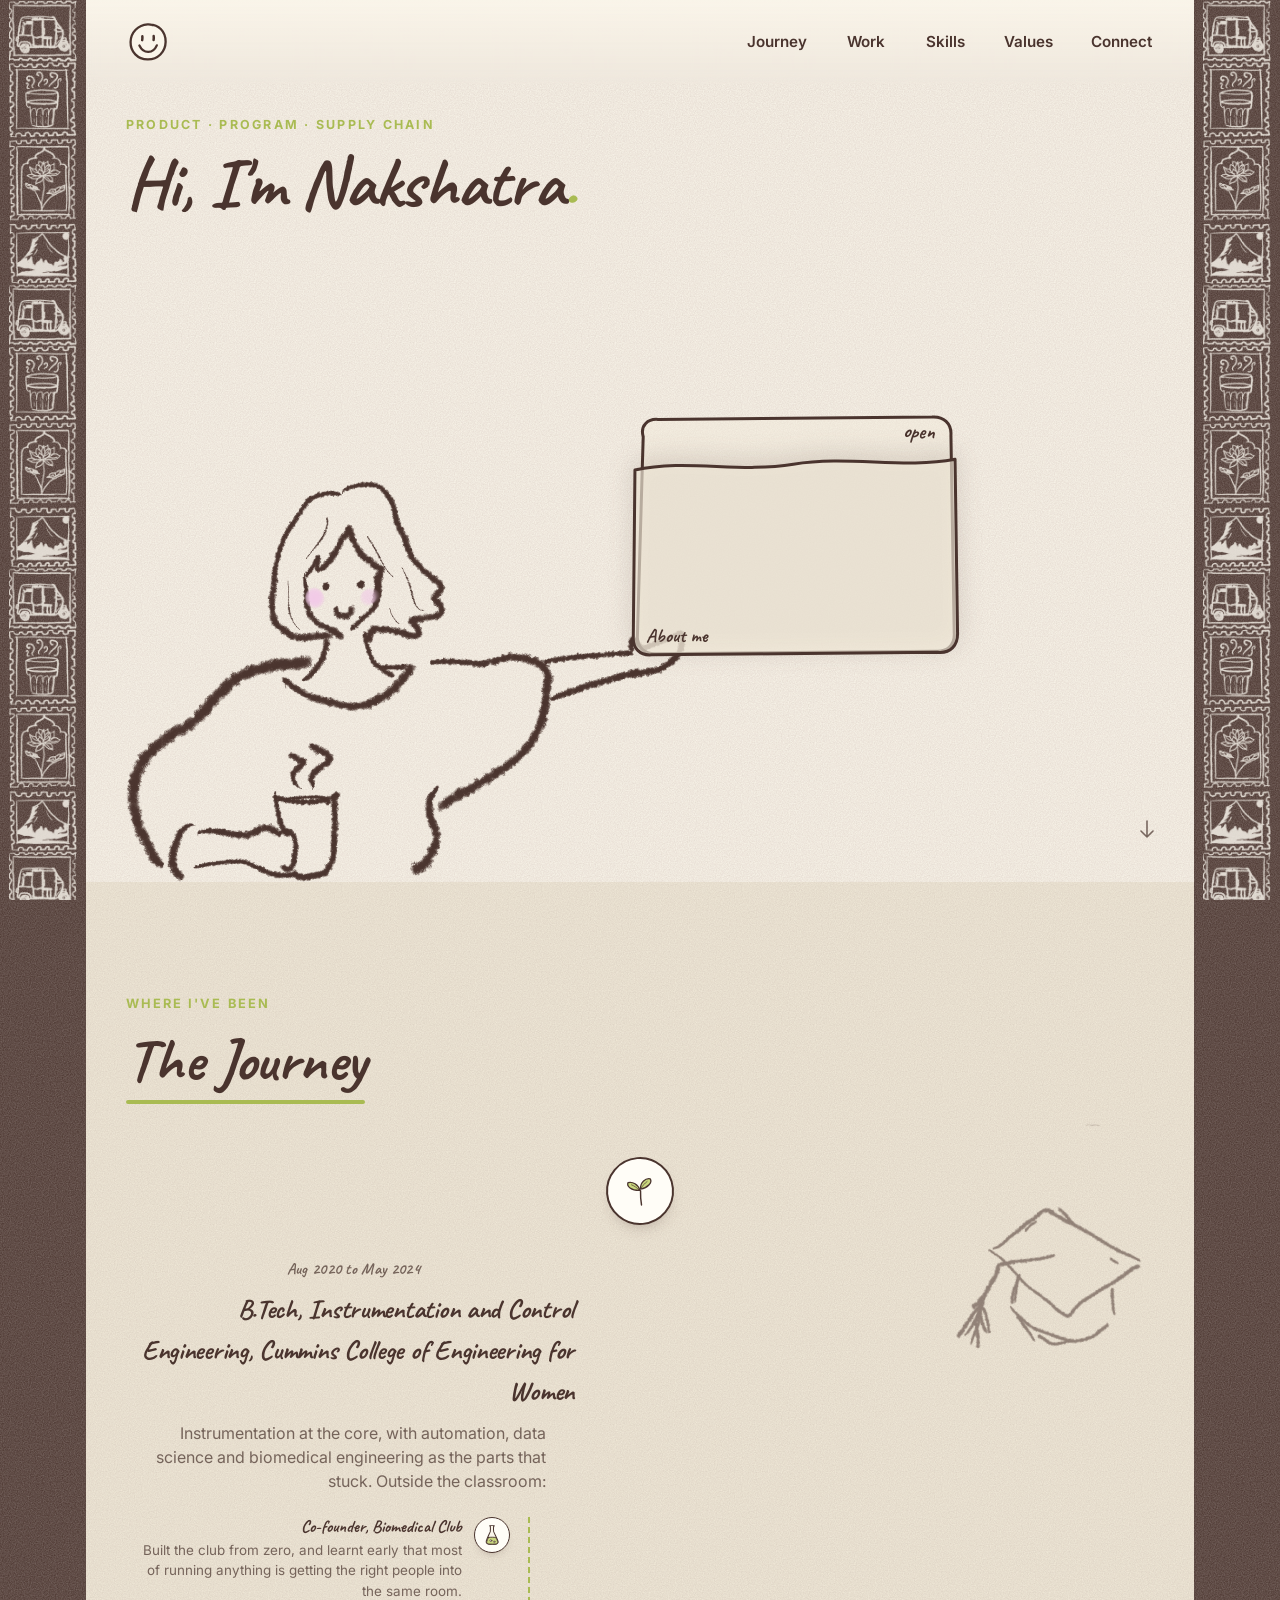
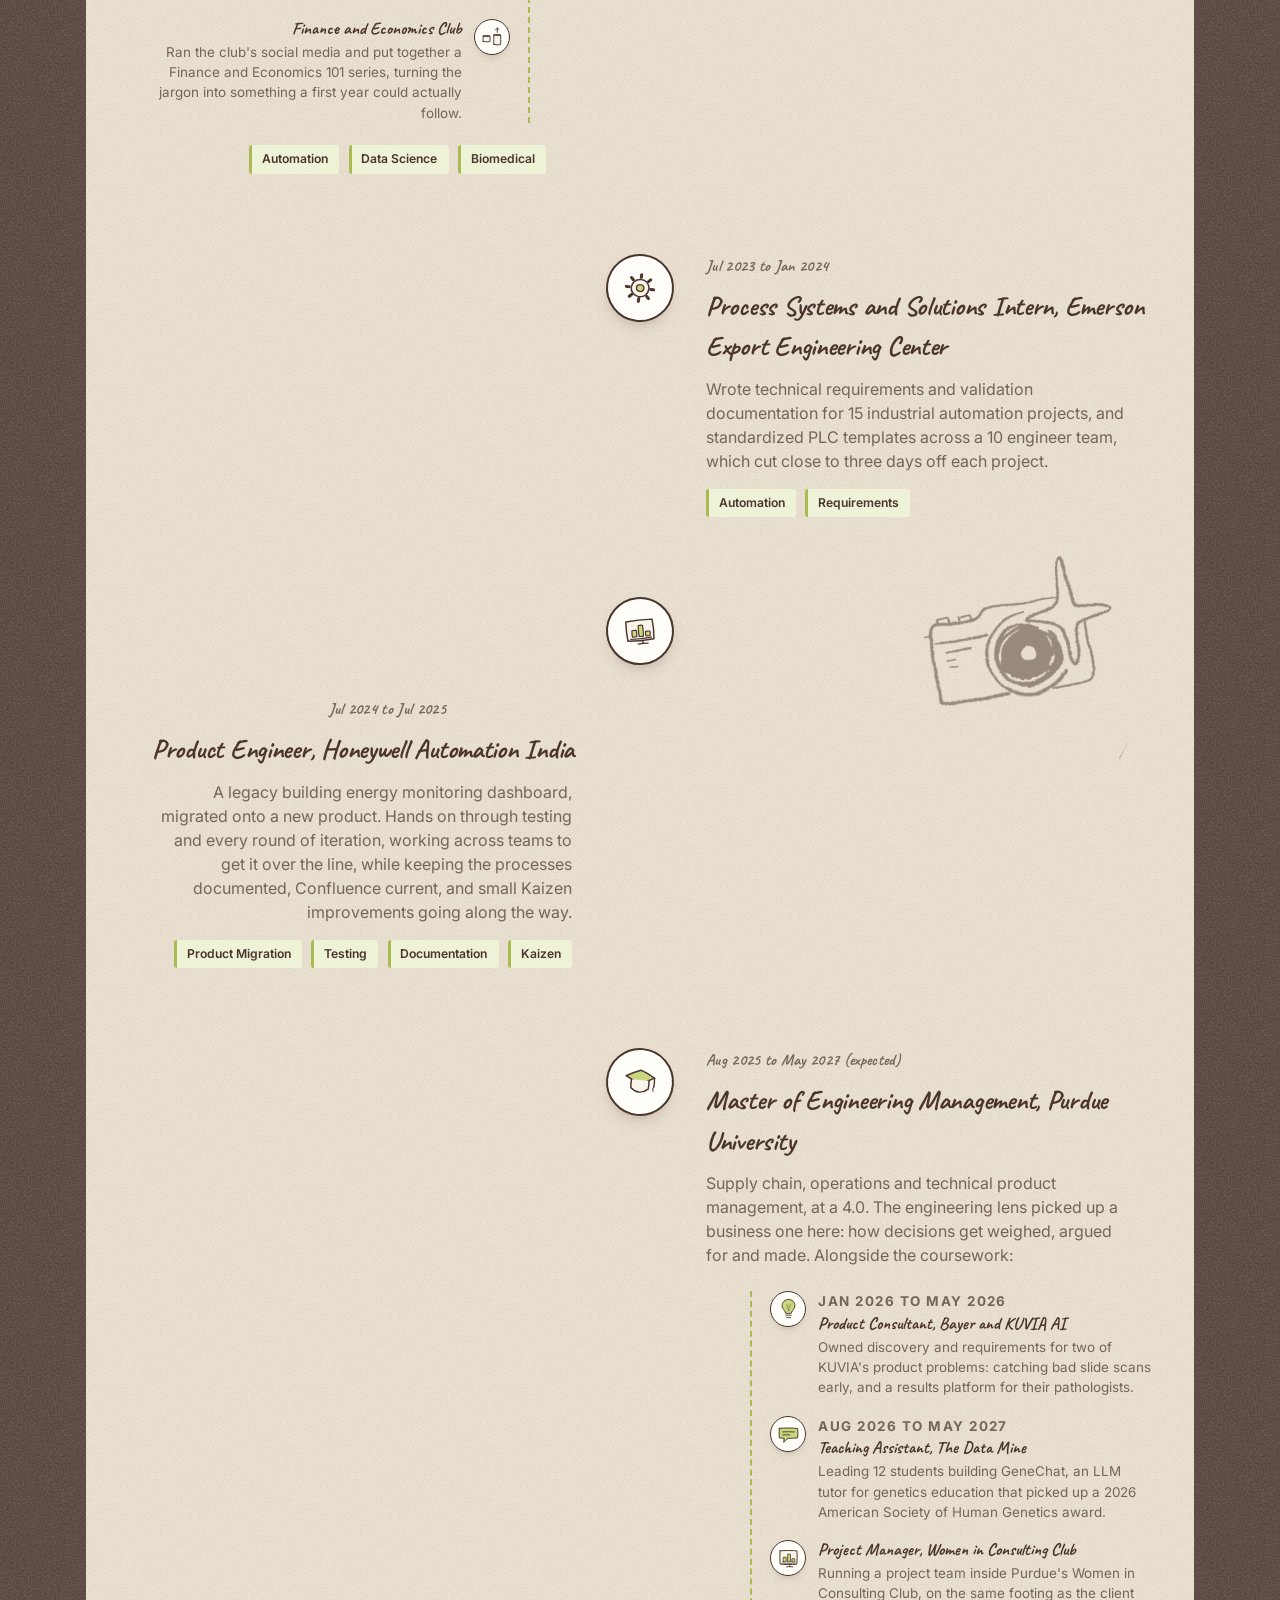
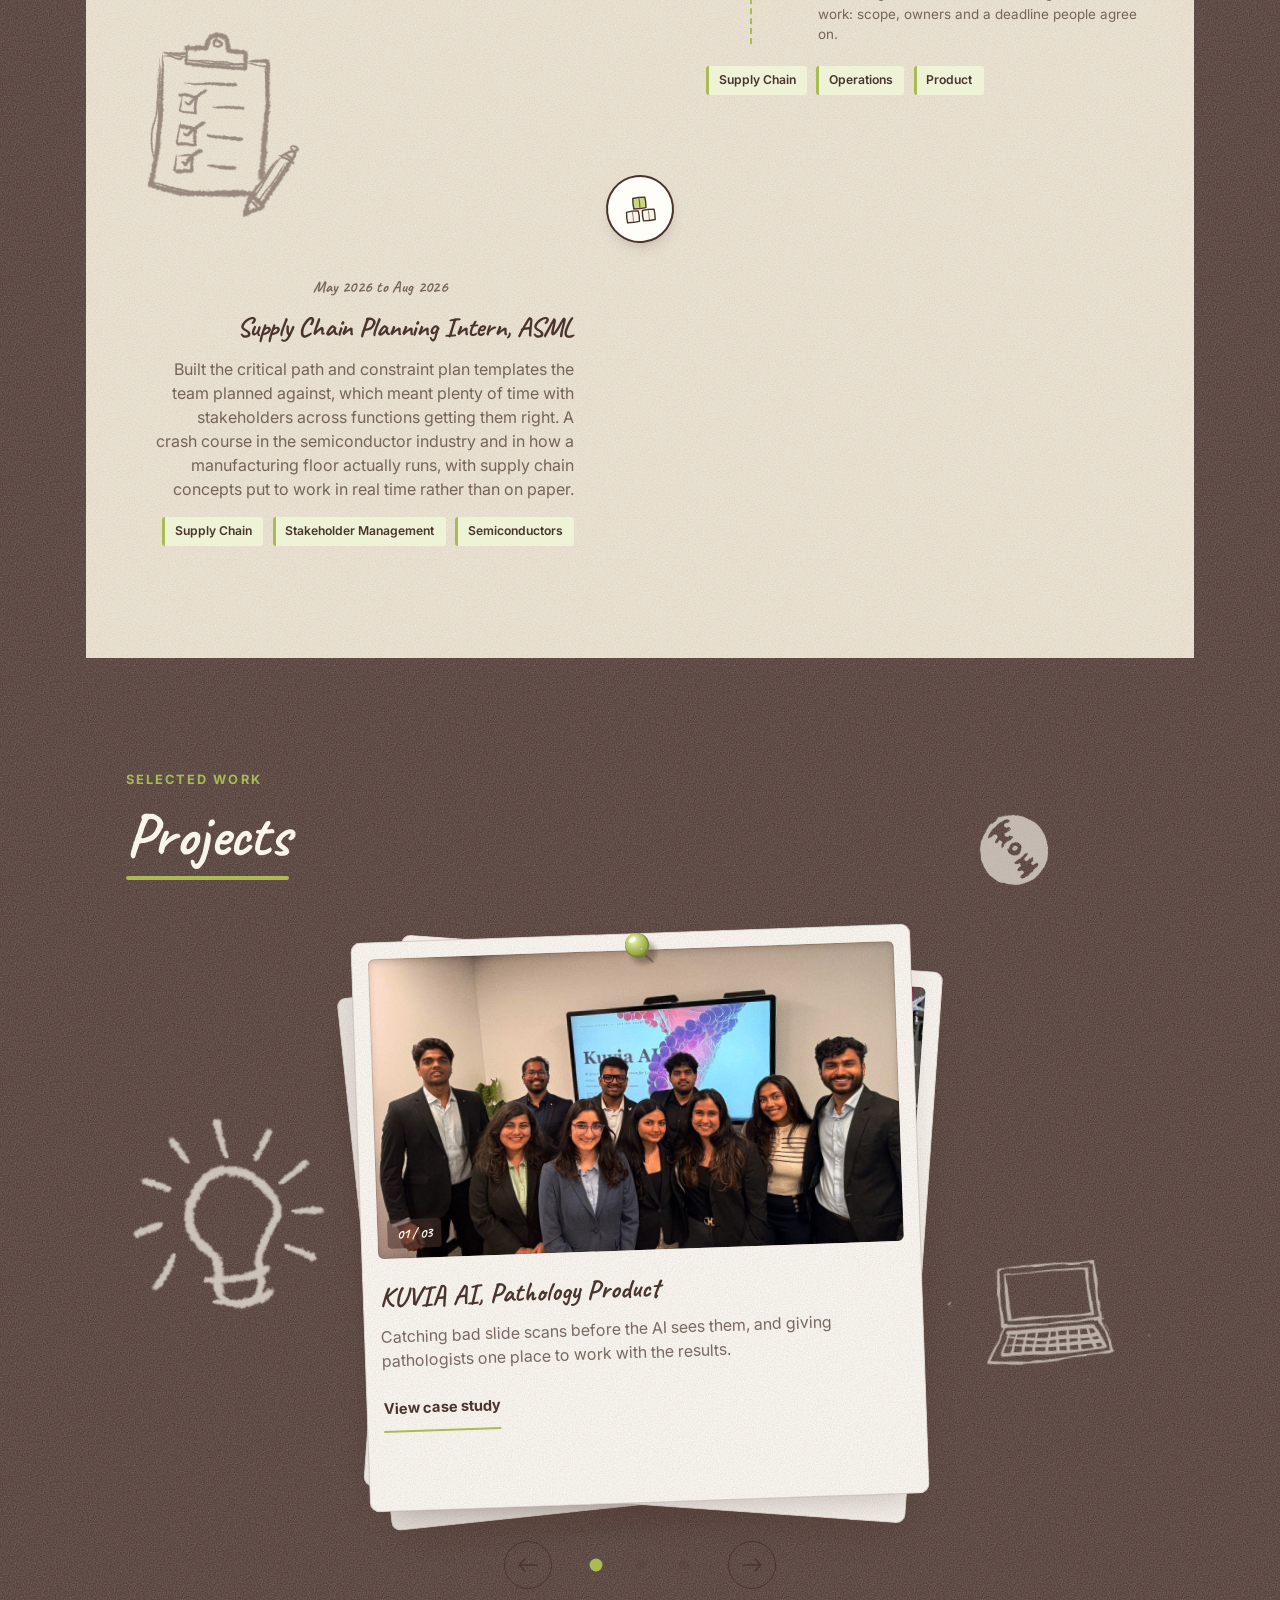
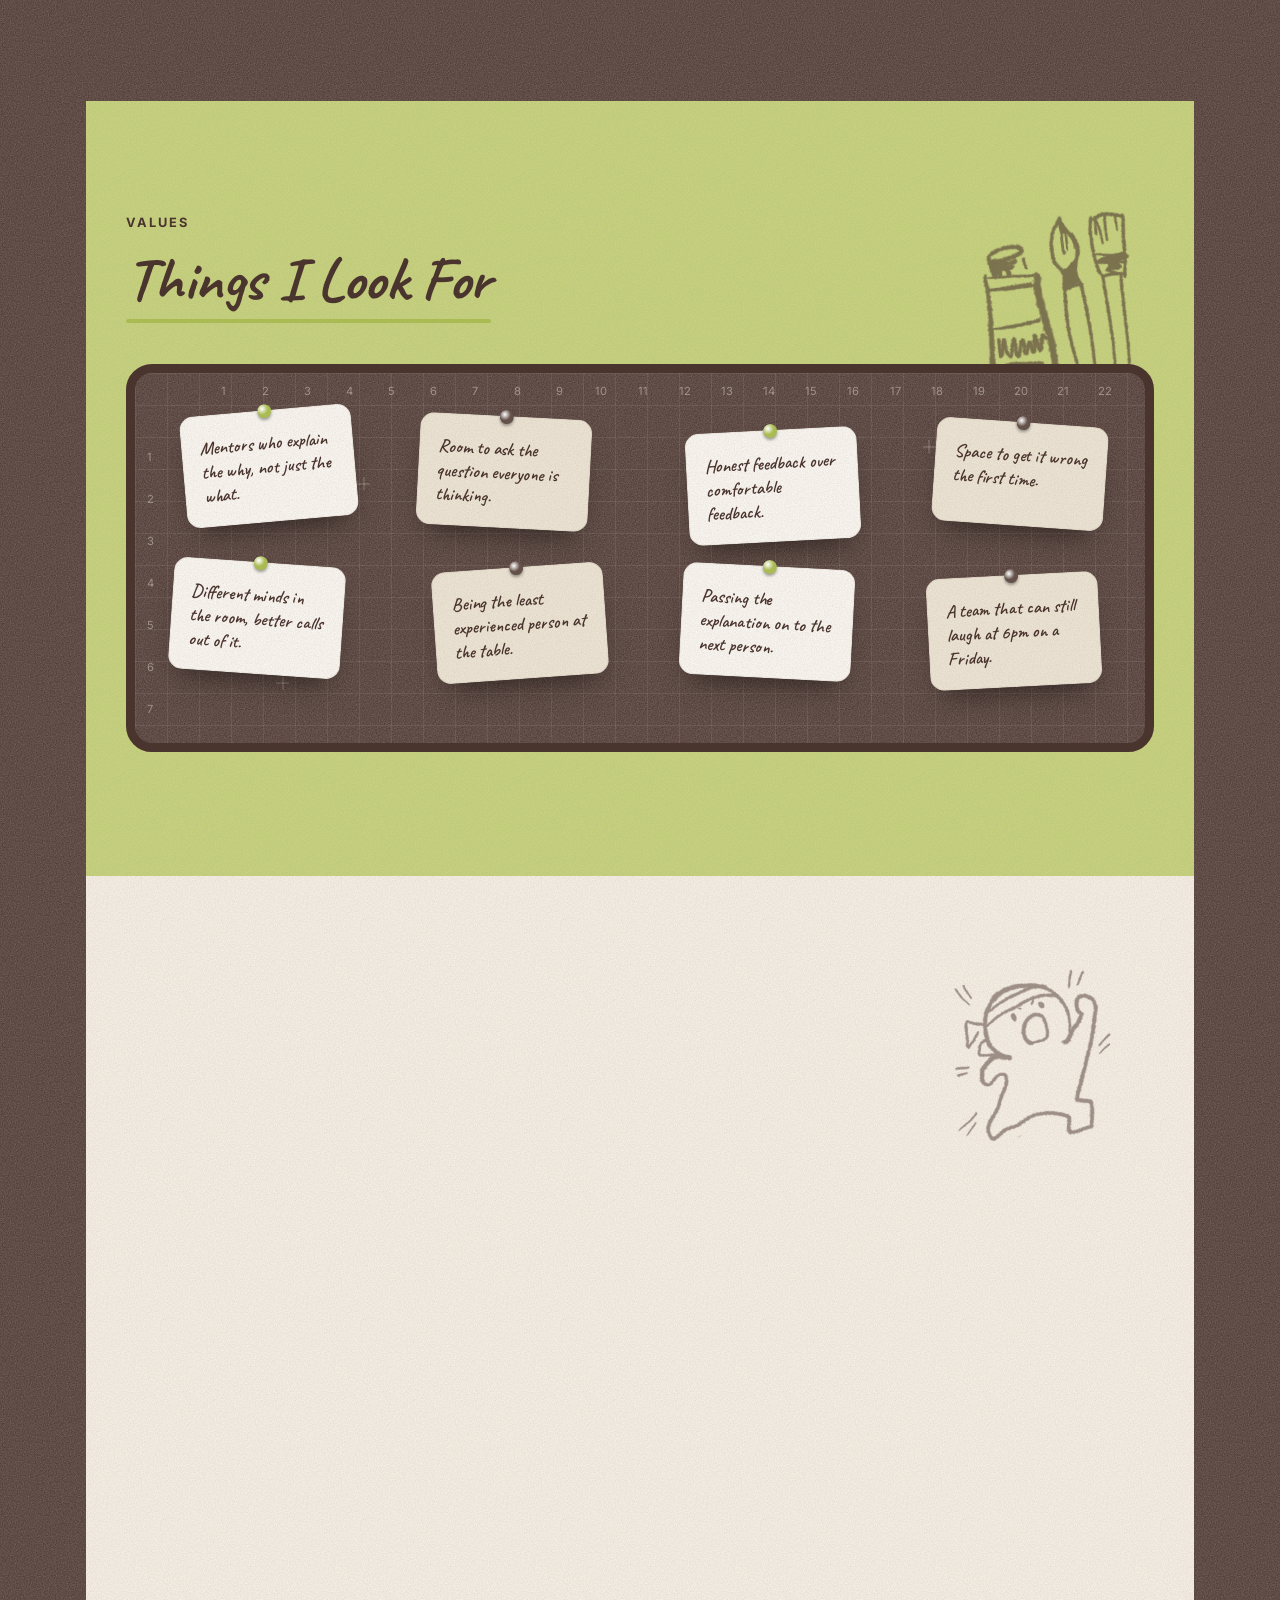
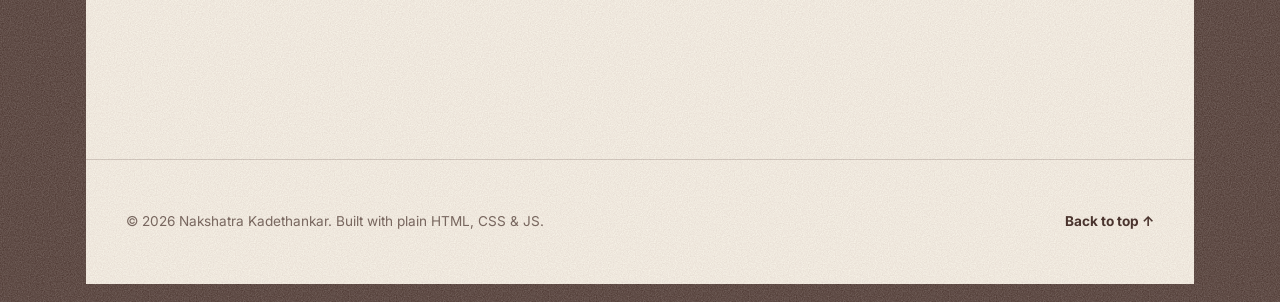
==== commit 8040f739: "KUVIA outcome: around 15 percent more unusable slides caught early Co-Authored-By: Claude Opus 5.5 <" ====
--- a/index.html
+++ b/index.html
@@ -328,7 +328,7 @@
     <div class="case-grid">
       <div><h4>Problem</h4><p>KUVIA is an Argentine healthtech startup whose AI reads digitized biopsy slides and predicts cancer biomarkers in minutes. Two gaps stood between the model and clinical use: bad scans were slipping into the pipeline and getting caught late, and pathologists had no single place to review results. The question was what each fix had to be for people to actually use it.</p></div>
       <div><h4>Approach</h4><p>Owned discovery and requirements across both workstreams inside a six person cross functional team: interviews with 12 oncology stakeholders, a 21 billion dollar market sizing and a benchmark of 8 competitors, all rolled into one product requirements document. When scope kept reopening, every decision went back to that document.</p></div>
-      <div><h4>Outcome</h4><p>A requirements document covering 5 features across the two workstreams. From it came automated slide quality control that flags unusable whole slide images before they reach the model, and a results platform now in pathologists' hands, with their usage and feedback setting the next round of priorities.</p></div>
+      <div><h4>Outcome</h4><p>A requirements document covering 5 features across the two workstreams. From it came automated slide quality control that catches around 15 percent more unusable whole slide images before they reach the model, and a results platform now in pathologists' hands, with their usage and feedback setting the next round of priorities.</p></div>
     </div>
     <p class="case-links">
       <a href="https://www.kuvia.ai" target="_blank" rel="noopener">KUVIA AI</a>
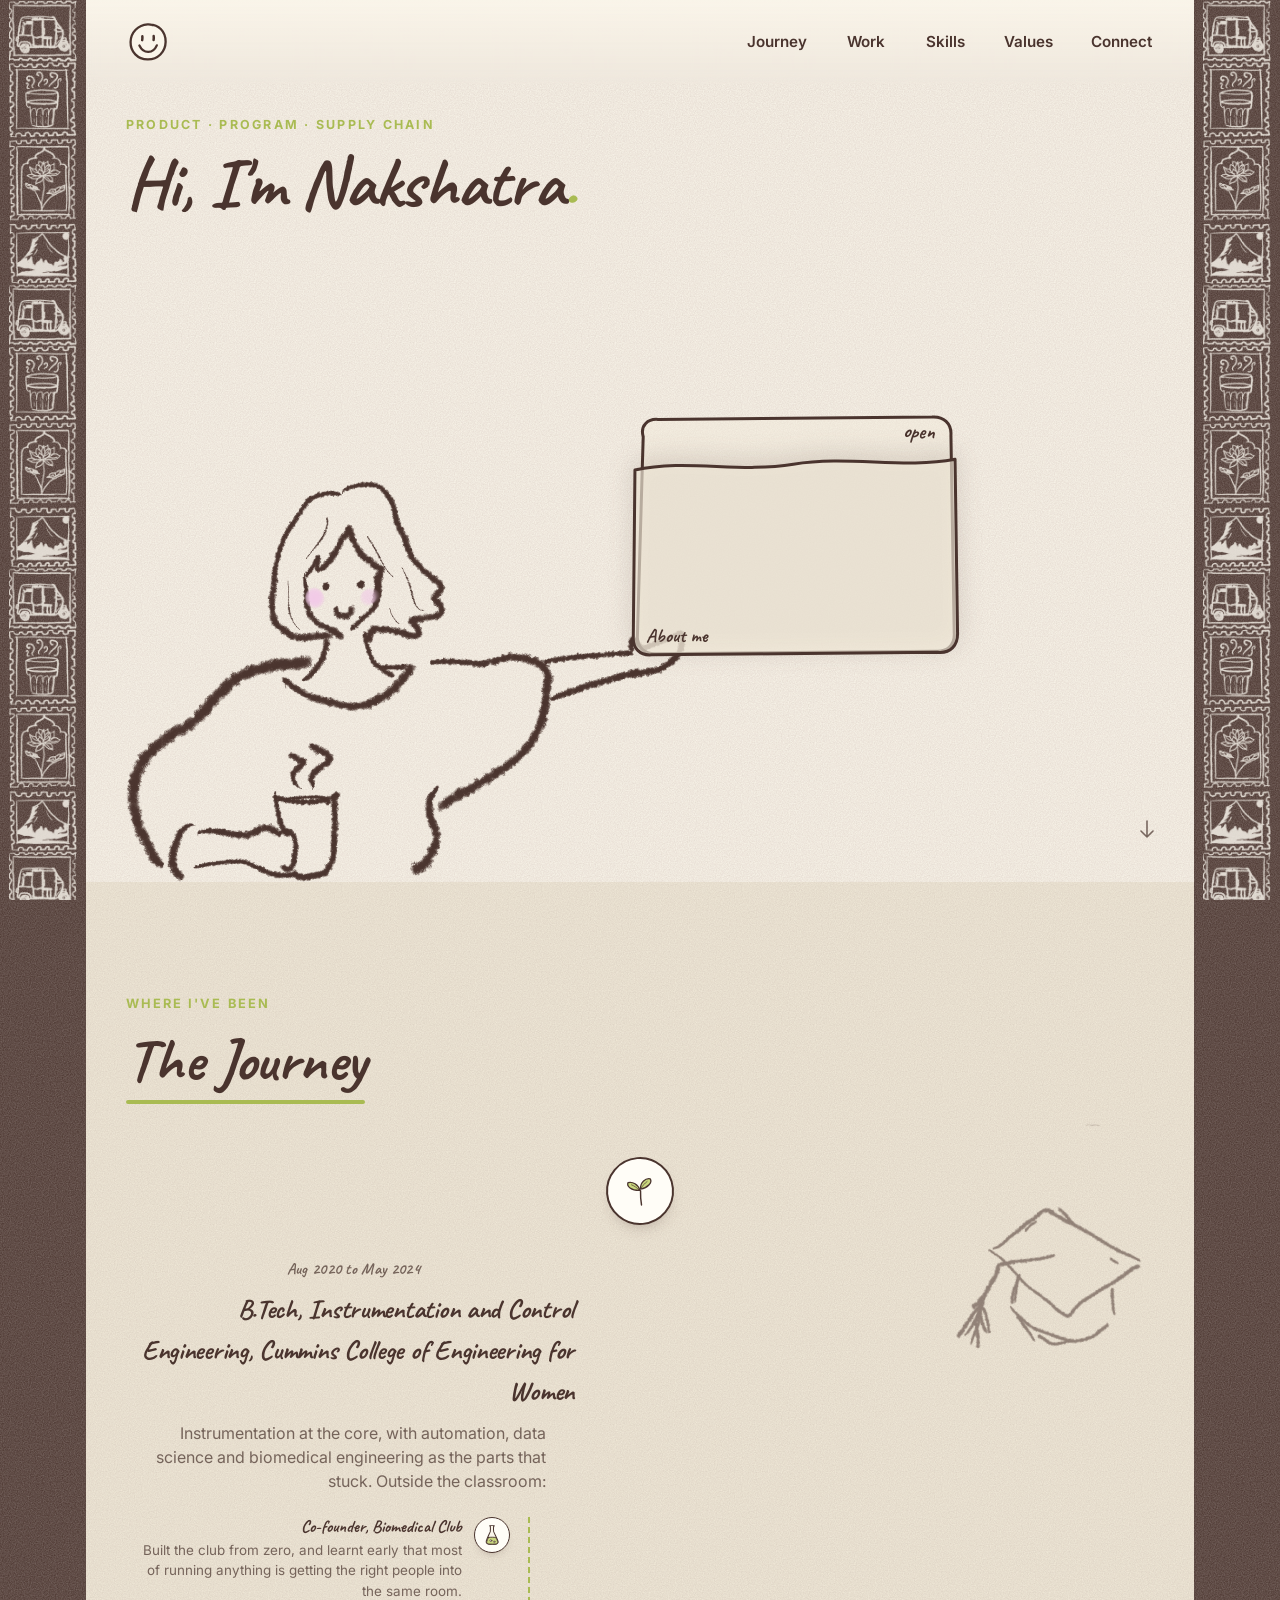
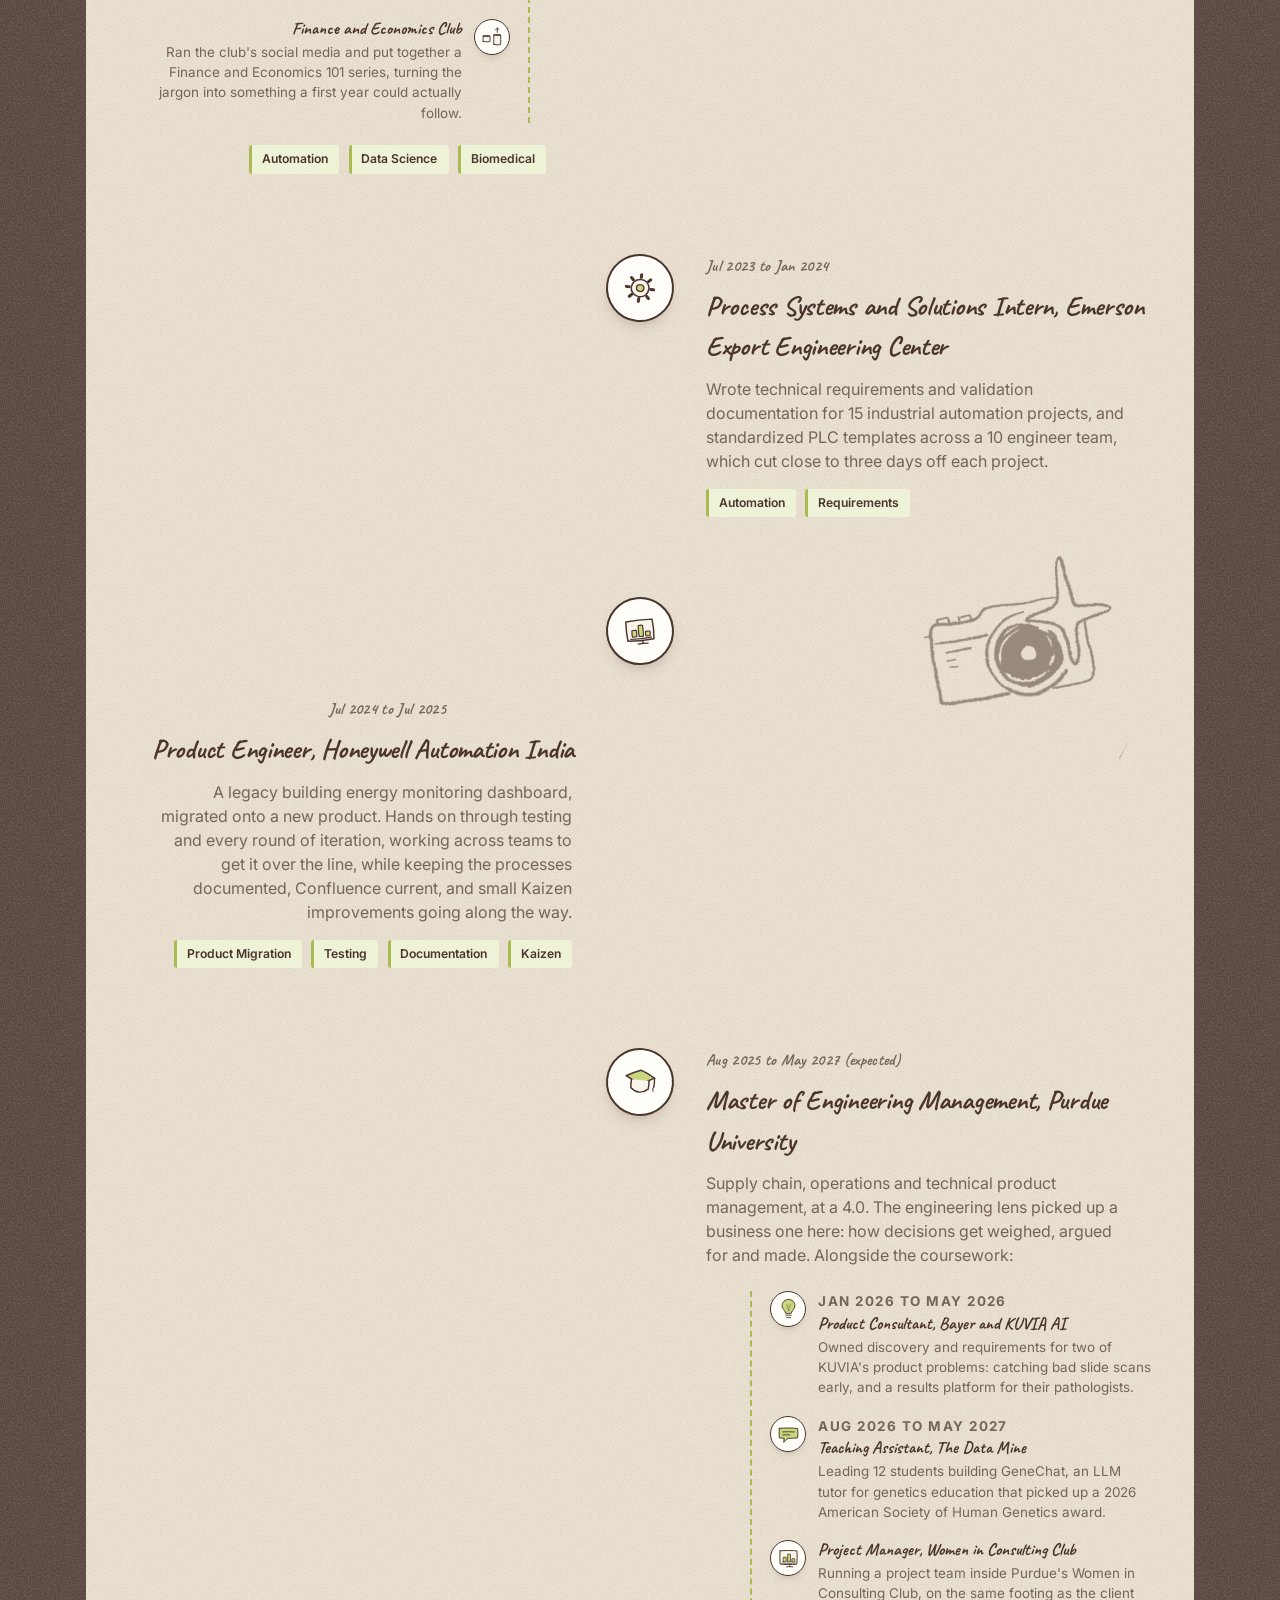
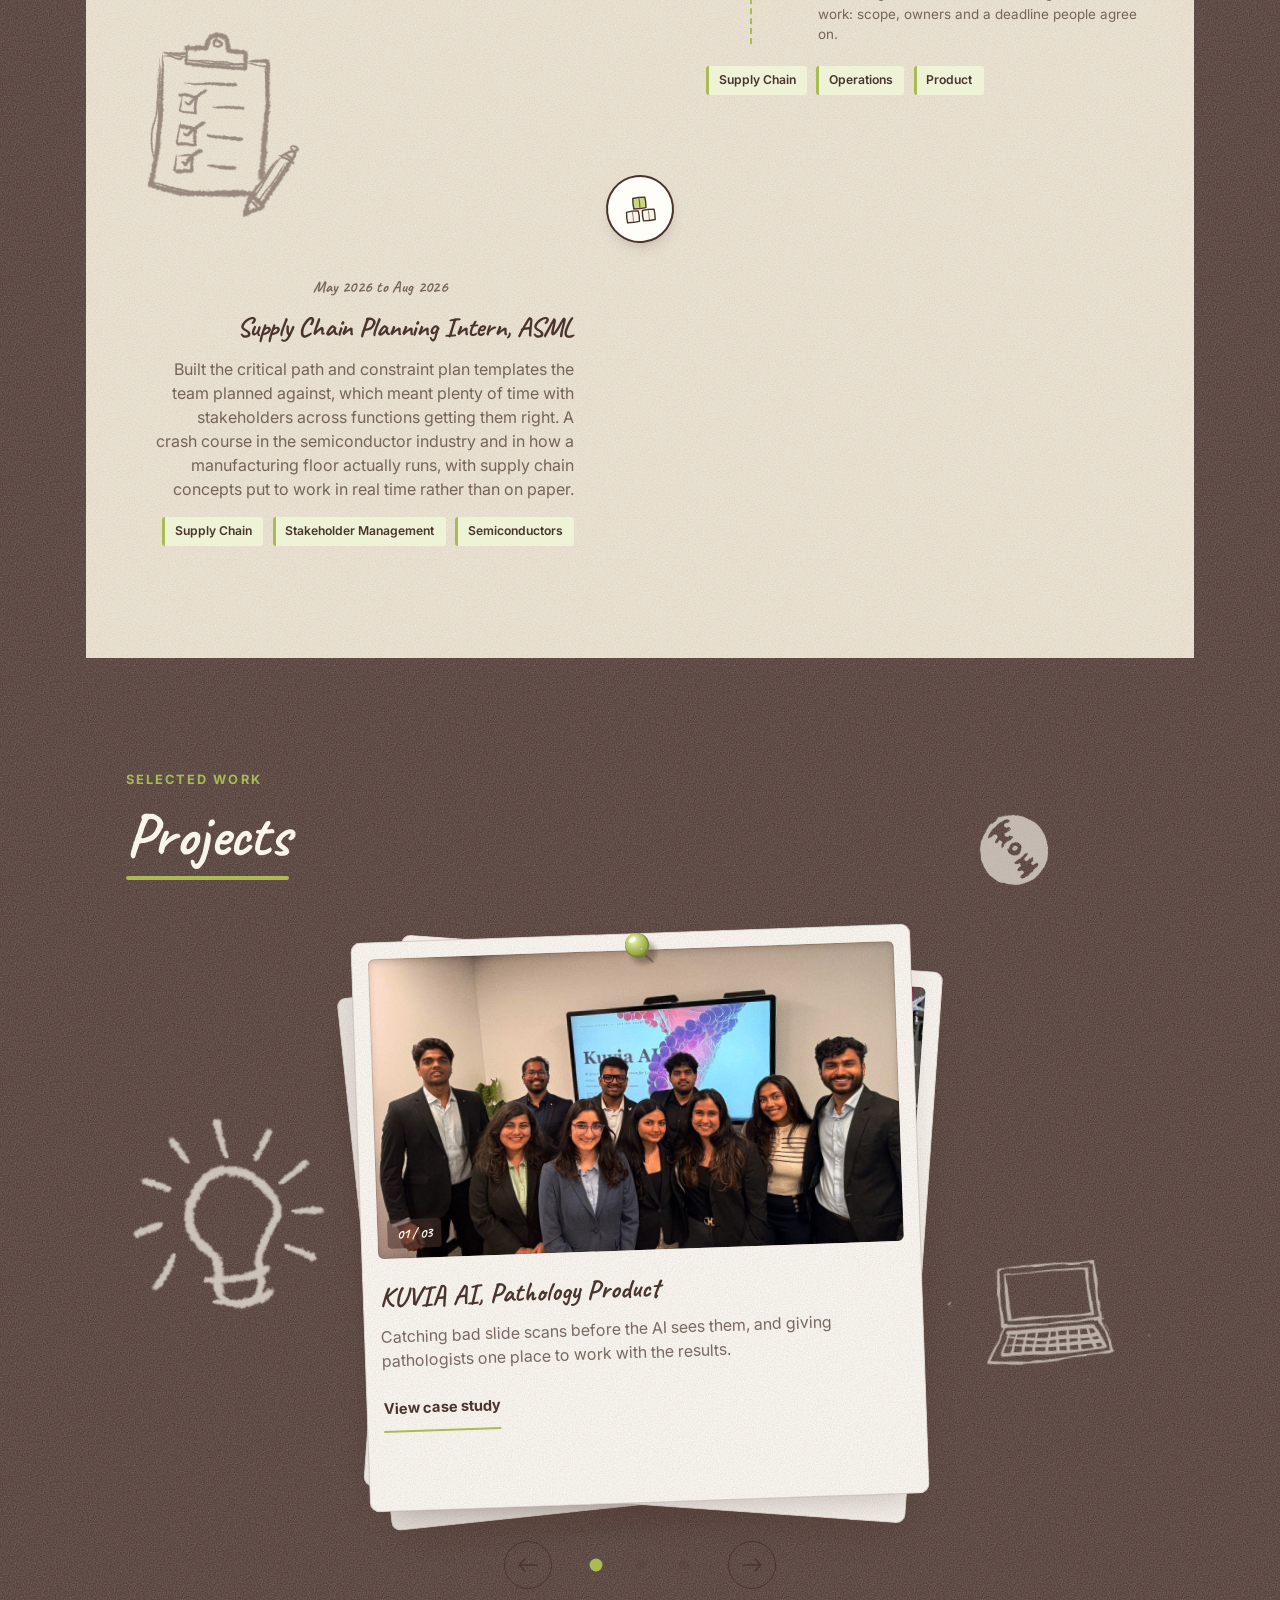
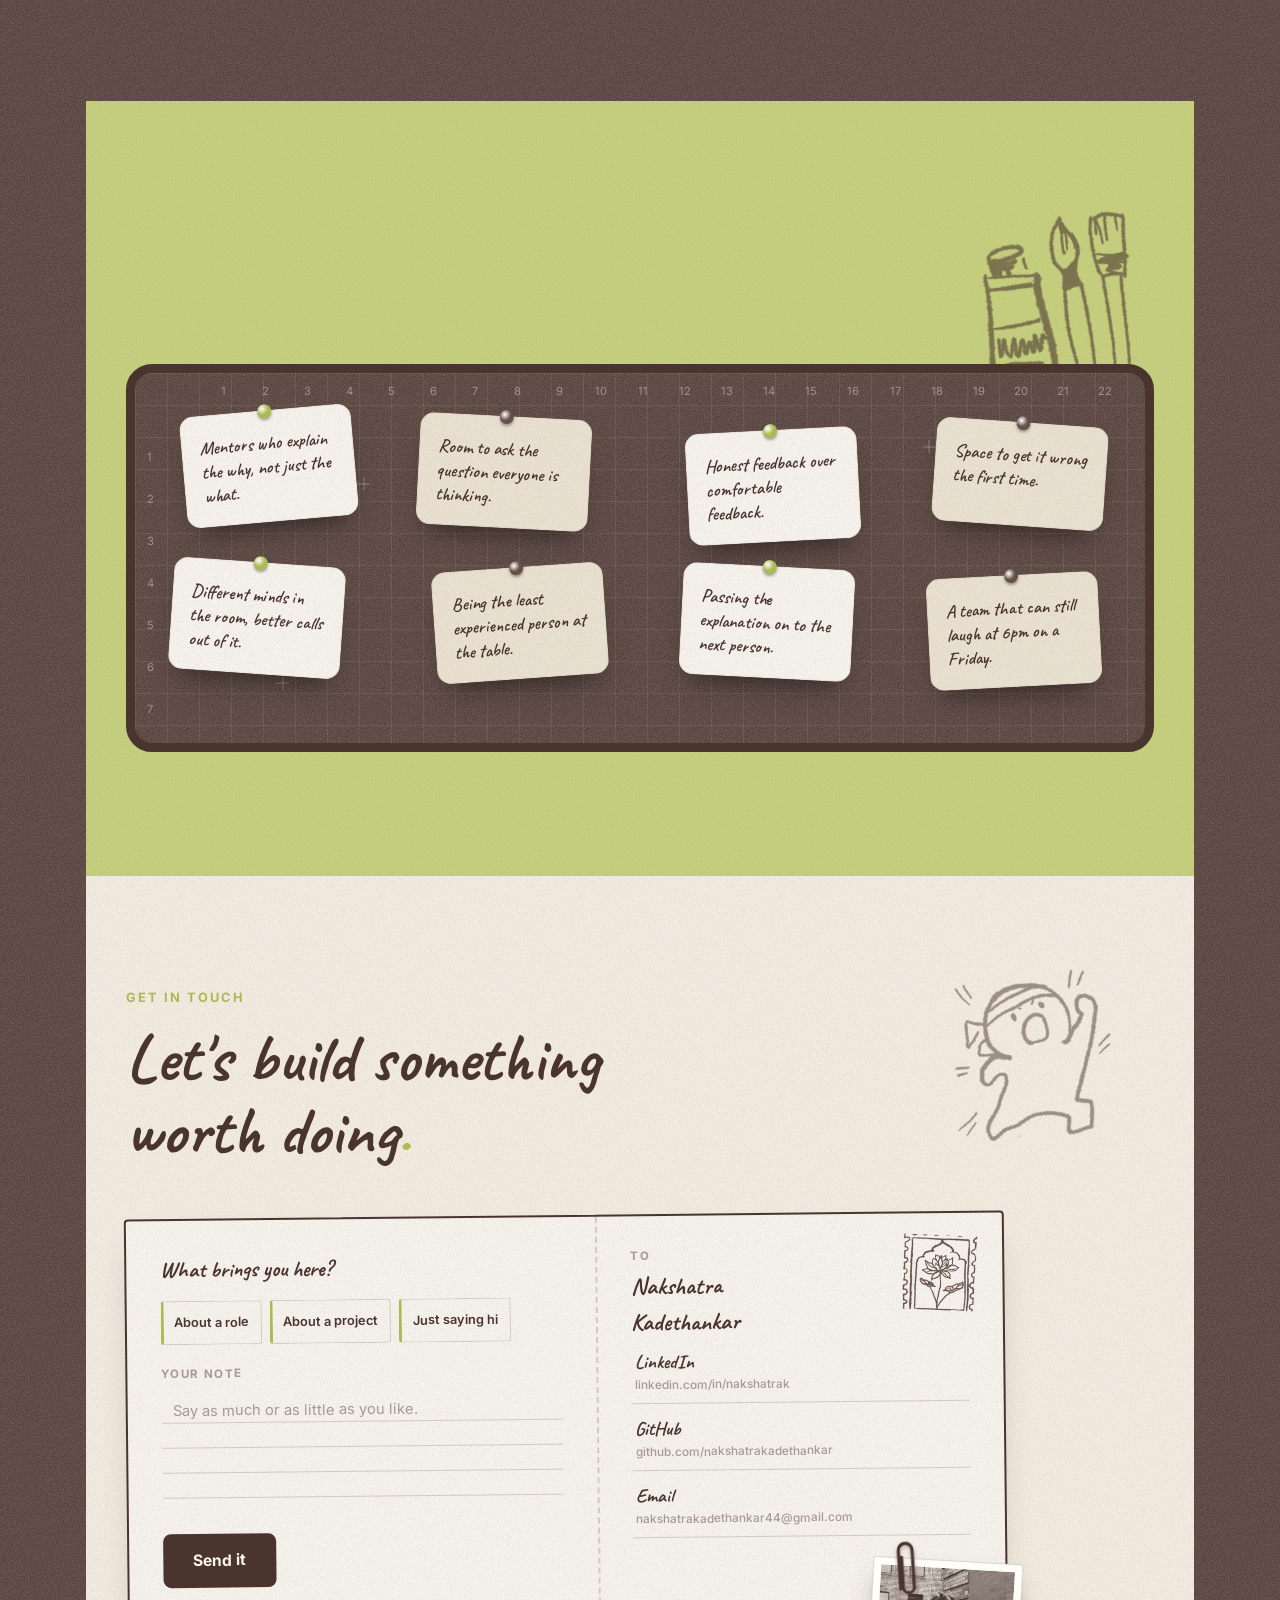
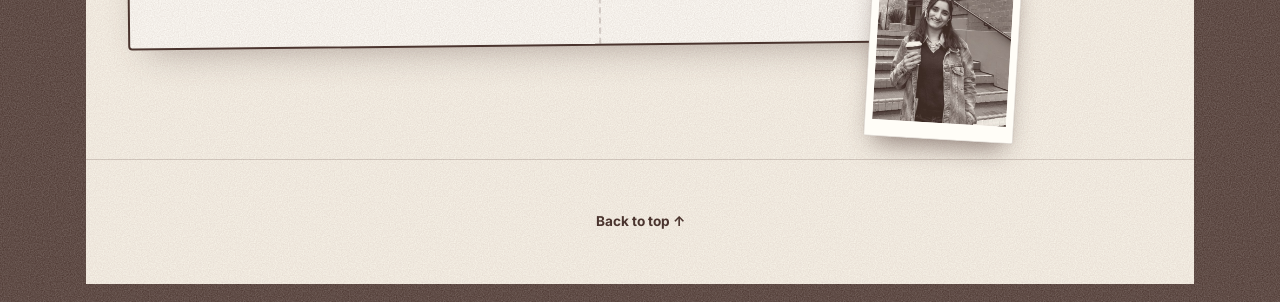
==== commit c7f4bf67: "Drop the copyright and built-with line from the footer Co-Authored-By: Claude Opus 5.5 <noreply@anth" ====
--- a/index.html
+++ b/index.html
@@ -495,7 +495,6 @@
 </main>
 
 <footer class="site-footer">
-  <p>&copy; <span id="year"></span> Nakshatra Kadethankar. Built with plain HTML, CSS &amp; JS.</p>
   <a href="#home" data-smooth-scroll>Back to top &uarr;</a>
 </footer>
 
--- a/styles.css
+++ b/styles.css
@@ -1639,7 +1639,7 @@
   background-image: var(--texture-grain);
   background-repeat: repeat;
   background-size: 200px 200px;
-  display: flex; justify-content: space-between; align-items: center; flex-wrap: wrap; gap: 1rem;
+  display: flex; justify-content: center; align-items: center; flex-wrap: wrap; gap: 1rem;
   /* full width so the cream reaches the frame, with the content still centred
      on the same container width as every section above it */
   padding: 2.5rem max(2.5rem, calc((100% - var(--container)) / 2));
@@ -1809,7 +1809,6 @@
   .pinboard-ruler--left { top: 34px; }
   .sticky { width: 130px; min-height: 88px; font-size: 1rem; padding: 1rem 0.8rem 0.8rem; border-radius: 10px; }
 
-  .site-footer { flex-direction: column; align-items: flex-start; text-align: left; }
 }
 
 @media (max-width: 380px) {
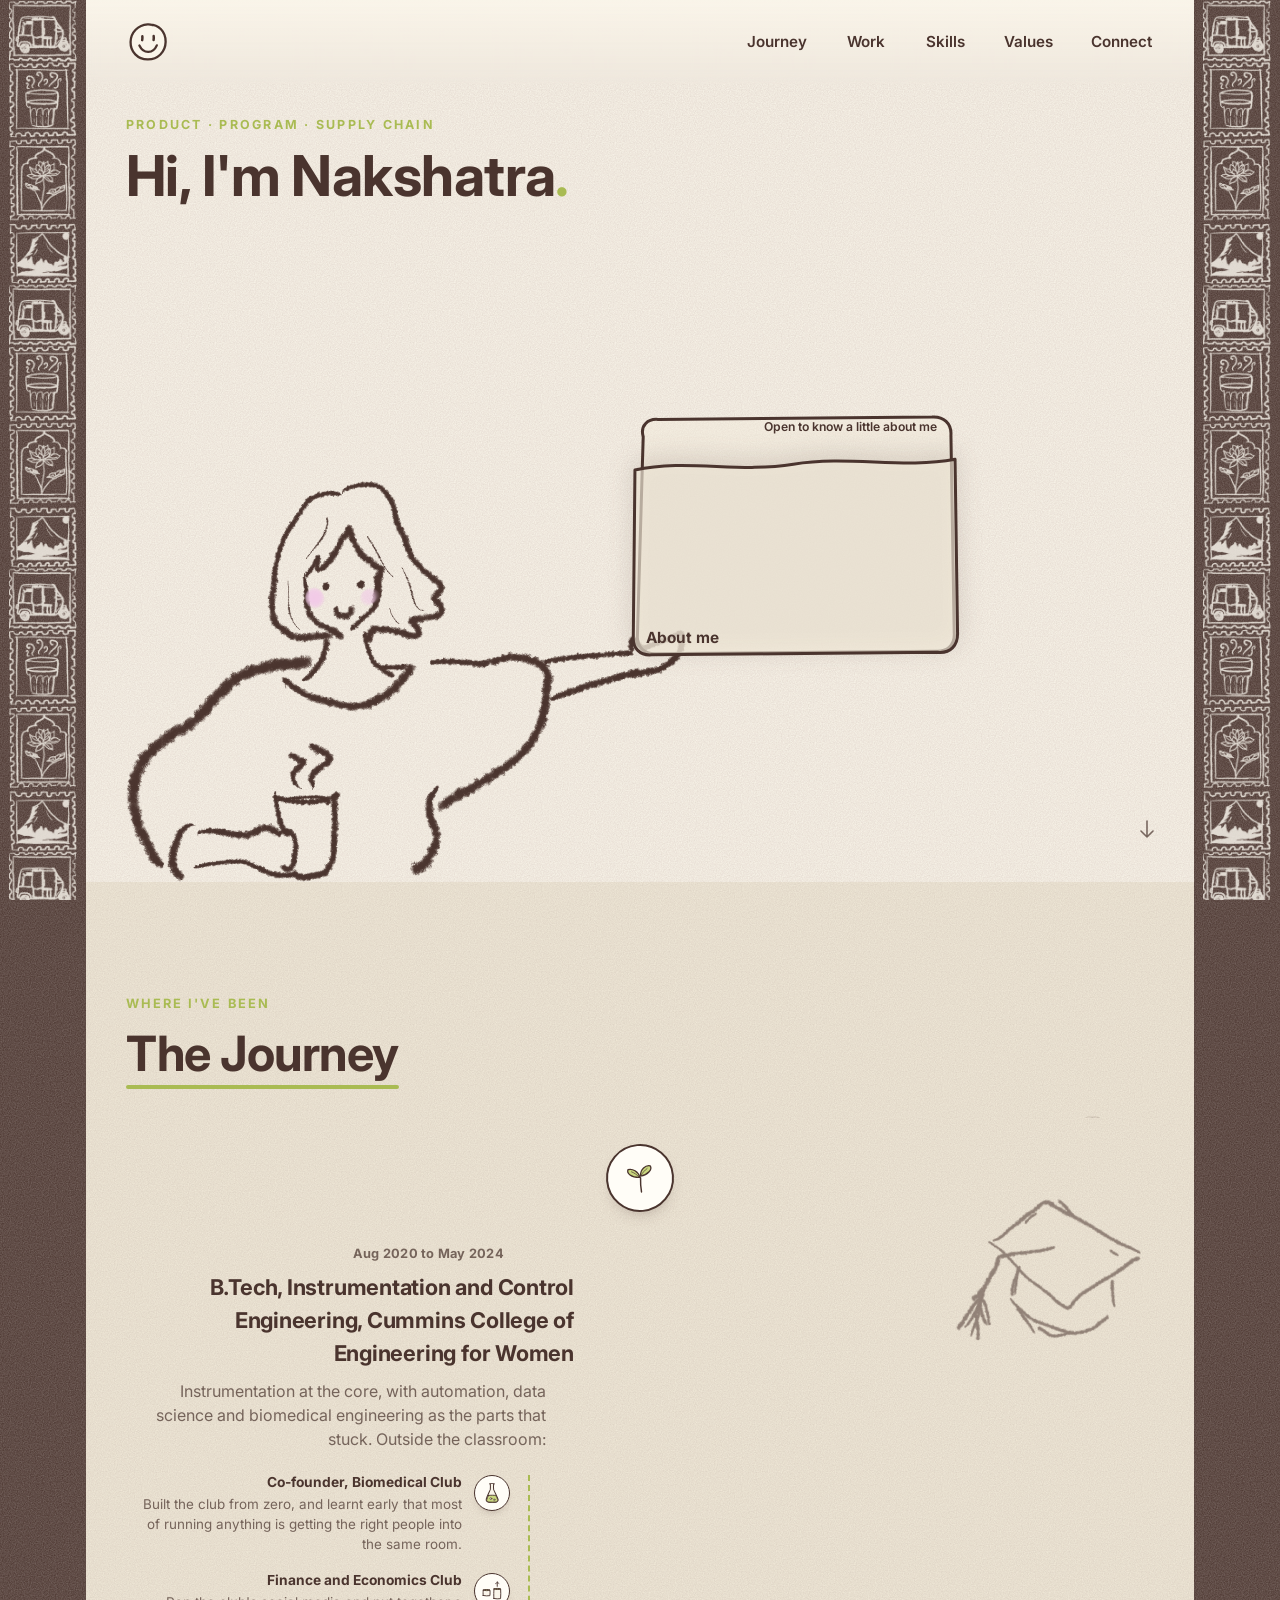
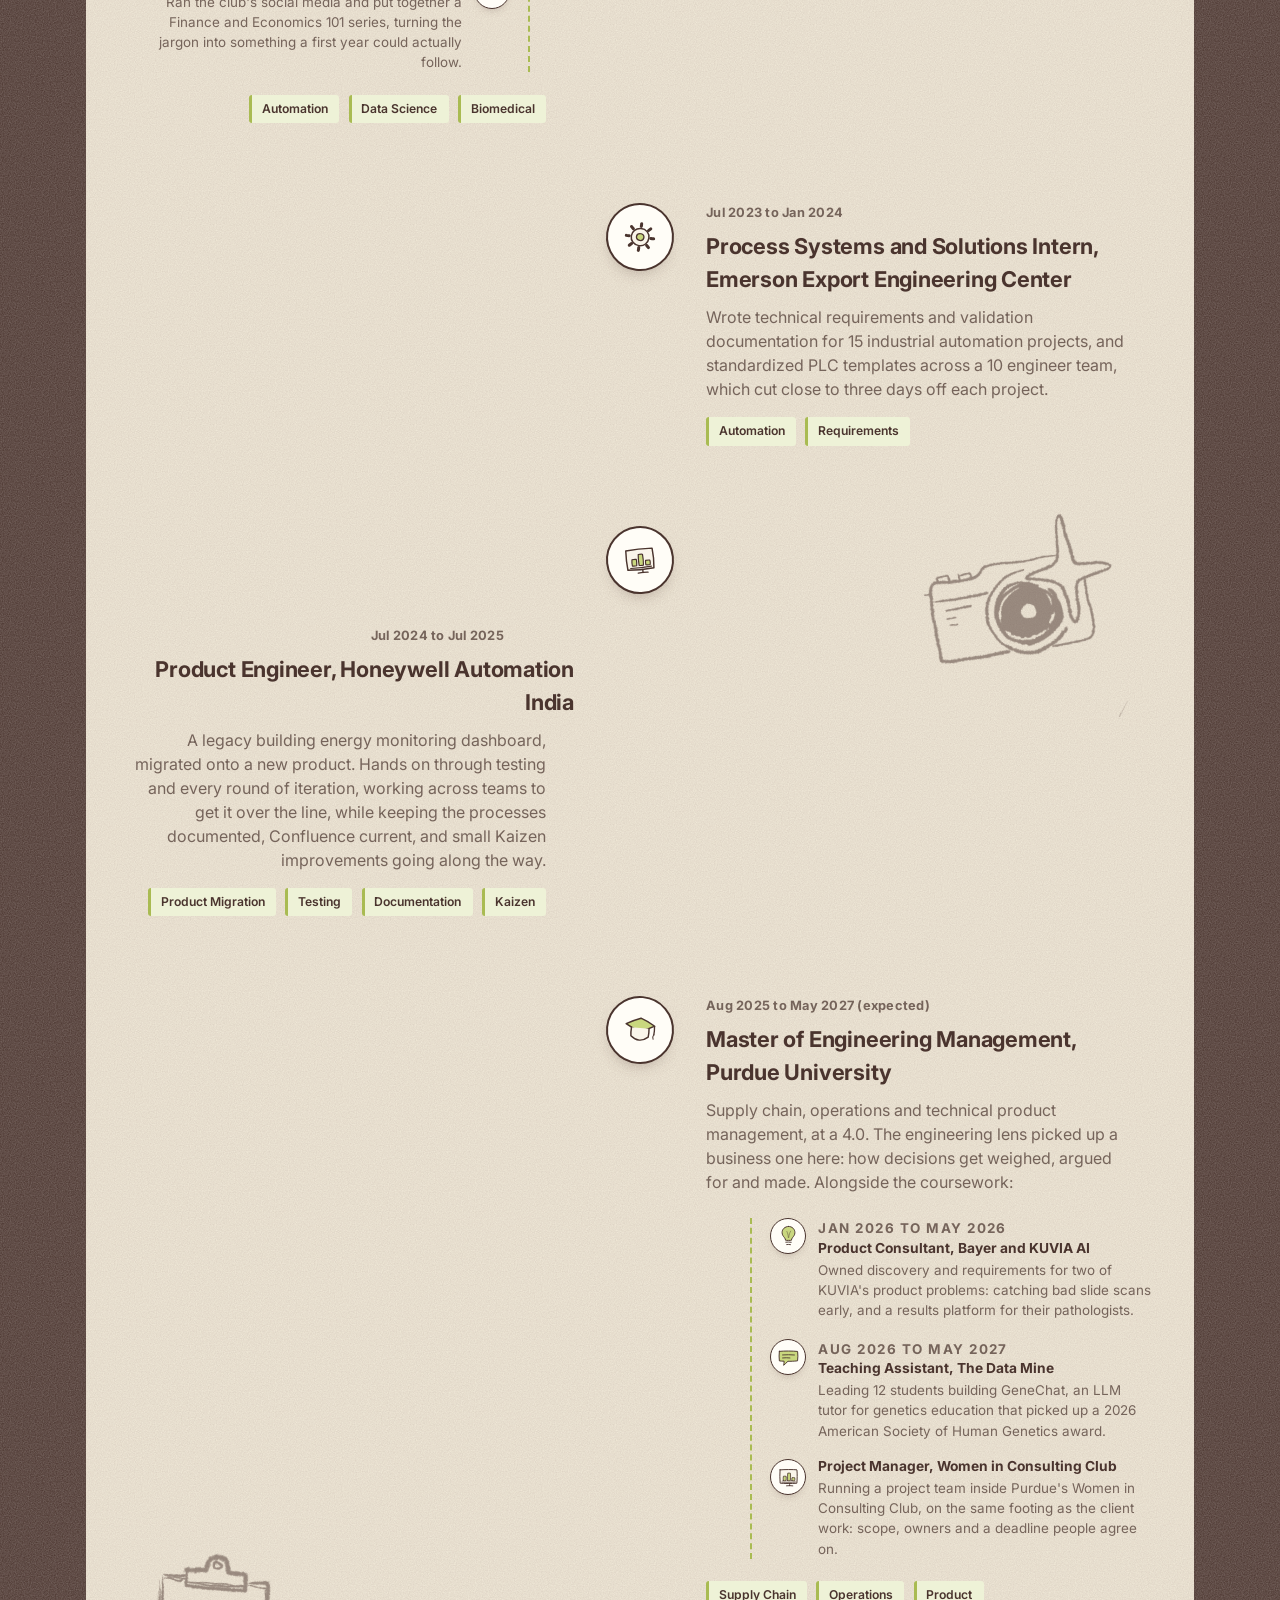
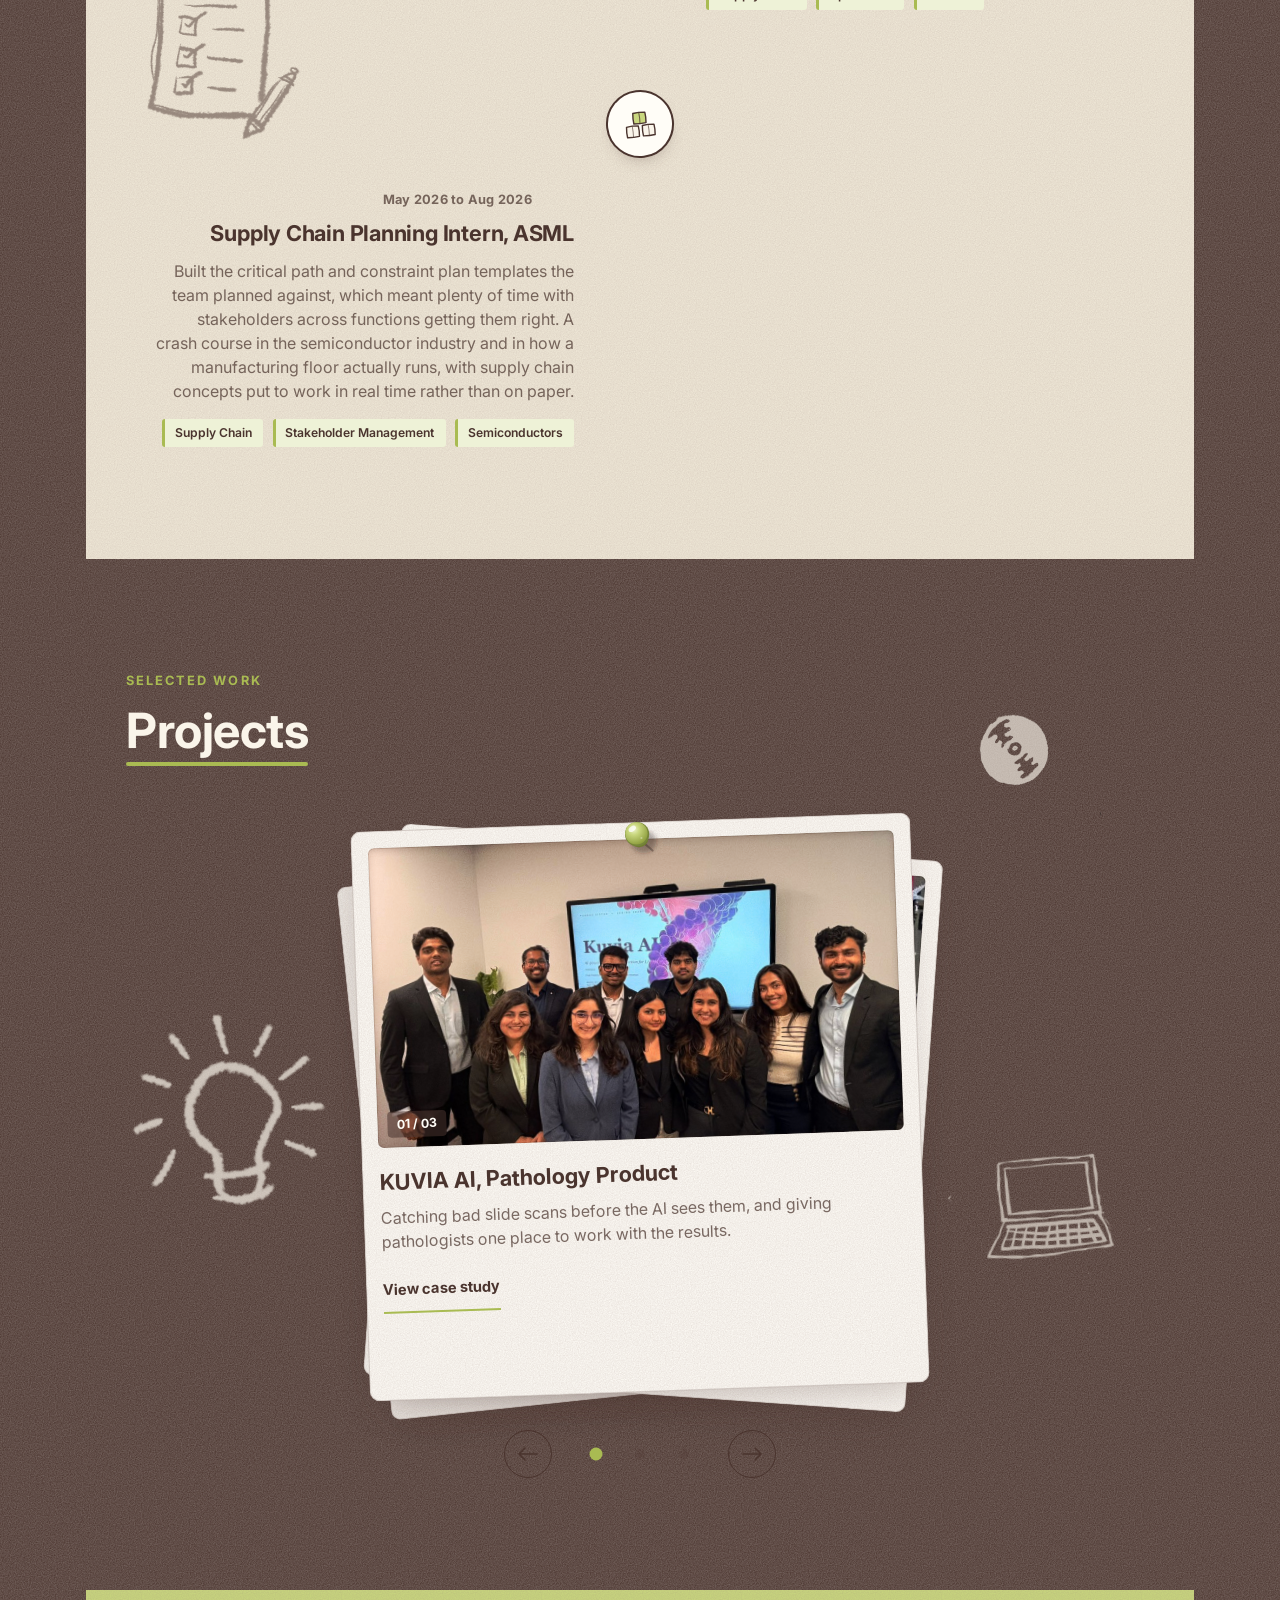
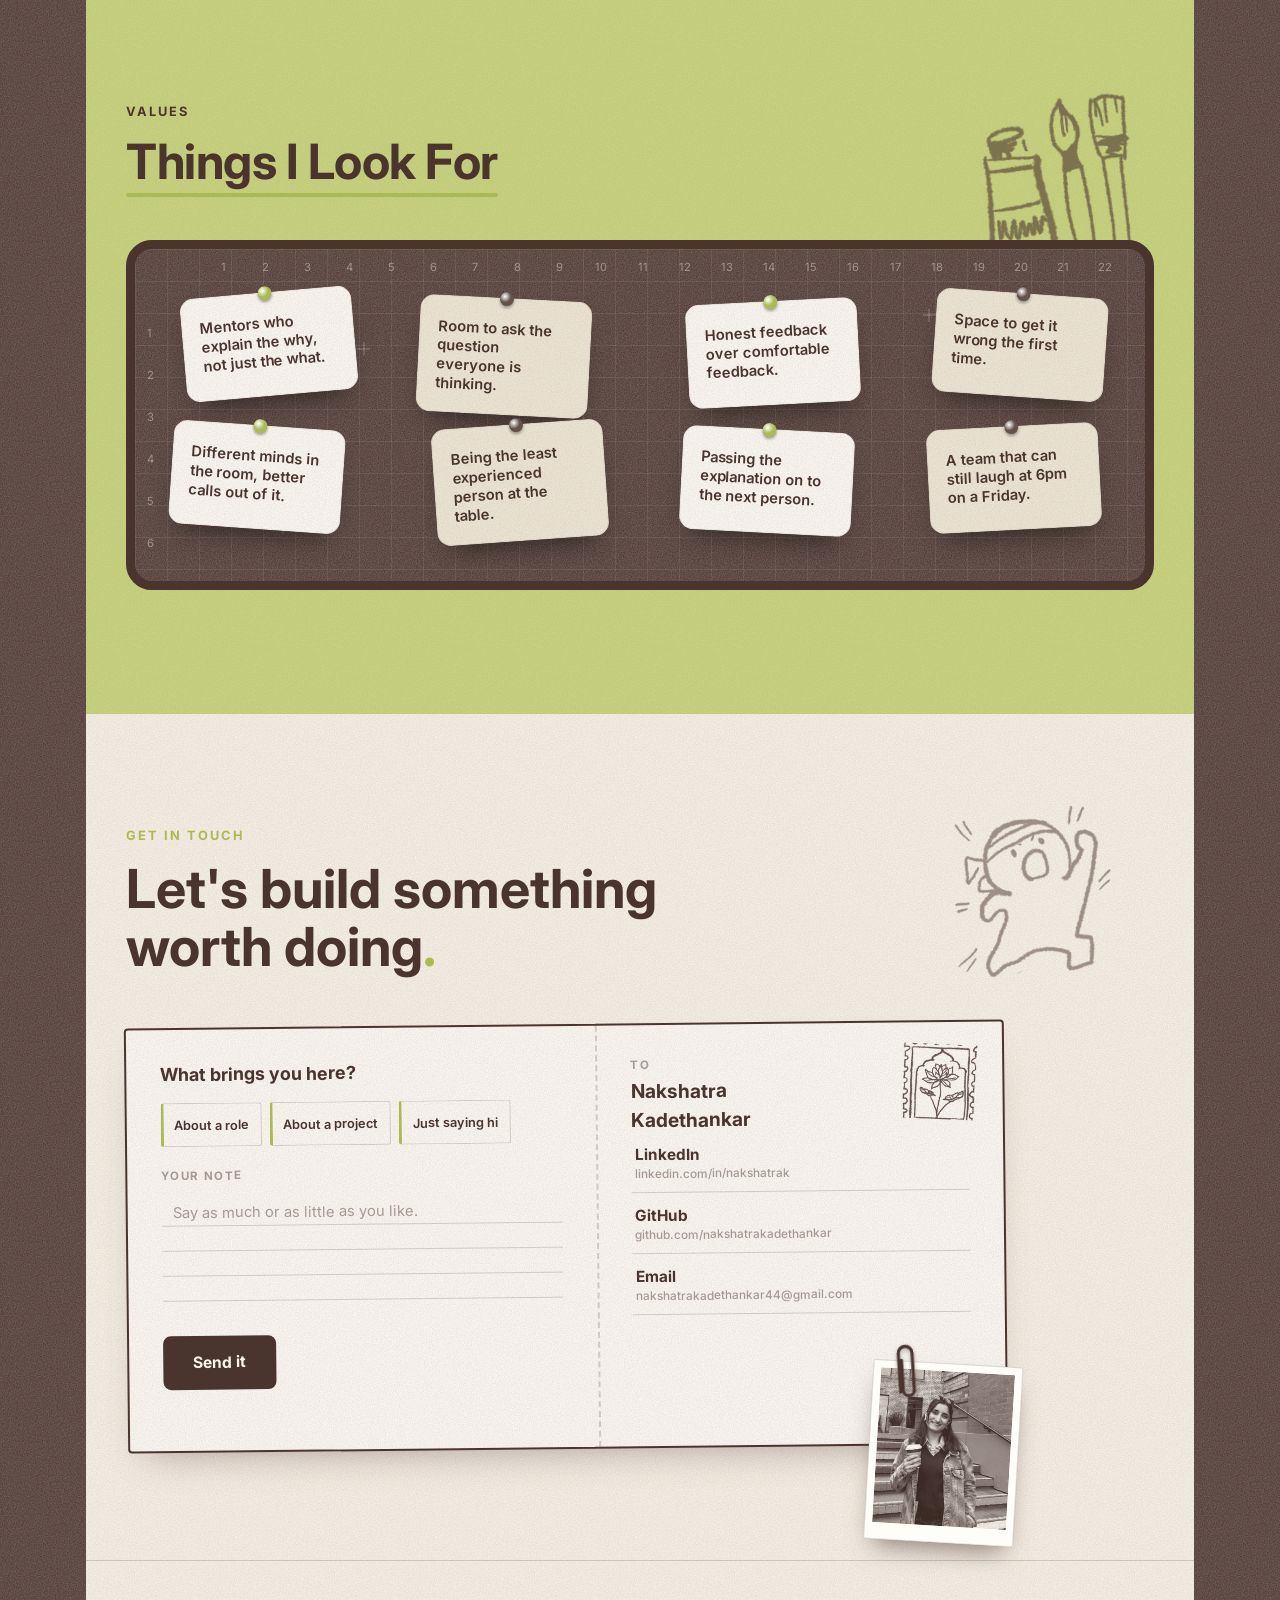
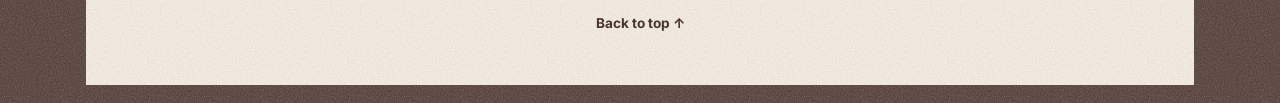
==== commit 1e743d9f: "One font throughout, and a clearer nudge on the folder - Every heading, label and note now uses Inte" ====
--- a/index.html
+++ b/index.html
@@ -8,7 +8,7 @@
 
 <link rel="preconnect" href="https://fonts.googleapis.com">
 <link rel="preconnect" href="https://fonts.gstatic.com" crossorigin>
-<link href="https://fonts.googleapis.com/css2?family=Caveat:wght@500;600;700&family=Inter:wght@400;500;600;700&display=swap" rel="stylesheet">
+<link href="https://fonts.googleapis.com/css2?family=Inter:wght@400;500;600;700&display=swap" rel="stylesheet">
 
 <link rel="icon" href="assets/favicon.svg" type="image/svg+xml">
 <link rel="apple-touch-icon" href="assets/apple-touch-icon.png">
@@ -97,7 +97,7 @@
                   vector-effect="non-scaling-stroke"/>
               </svg>
             </span>
-            <span class="folder-open" aria-hidden="true">open</span>
+            <span class="folder-open" aria-hidden="true">Open to know a little about me</span>
             <span class="folder-label">
               <span class="folder-name">About me</span>
             </span>
@@ -354,12 +354,11 @@
   <!-- ============ INTRO DIALOG (opened from the hero folder) ============ -->
   <div class="intro-overlay" id="introOverlay" hidden>
     <div class="intro-dialog" id="introDialog" role="dialog" aria-modal="true"
-         aria-labelledby="introDialogTitle">
+         aria-label="About me">
     <button class="intro-dialog-close" id="introDialogClose" type="button" aria-label="Close">
     <svg width="14" height="14" viewBox="0 0 16 16" fill="none"><path d="M2 2l12 12M14 2L2 14" stroke="currentColor" stroke-width="2" stroke-linecap="round"/></svg>
     </button>
     <p class="intro-dialog-eyebrow">Inside the folder</p>
-    <h2 class="intro-dialog-title" id="introDialogTitle">Hi, I'm Nash</h2>
     <dl class="intro-dialog-list">
     <div>
     <dt>In short</dt>
--- a/styles.css
+++ b/styles.css
@@ -34,7 +34,7 @@
   /* same grain, cream-colored, for the dark ink surfaces (Work band, pinboard) */
   --texture-grain-light: url("data:image/svg+xml,%3Csvg xmlns='http://www.w3.org/2000/svg' width='200' height='200'%3E%3Cfilter id='n'%3E%3CfeTurbulence type='fractalNoise' baseFrequency='0.85' numOctaves='3' stitchTiles='stitch'/%3E%3CfeColorMatrix type='matrix' values='0 0 0 0 0.98 0 0 0 0 0.96 0 0 0 0 0.92 0 0 0 0.25 0'/%3E%3C/filter%3E%3Crect width='100%25' height='100%25' filter='url(%23n)'/%3E%3C/svg%3E");
 
-  --font-display: 'Caveat', cursive;
+  --font-display: var(--font-body);
   --font-body: 'Inter', -apple-system, BlinkMacSystemFont, sans-serif;
 
   --ease-swift: cubic-bezier(.16, 1, .3, 1);
@@ -123,9 +123,9 @@
 }
 
 .section-title {
-  font-family: var(--font-display);
-  font-weight: 700;
-  font-size: clamp(2.4rem, 5.4vw, 3.8rem);
+  font-family: var(--font-body);
+  font-weight: 700;
+  font-size: clamp(1.92rem, 4.32vw, 3.04rem);
   letter-spacing: -0.01em;
   line-height: 1.08;
 }
@@ -345,8 +345,8 @@
 body.menu-open .nav-toggle span { background: var(--color-cream); }
 
 .mobile-link {
-  font-family: var(--font-display);
-  font-size: clamp(2.2rem, 9vw, 3.2rem);
+  font-family: var(--font-body);
+  font-size: clamp(1.76rem, 7.2vw, 2.56rem);
   font-weight: 600;
   min-height: 44px;
   display: flex;
@@ -379,9 +379,9 @@
   border: 1.5px solid var(--color-ink);
   border-right: none;
   box-shadow: -3px 3px 0 rgba(74, 52, 46, 0.18);
-  font-family: var(--font-display);
-  font-weight: 700;
-  font-size: 1rem;
+  font-family: var(--font-body);
+  font-weight: 700;
+  font-size: 0.8rem;
   z-index: 500;
   opacity: 0;
   pointer-events: none;
@@ -539,9 +539,9 @@
 }
 
 .hero-title {
-  font-family: var(--font-display);
-  font-weight: 700;
-  font-size: clamp(2.6rem, 6vw, 4.4rem);
+  font-family: var(--font-body);
+  font-weight: 700;
+  font-size: clamp(2.08rem, 4.8vw, 3.52rem);
   line-height: 0.98;
   letter-spacing: -0.01em;
 }
@@ -644,20 +644,37 @@
 .folder-open {
   position: absolute;
   top: 3.5%;
-  right: 8%;
+  right: 7%;
   z-index: 2;
-  font-family: var(--font-display);
-  font-size: clamp(1.1rem, 1.6vw, 1.4rem);
-  font-weight: 700;
+  font-family: var(--font-body);
+  font-size: clamp(0.7rem, 0.95vw, 0.85rem);
+  font-weight: 600;
   line-height: 1;
+  white-space: nowrap;
   color: var(--color-ink);
-  rotate: 3deg;
   pointer-events: none;
+}
+
+/* A small wiggle every few seconds, so the folder reads as something to open
+   rather than part of the drawing. It stops for good once it has been opened.
+   Uses the individual rotate/translate properties so it does not fight the
+   hover lift, which is a transform on .folder-stage. */
+@keyframes folder-nudge {
+  0%, 72%, 100% { rotate: 0deg; translate: 0 0; }
+  76% { rotate: -3deg; translate: 0 -4px; }
+  80% { rotate: 2.5deg; translate: 0 -4px; }
+  84% { rotate: -1.5deg; translate: 0 -2px; }
+  88% { rotate: 0.8deg; translate: 0 0; }
+}
+.folder:not(.was-opened) { animation: folder-nudge 4.5s ease-in-out 1.2s infinite; }
+.folder-stage:hover .folder { animation-play-state: paused; }
+@media (prefers-reduced-motion: reduce) {
+  .folder { animation: none !important; }
 }
 .folder-name {
   display: block;
-  font-family: var(--font-display);
-  font-size: clamp(1rem, 1.5vw, 1.3rem);
+  font-family: var(--font-body);
+  font-size: clamp(0.8rem, 1.2vw, 1.04rem);
   font-weight: 700;
   line-height: 1.05;
   color: var(--color-ink);
@@ -728,11 +745,11 @@
   letter-spacing: 0.14em;
   text-transform: uppercase;
   color: var(--color-sage);
-  margin-bottom: 0.2rem;
+  margin-bottom: 1.1rem;
 }
 .intro-dialog-title {
-  font-family: var(--font-display);
-  font-size: 1.9rem;
+  font-family: var(--font-body);
+  font-size: 1.52rem;
   font-weight: 700;
   line-height: 1.05;
   margin-bottom: 1.1rem;
@@ -742,8 +759,8 @@
 
 .intro-dialog-list { display: grid; gap: 1.05rem; }
 .intro-dialog-list dt {
-  font-family: var(--font-display);
-  font-size: 1.12rem;
+  font-family: var(--font-body);
+  font-size: 0.9rem;
   font-weight: 700;
   color: var(--color-cream);
   margin-bottom: 0.15rem;
@@ -849,8 +866,8 @@
 .journey-item:nth-child(7) .journey-icon { transform: rotate(-7deg); }
 
 .timeline-date {
-  font-family: var(--font-display);
-  font-size: 1rem;
+  font-family: var(--font-body);
+  font-size: 0.8rem;
   font-weight: 700;
   letter-spacing: 0.02em;
   color: var(--color-sage-dark);
@@ -858,8 +875,8 @@
 }
 
 .journey-text h3 {
-  font-family: var(--font-display);
-  font-size: clamp(1.4rem, 2.6vw, 1.7rem);
+  font-family: var(--font-body);
+  font-size: clamp(1.12rem, 2.08vw, 1.36rem);
   font-weight: 700;
   margin-bottom: 0.6rem;
   letter-spacing: -0.01em;
@@ -929,8 +946,8 @@
   margin-bottom: 0.15rem;
 }
 .journey-sub h4 {
-  font-family: var(--font-display);
-  font-size: 1.08rem;
+  font-family: var(--font-body);
+  font-size: 0.86rem;
   font-weight: 700;
   line-height: 1.15;
   margin-bottom: 0.2rem;
@@ -1026,18 +1043,18 @@
   position: absolute;
   bottom: 0.6rem;
   left: 0.6rem;
-  font-family: var(--font-display);
+  font-family: var(--font-body);
   font-weight: 700;
   color: var(--color-paper);
   background: rgba(74, 52, 46, 0.55);
   padding: 0.25rem 0.6rem;
   border-radius: 4px;
-  font-size: 0.9rem;
+  font-size: 0.78rem;
 }
 
 .polaroid-title {
-  font-family: var(--font-display);
-  font-size: clamp(1.4rem, 2.8vw, 1.7rem);
+  font-family: var(--font-body);
+  font-size: clamp(1.12rem, 2.24vw, 1.36rem);
   font-weight: 700;
   margin-bottom: 0.5rem;
 }
@@ -1118,8 +1135,8 @@
   margin-bottom: 0.6rem;
 }
 #modalBody h3 {
-  font-family: var(--font-display);
-  font-size: clamp(1.6rem, 3.4vw, 2rem);
+  font-family: var(--font-body);
+  font-size: clamp(1.28rem, 2.72vw, 1.6rem);
   font-weight: 700;
   margin-bottom: 1.2rem;
   padding-right: 2rem;
@@ -1131,8 +1148,8 @@
   margin-bottom: 1.6rem;
 }
 .case-grid h4 {
-  font-family: var(--font-display);
-  font-size: 1.05rem;
+  font-family: var(--font-body);
+  font-size: 0.84rem;
   font-weight: 700;
   color: var(--color-sage-dark);
   margin-bottom: 0.4rem;
@@ -1217,9 +1234,9 @@
   width: 172px;
   min-height: 104px;
   padding: 1.3rem 1.1rem 1.1rem;
-  font-family: var(--font-display);
+  font-family: var(--font-body);
   font-weight: 600;
-  font-size: 1.15rem;
+  font-size: 0.92rem;
   line-height: 1.3;
   border-radius: 14px;
   border: 1px solid rgba(74, 52, 46, 0.08);
@@ -1263,9 +1280,9 @@
 }
 
 .connect-title {
-  font-family: var(--font-display);
-  font-weight: 700;
-  font-size: clamp(2.6rem, 6.4vw, 4.2rem);
+  font-family: var(--font-body);
+  font-weight: 700;
+  font-size: clamp(2.08rem, 5.12vw, 3.36rem);
   line-height: 1.08;
   margin-bottom: 3rem;
   max-width: 16ch;
@@ -1301,8 +1318,8 @@
 }
 
 .postcard-prompt {
-  font-family: var(--font-display);
-  font-size: 1.4rem;
+  font-family: var(--font-body);
+  font-size: 1.12rem;
   font-weight: 700;
   margin-bottom: 0.9rem;
 }
@@ -1399,8 +1416,8 @@
   translate: -50% -50%;
   rotate: -14deg;
   z-index: 2;
-  font-family: var(--font-display);
-  font-size: 1.05rem;
+  font-family: var(--font-body);
+  font-size: 0.84rem;
   font-weight: 700;
   line-height: 1.25;
   letter-spacing: 0.06em;
@@ -1462,8 +1479,8 @@
   margin-bottom: 0.2rem;
 }
 .postcard-name {
-  font-family: var(--font-display);
-  font-size: 1.5rem;
+  font-family: var(--font-body);
+  font-size: 1.2rem;
   font-weight: 700;
   max-width: 60%;
 }
@@ -1474,8 +1491,8 @@
   display: block;
   width: 100%;
   text-align: left;
-  font-family: var(--font-display);
-  font-size: 1.2rem;
+  font-family: var(--font-body);
+  font-size: 0.96rem;
   font-weight: 700;
   color: var(--color-ink);
   padding: 0.5rem 0.2rem;
@@ -1572,8 +1589,8 @@
   border-radius: 50%;
 }
 .skill-sheet h2 {
-  font-family: var(--font-display);
-  font-size: 1.7rem;
+  font-family: var(--font-body);
+  font-size: 1.36rem;
   font-weight: 700;
   line-height: 1.05;
 }
@@ -1607,8 +1624,8 @@
 
 .skills-cert {
   margin-top: 2.6rem;
-  font-family: var(--font-display);
-  font-size: 1.5rem;
+  font-family: var(--font-body);
+  font-size: 1.2rem;
   line-height: 1.3;
 }
 
@@ -1629,7 +1646,7 @@
 @media (max-width: 760px) {
   .skills-page { padding-top: calc(var(--nav-h) + 2rem); }
   .skill-sheet { padding: 1.4rem 1.3rem 1.5rem; }
-  .skill-sheet h2 { font-size: 1.45rem; }
+  .skill-sheet h2 { font-size: 1.16rem; }
   .skill-sheets { gap: 1.3rem; }
 }
 
@@ -1677,7 +1694,7 @@
   .postcard-to { font-size: 0.78rem; }
   .intro-dialog-eyebrow { font-size: 0.82rem; }
   .journey-sub-date { font-size: 0.72rem; }
-  .polaroid-index { font-size: 0.83rem; }
+  .polaroid-index { font-size: 0.78rem; }
 }
 
 /* ============================================================
@@ -1807,7 +1824,7 @@
   .corkboard { min-height: 620px; border-width: 6px; border-radius: 18px; padding: 34px 16px 16px 34px; }
   .pinboard-ruler--top { left: 34px; }
   .pinboard-ruler--left { top: 34px; }
-  .sticky { width: 130px; min-height: 88px; font-size: 1rem; padding: 1rem 0.8rem 0.8rem; border-radius: 10px; }
+  .sticky { width: 130px; min-height: 88px; font-size: 0.8rem; padding: 1rem 0.8rem 0.8rem; border-radius: 10px; }
 
 }
 
@@ -1857,9 +1874,9 @@
 }
 
 .fortune-heading {
-  font-family: var(--font-display);
-  font-weight: 700;
-  font-size: clamp(2.4rem, 7vw, 3.4rem);
+  font-family: var(--font-body);
+  font-weight: 700;
+  font-size: clamp(1.92rem, 5.6vw, 2.72rem);
   margin-bottom: 0.8rem;
 }
 
@@ -1943,9 +1960,9 @@
               translate var(--dur-swift) var(--ease-swift) 0.18s;
 }
 .fortune-slip p {
-  font-family: var(--font-display);
+  font-family: var(--font-body);
   font-weight: 600;
-  font-size: 1.3rem;
+  font-size: 1.04rem;
   line-height: 1.35;
   color: var(--color-ink);
 }
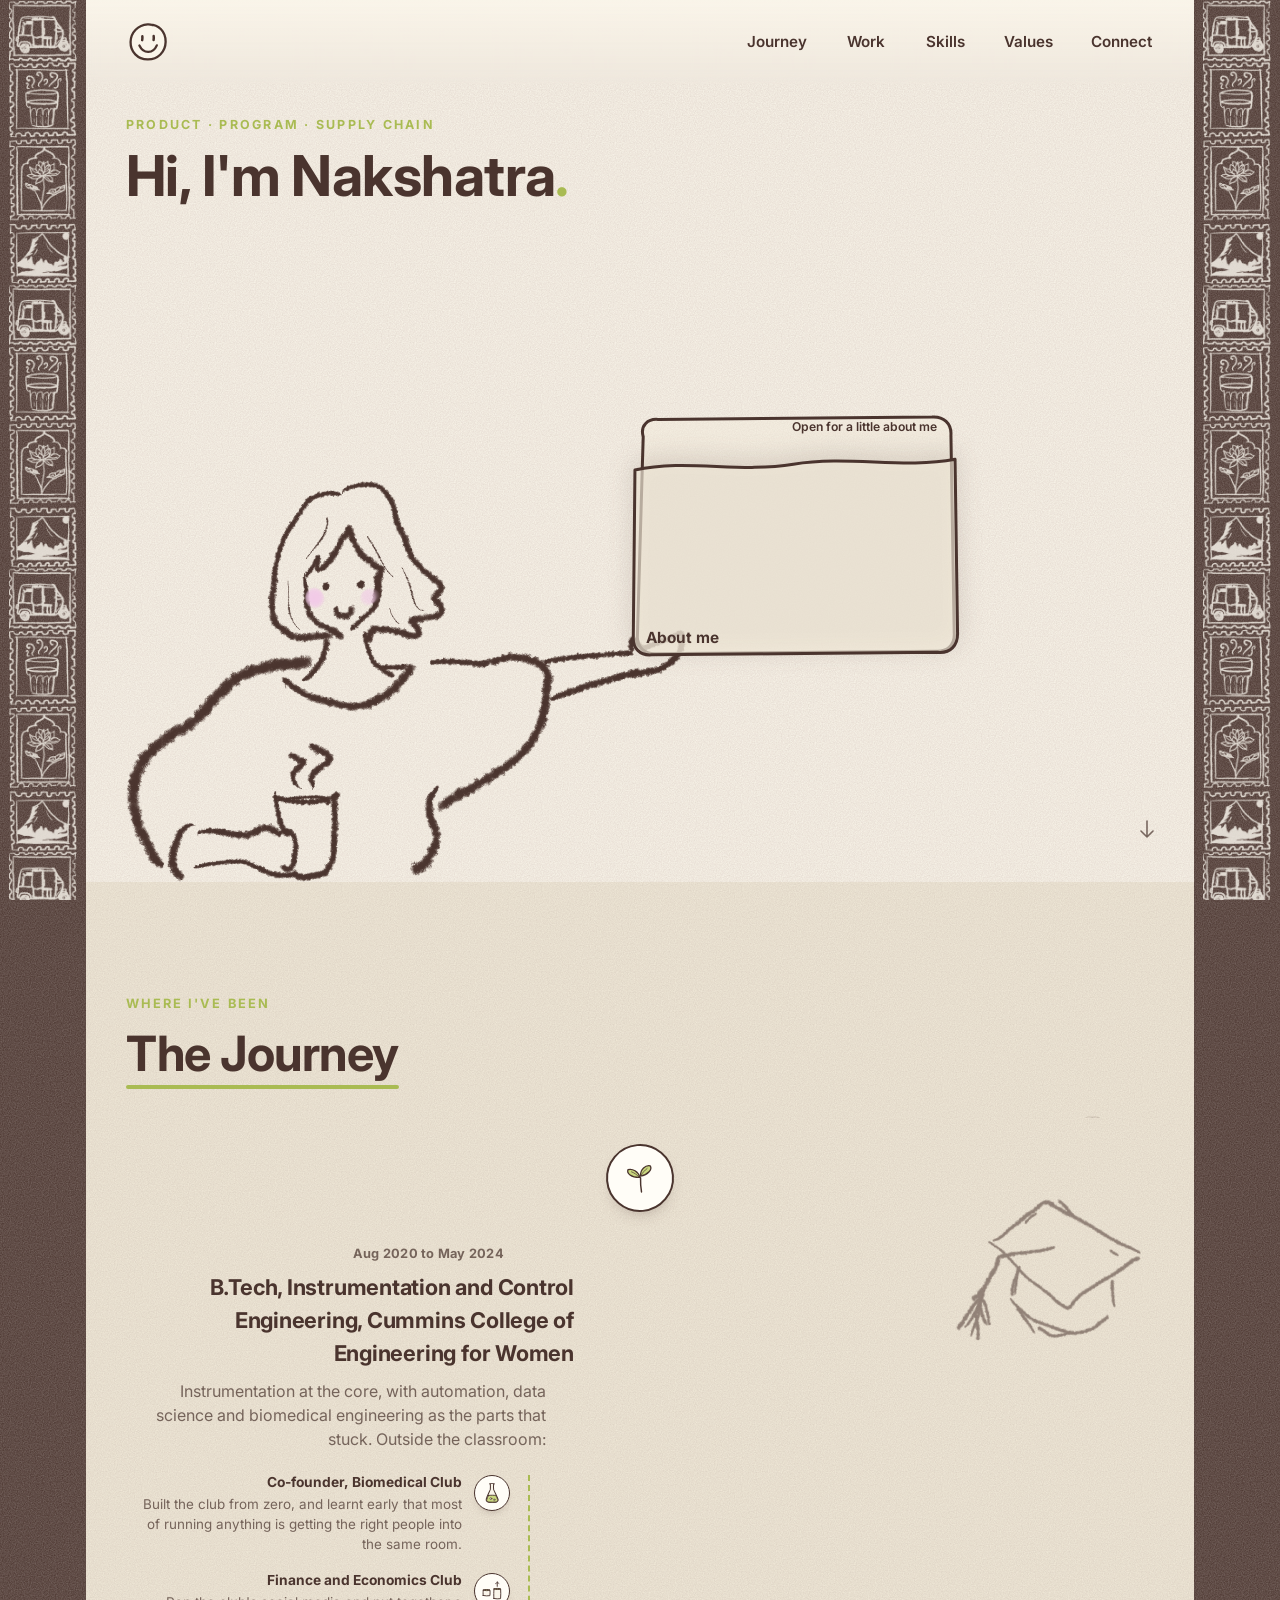
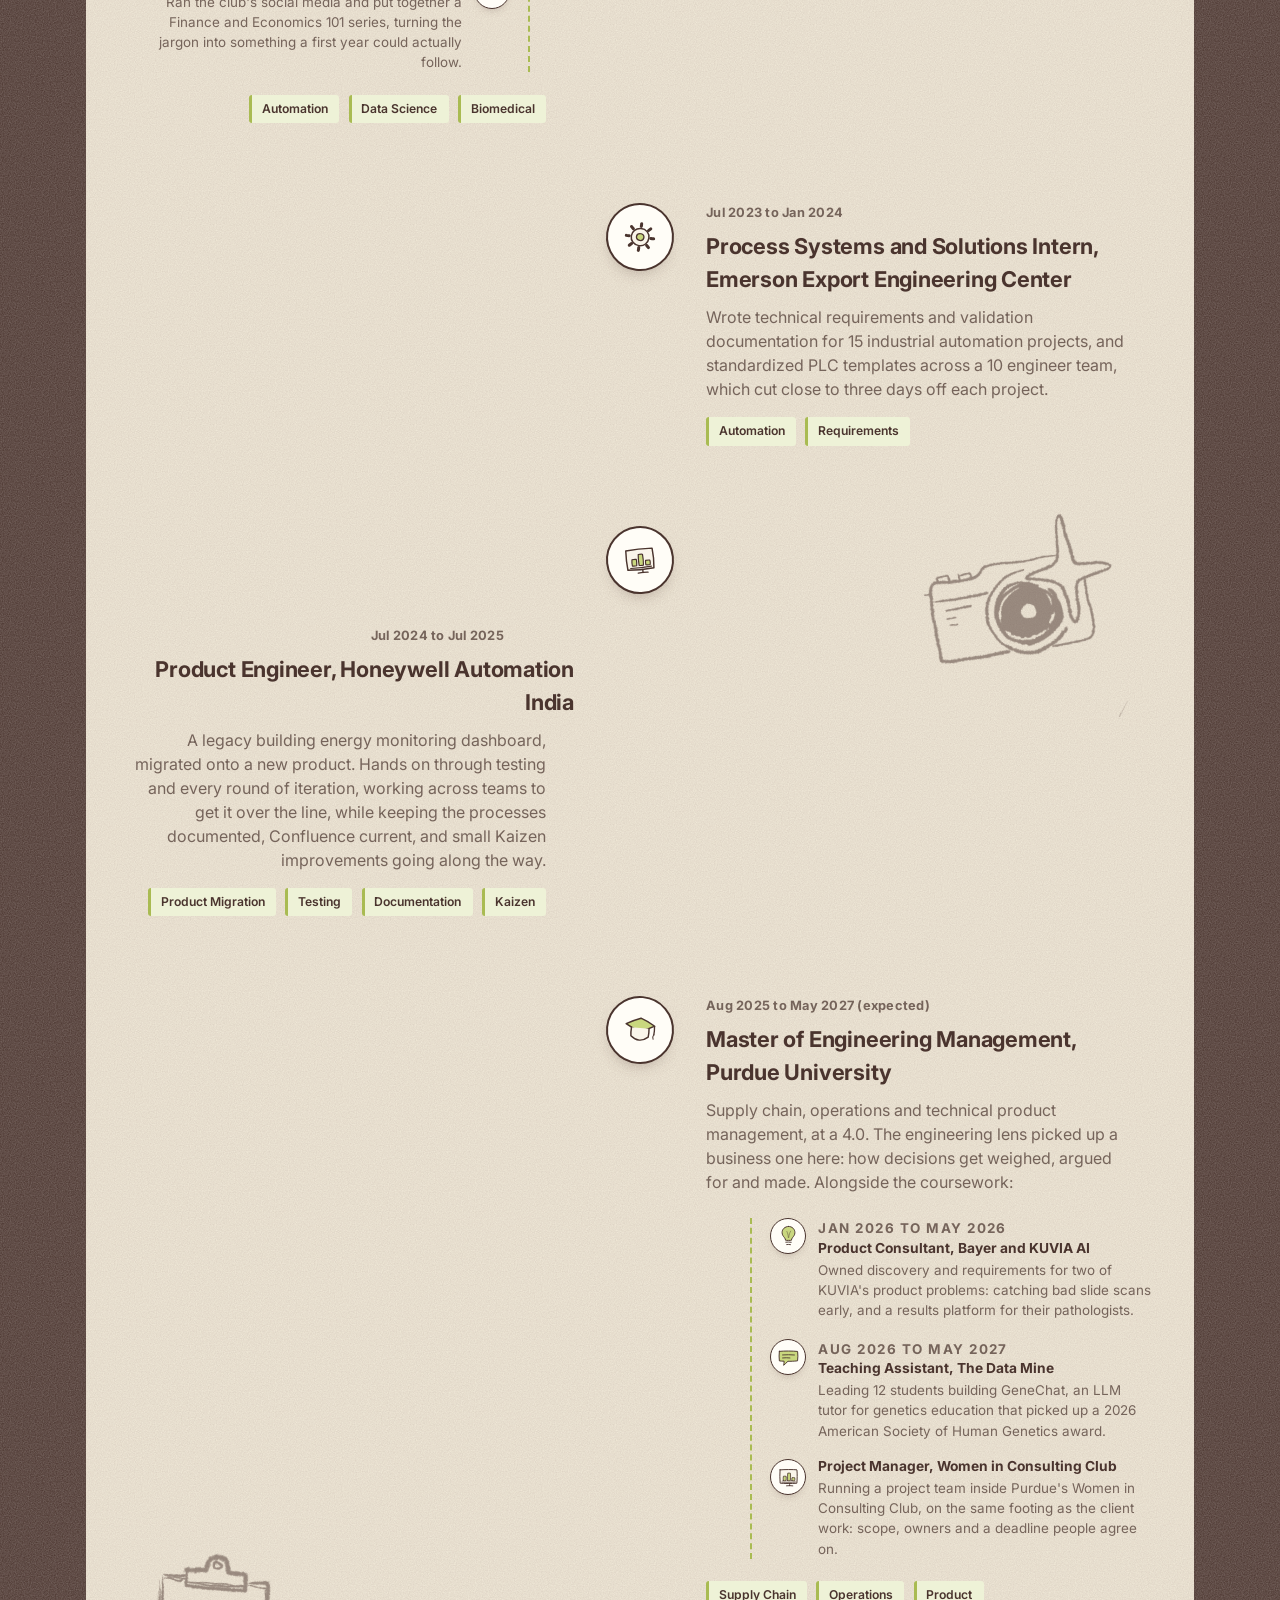
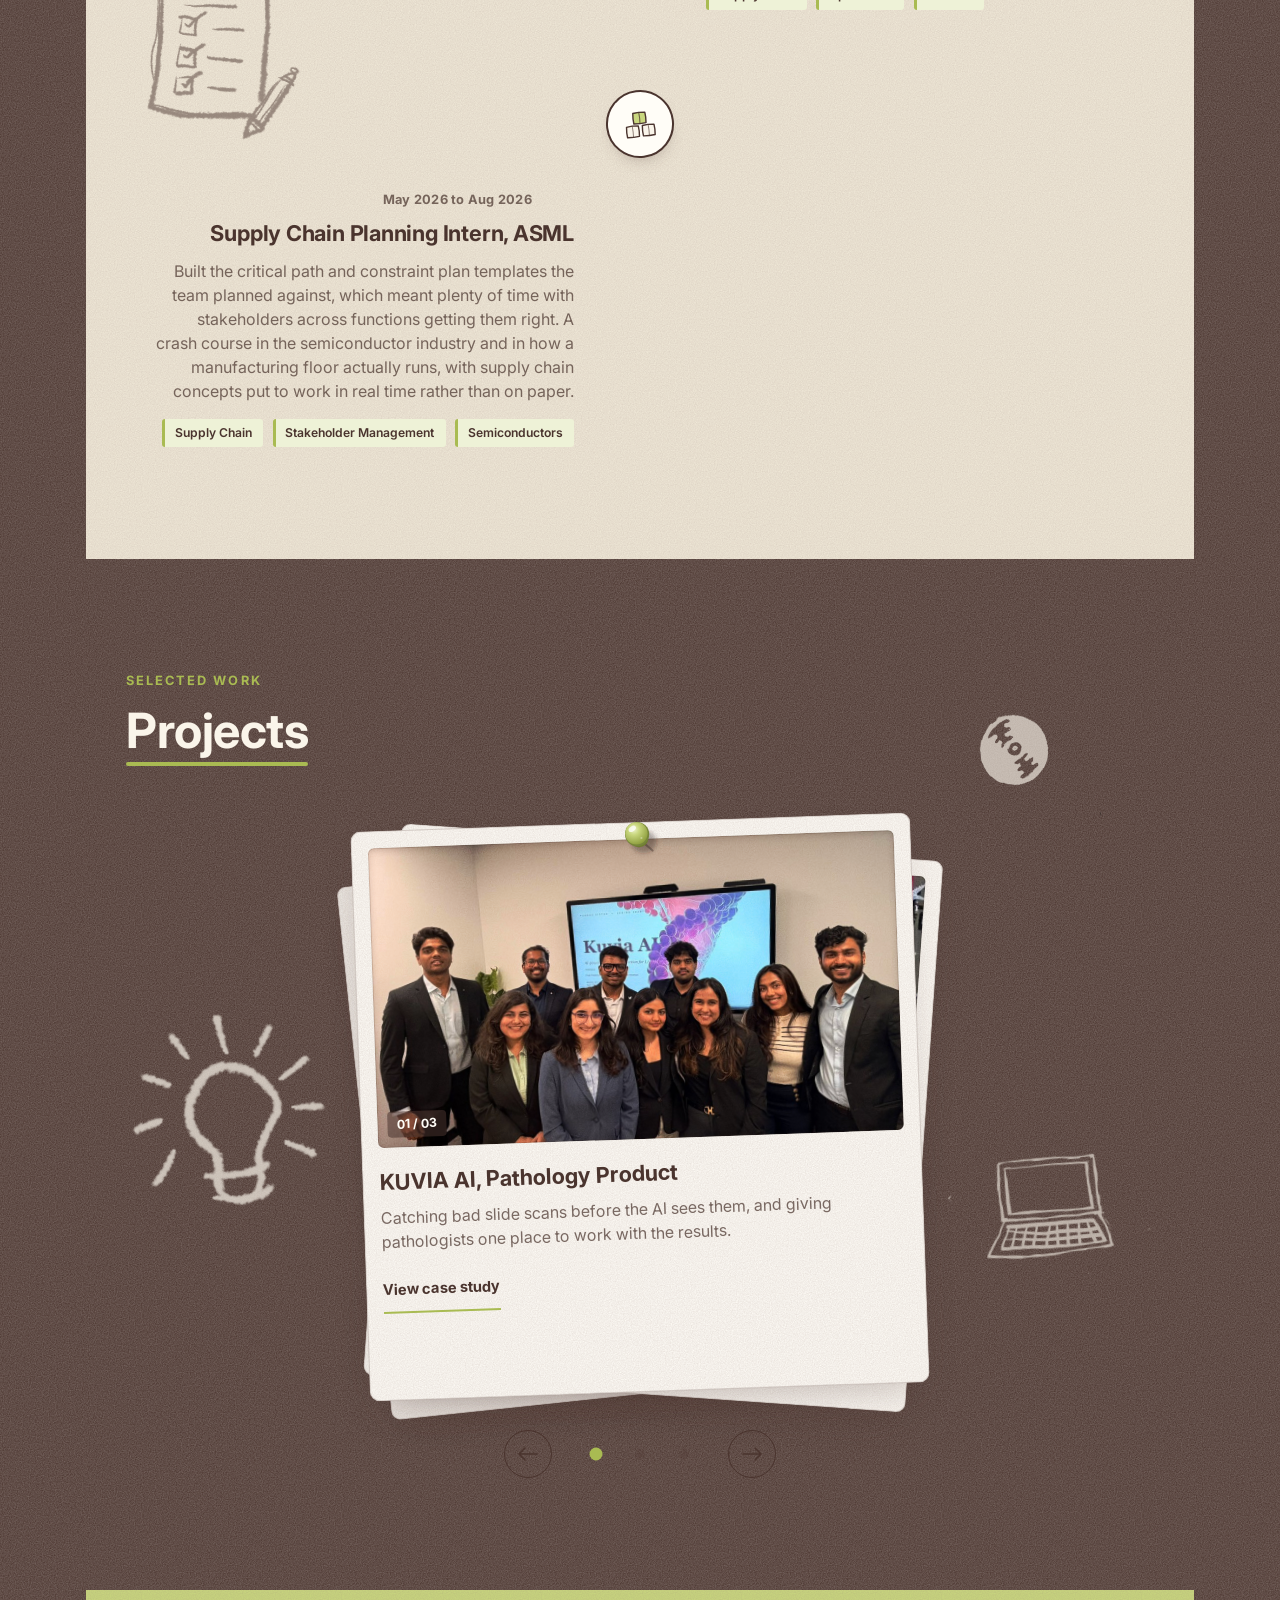
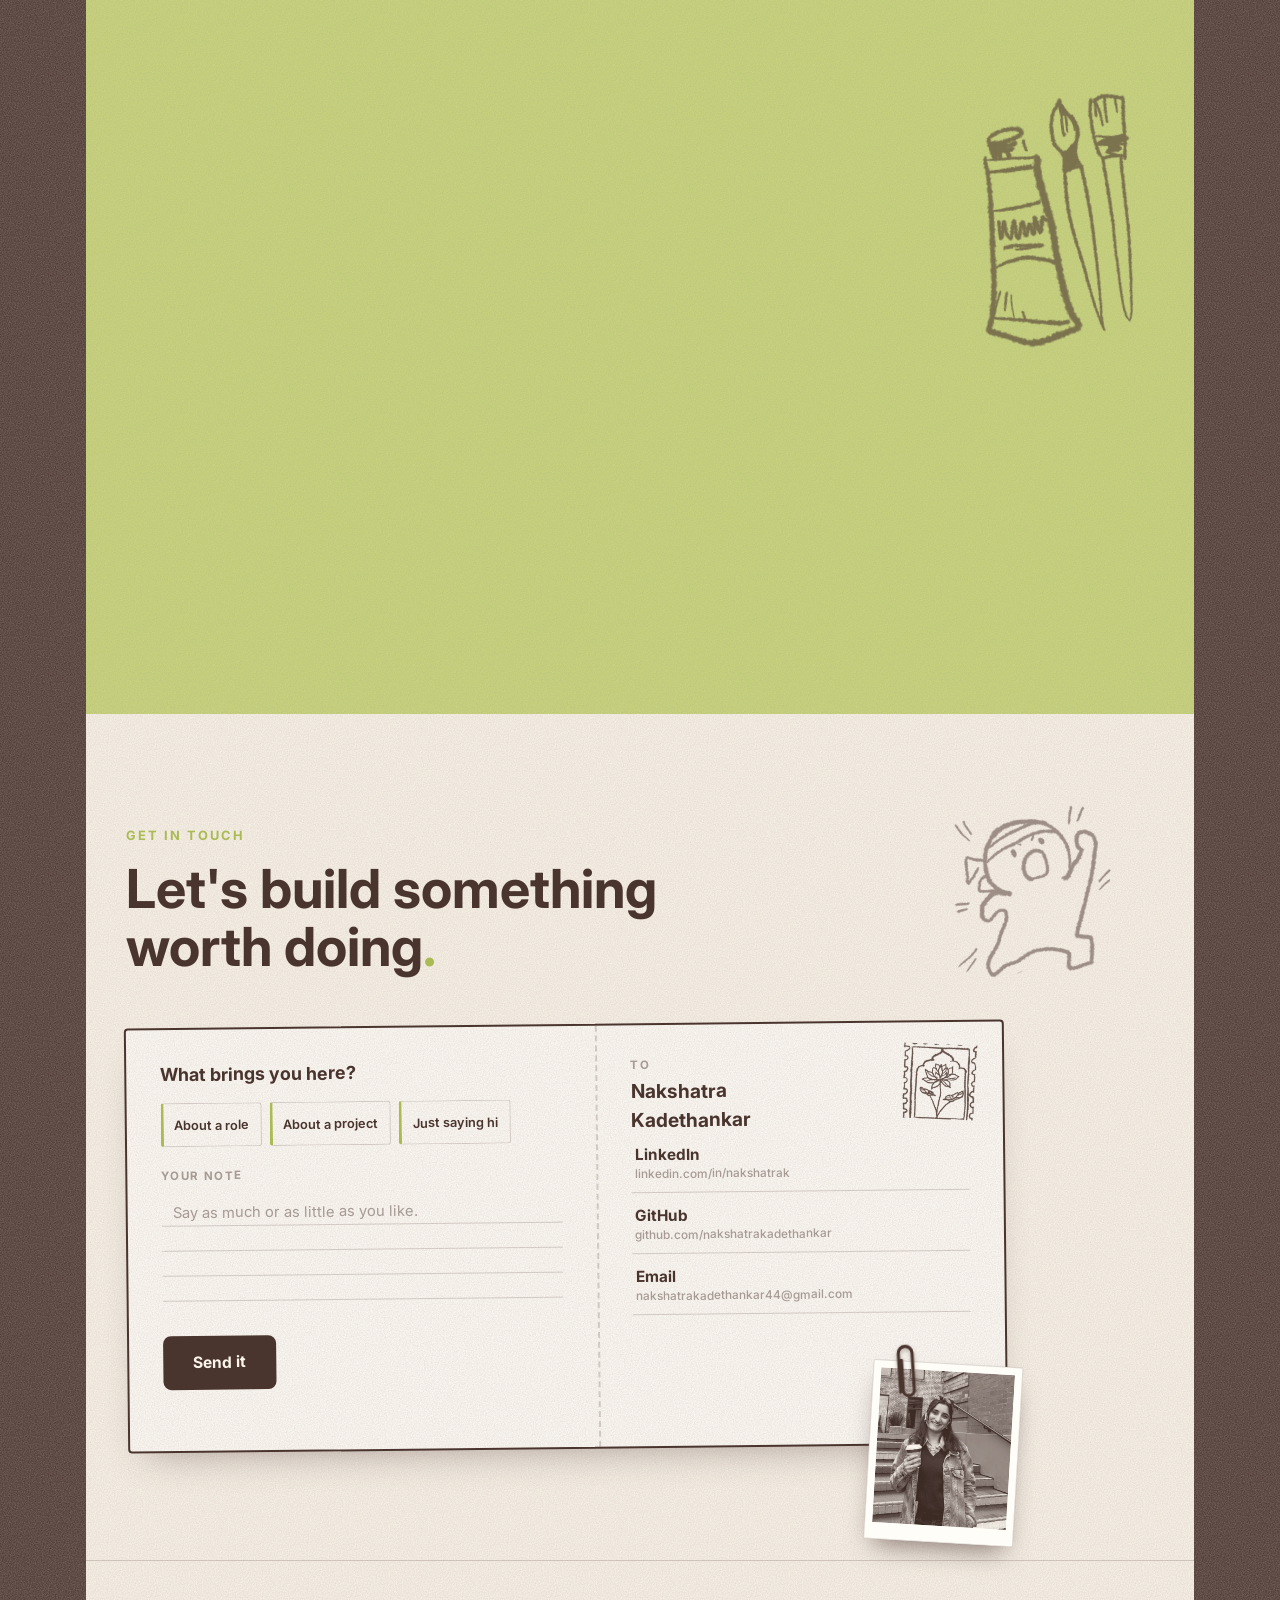
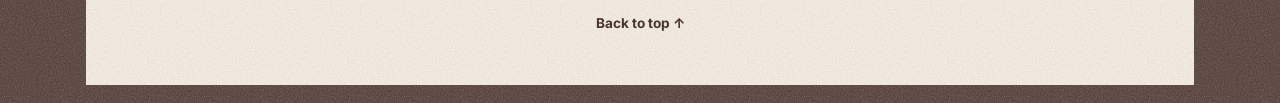
==== commit 03529395: "Shorter folder nudge Co-Authored-By: Claude Opus 5.5 <noreply@anthropic.com>" ====
--- a/index.html
+++ b/index.html
@@ -97,7 +97,7 @@
                   vector-effect="non-scaling-stroke"/>
               </svg>
             </span>
-            <span class="folder-open" aria-hidden="true">Open to know a little about me</span>
+            <span class="folder-open" aria-hidden="true">Open for a little about me</span>
             <span class="folder-label">
               <span class="folder-name">About me</span>
             </span>
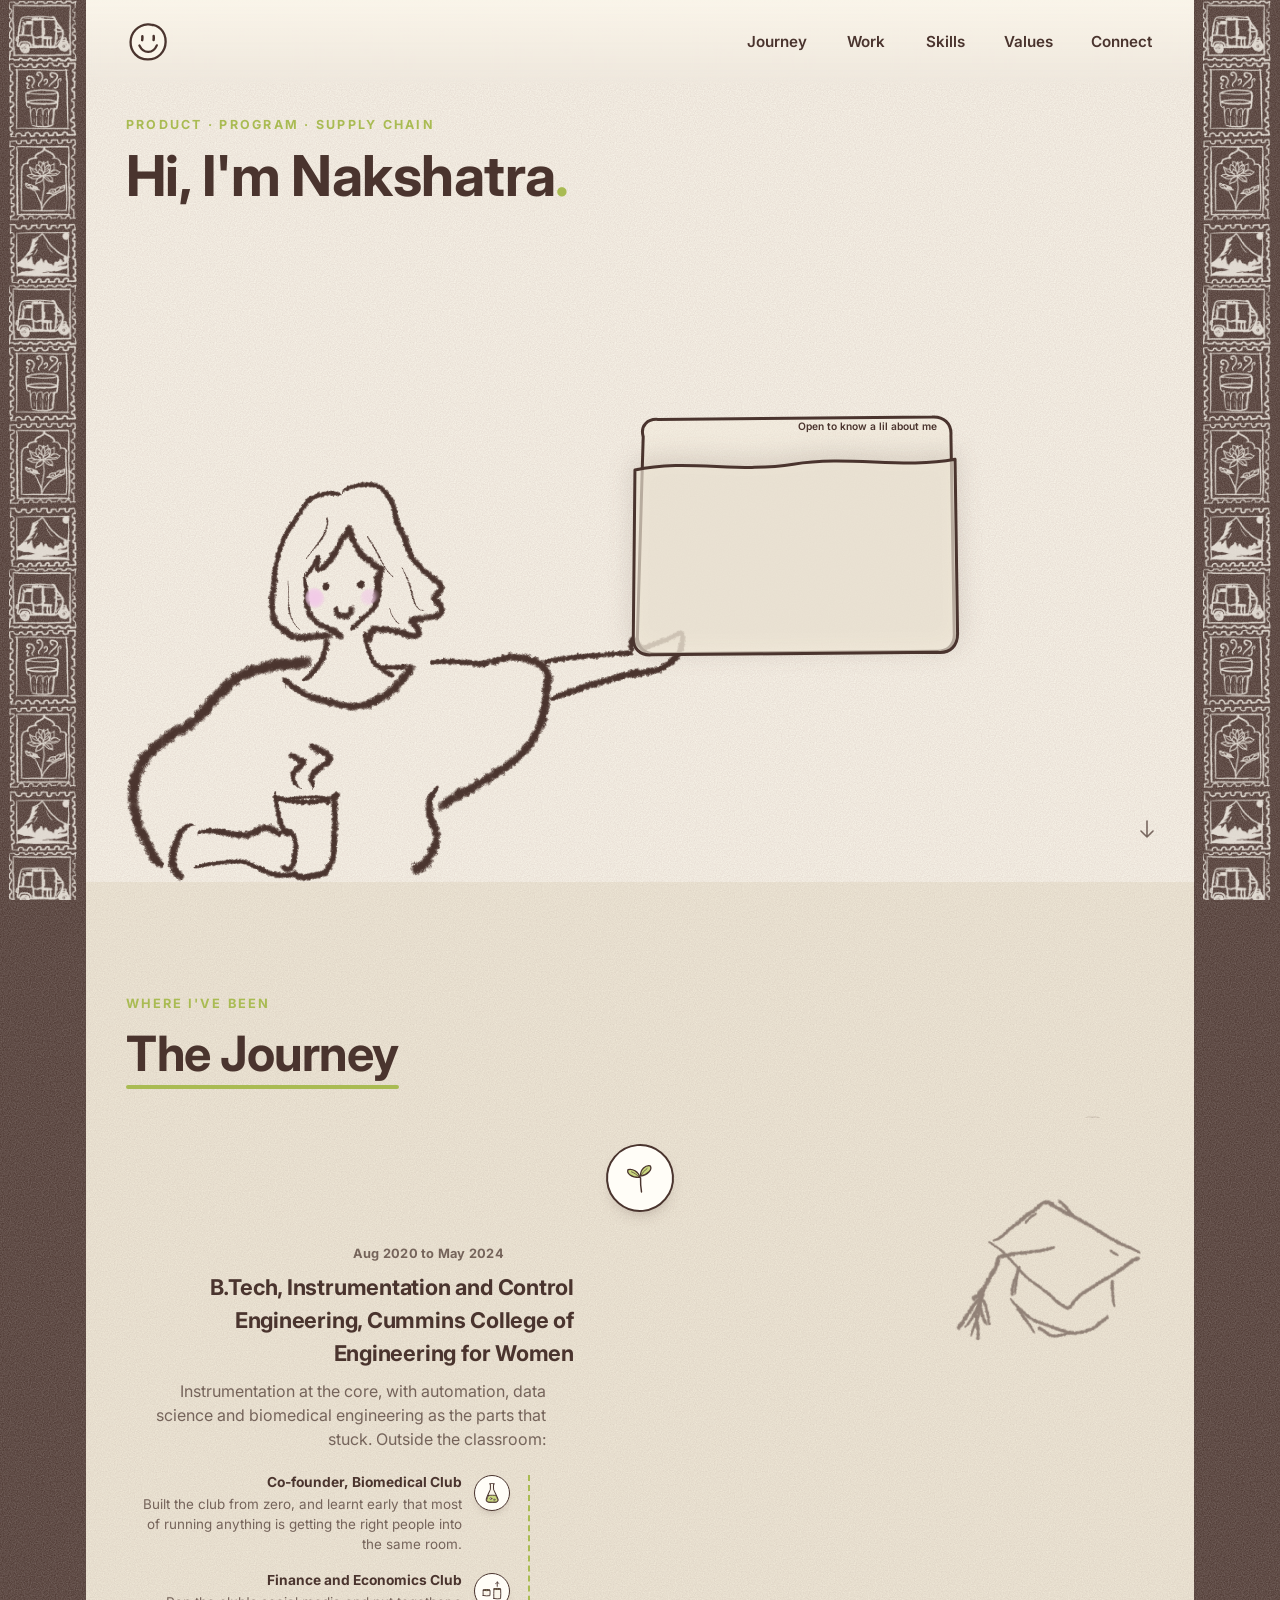
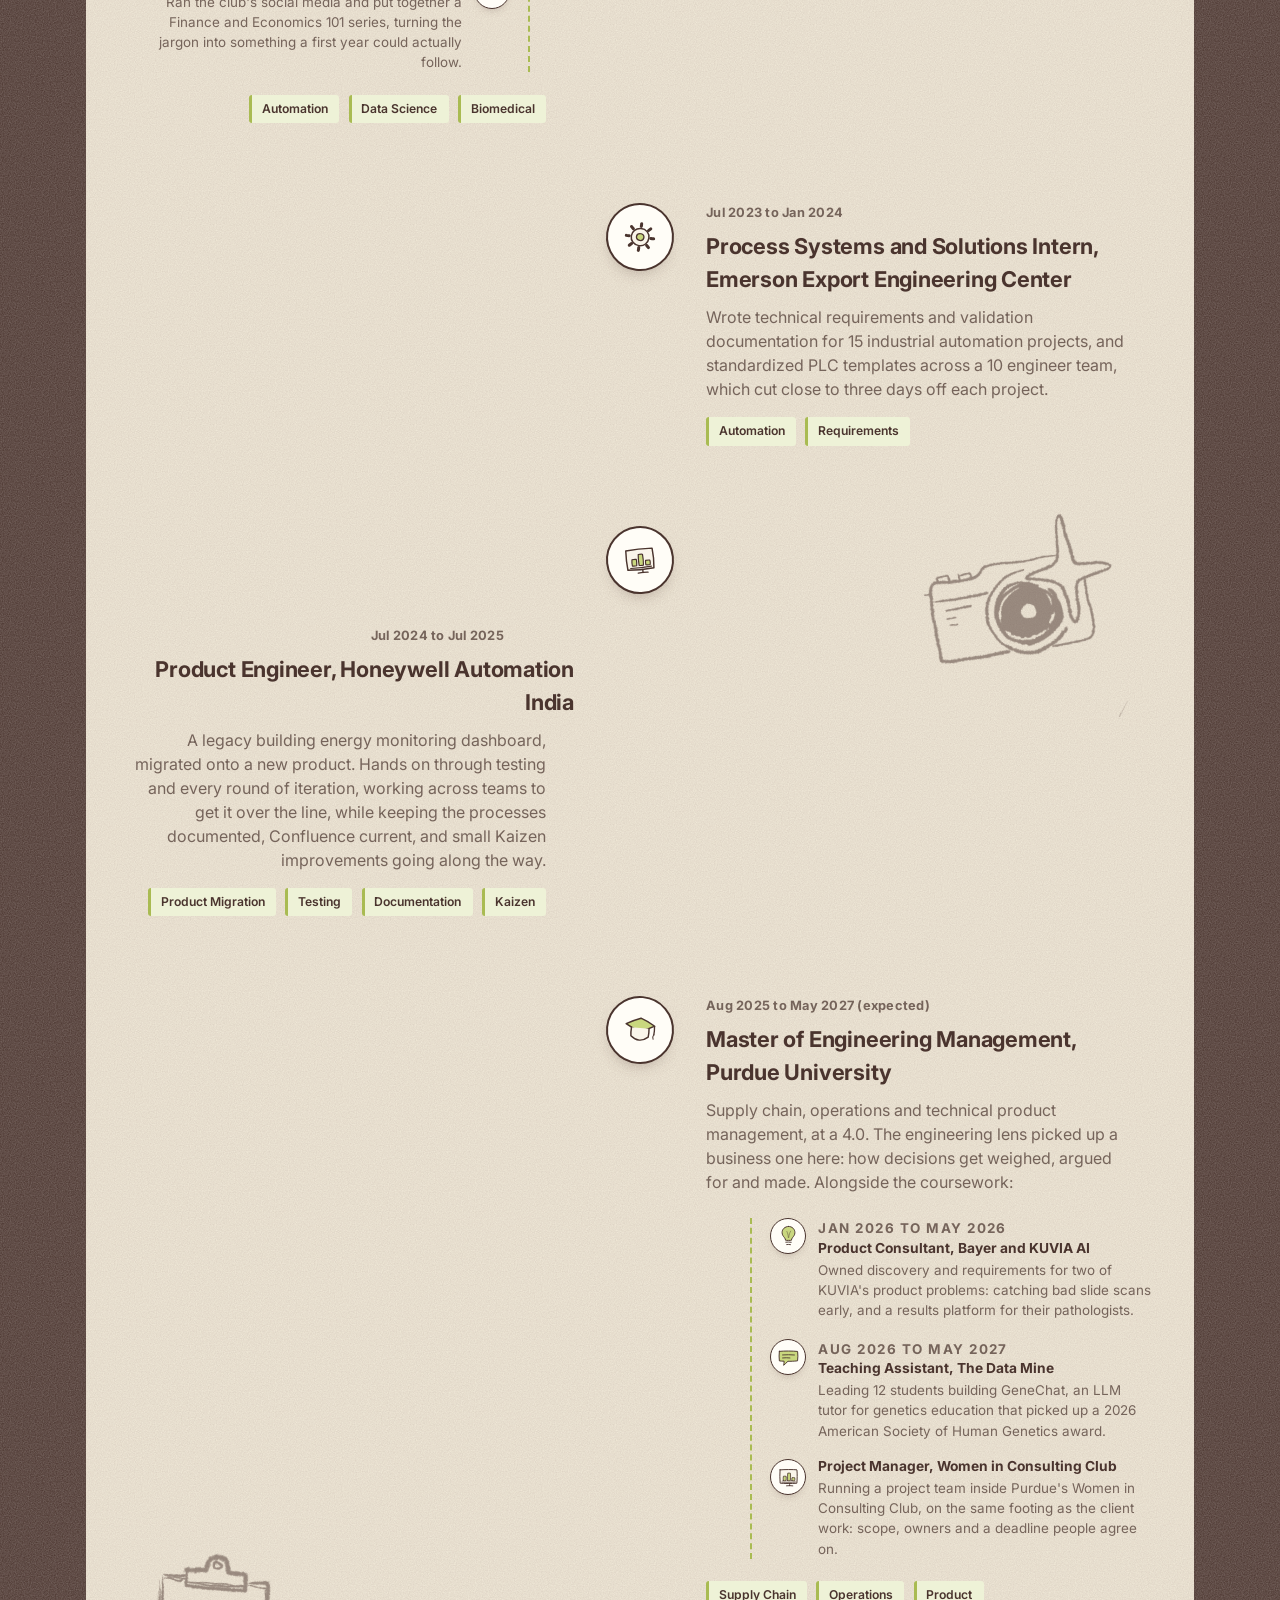
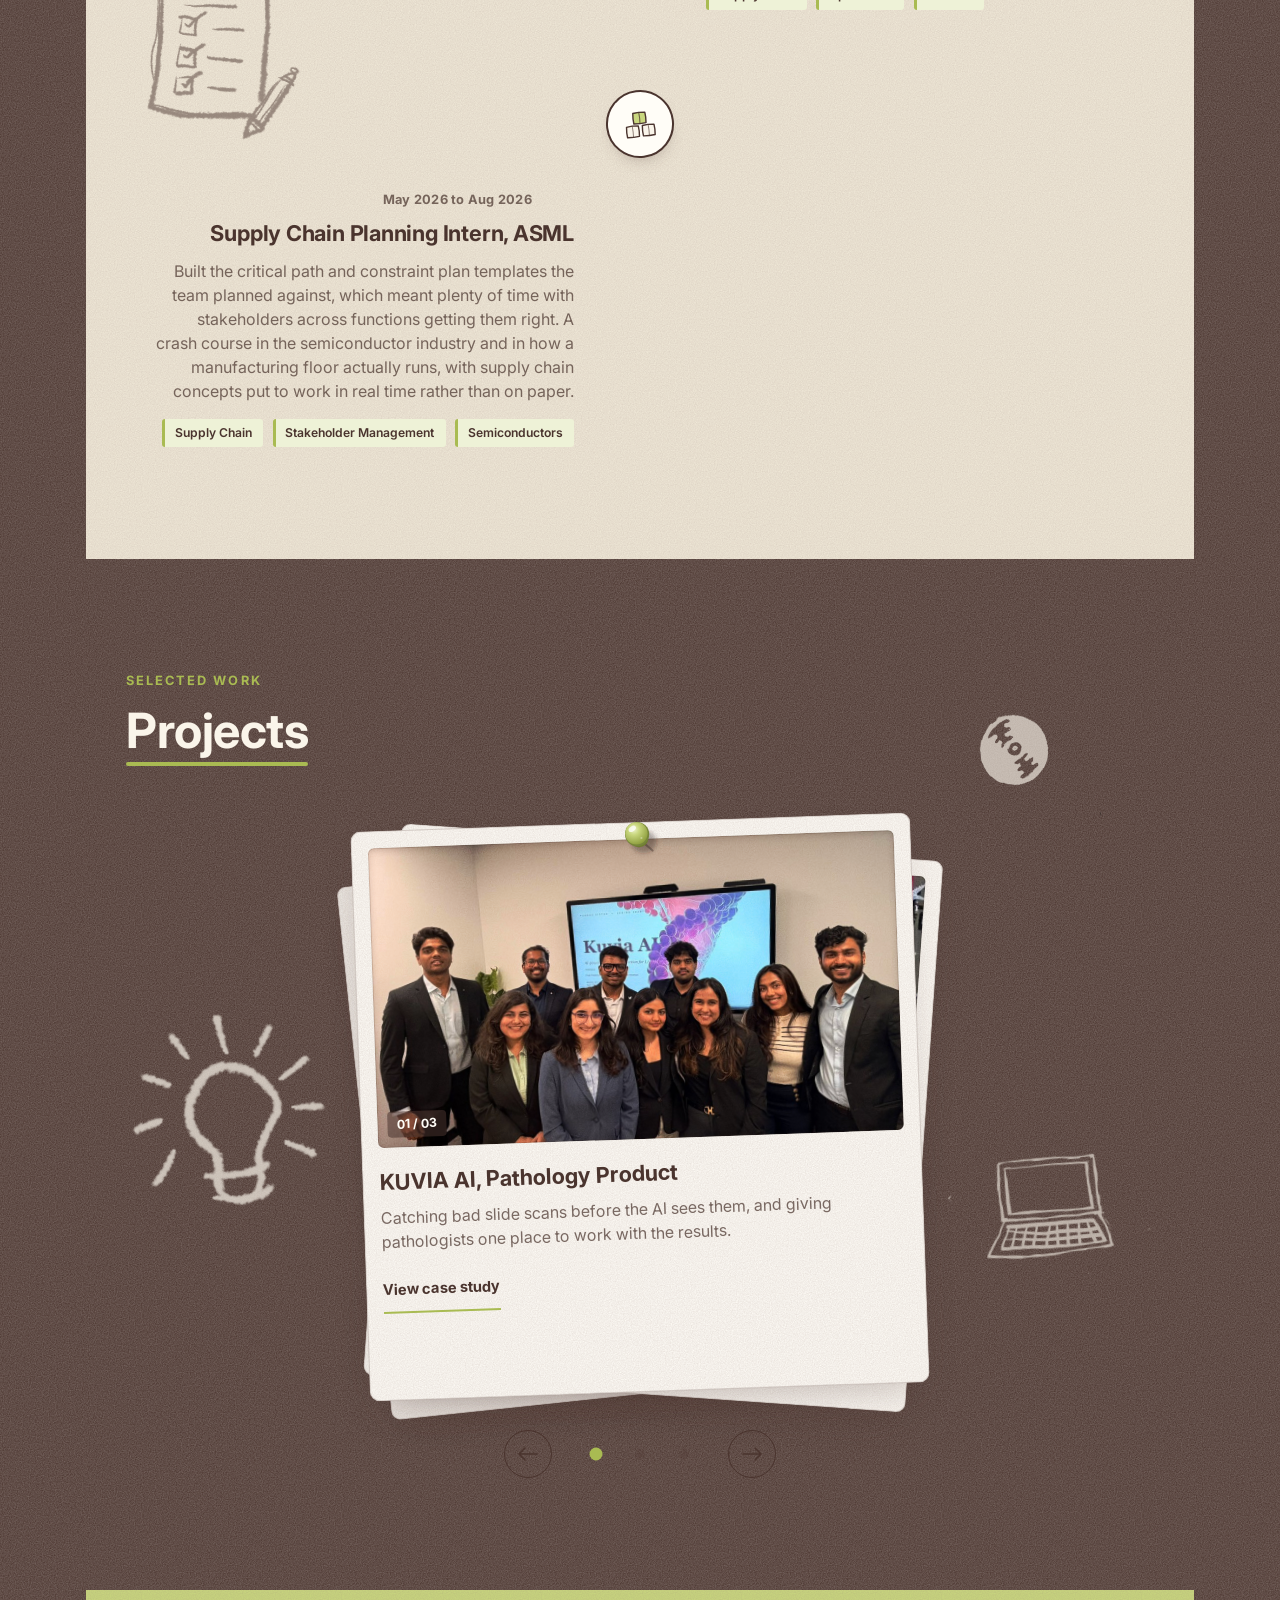
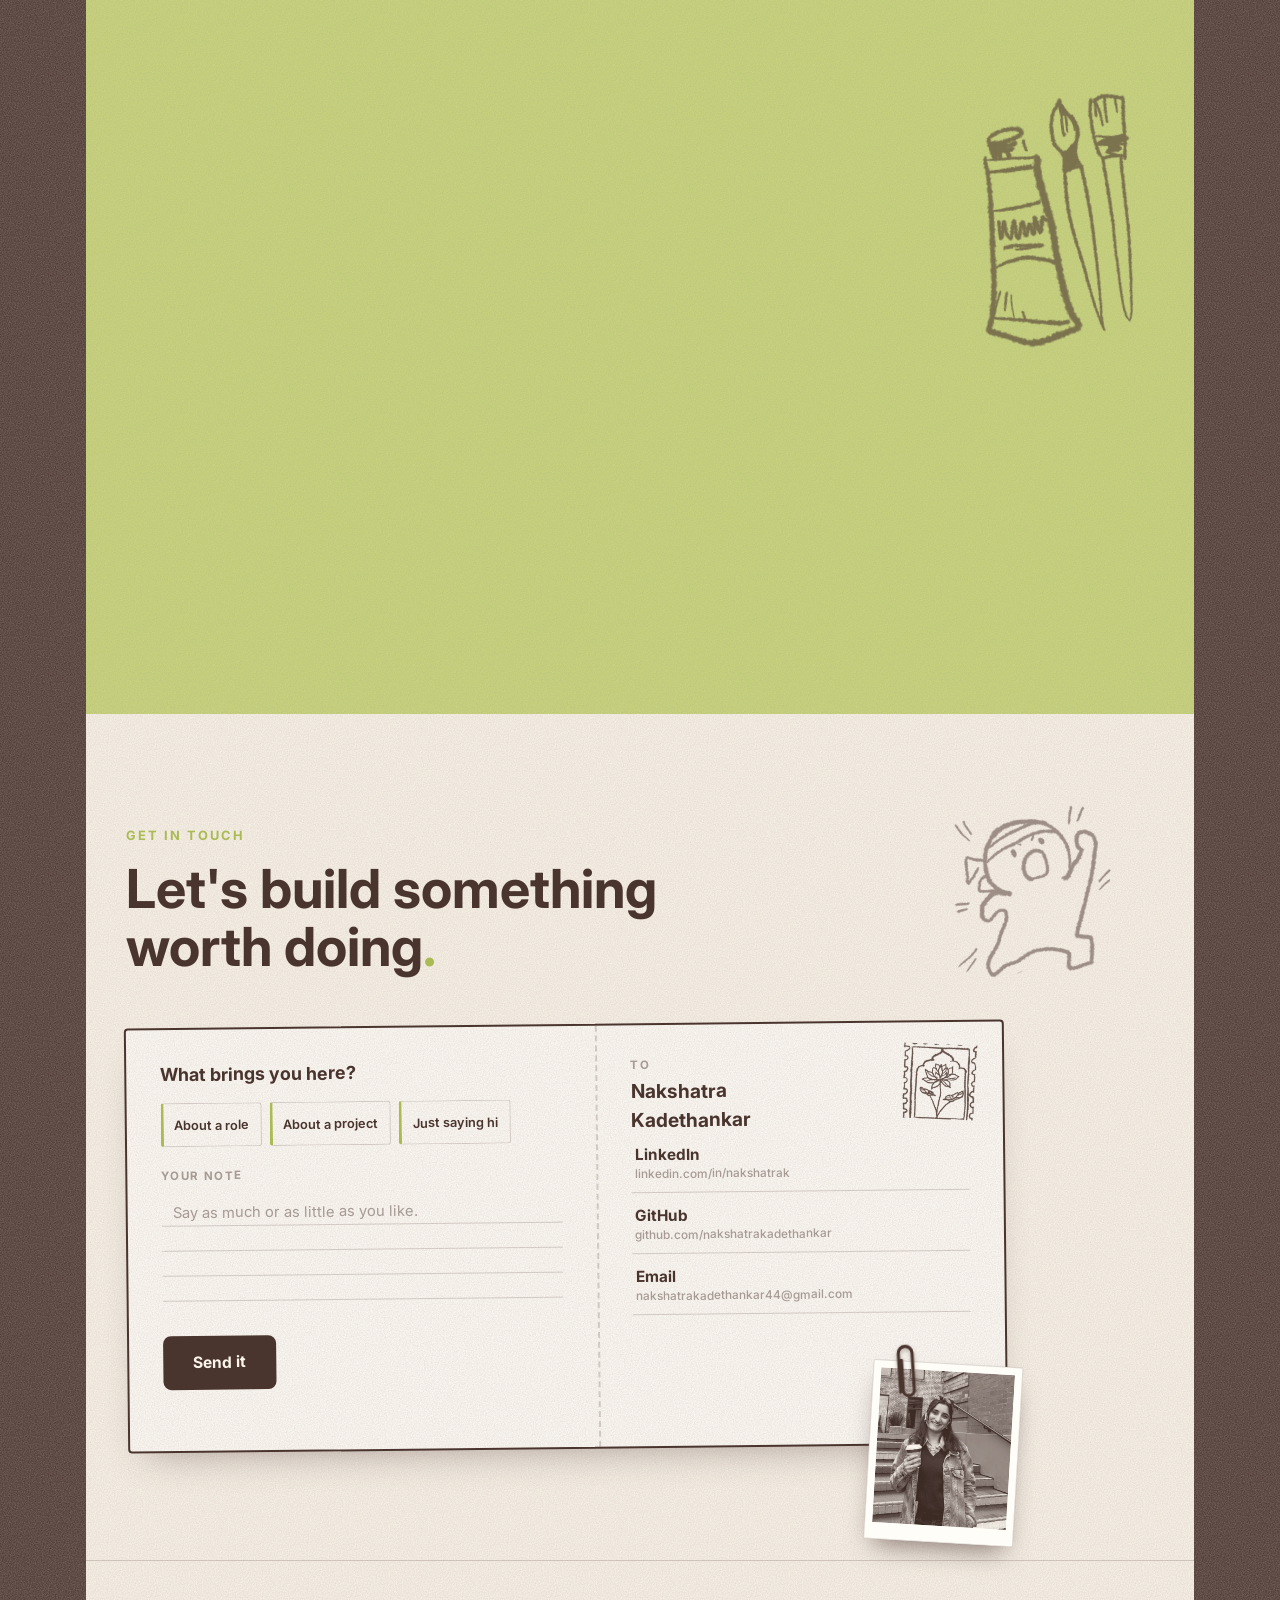
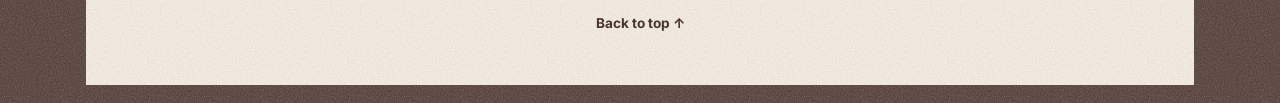
==== commit cf1a3e5e: "Folder: single smaller label, drop About me Co-Authored-By: Claude Opus 5.5 <noreply@anthropic.com>" ====
--- a/index.html
+++ b/index.html
@@ -82,7 +82,7 @@
         <!-- folder sits in her outstretched palm (measured at 44.6% down the art) -->
         <div class="folder-stage">
 
-          <button class="folder" id="introFolder" aria-expanded="false" aria-controls="introOverlay">
+          <button class="folder" id="introFolder" aria-label="Open to know a little about me" aria-expanded="false" aria-controls="introOverlay">
             <!-- shapes are hand-wobbled paths rather than CSS rectangles, so the
                  edges read as brush strokes next to her drawing -->
             <span class="folder-back" aria-hidden="true">
@@ -97,10 +97,7 @@
                   vector-effect="non-scaling-stroke"/>
               </svg>
             </span>
-            <span class="folder-open" aria-hidden="true">Open for a little about me</span>
-            <span class="folder-label">
-              <span class="folder-name">About me</span>
-            </span>
+            <span class="folder-open" aria-hidden="true">Open to know a lil about me</span>
           </button>
         </div>
       </div>
--- a/styles.css
+++ b/styles.css
@@ -647,7 +647,7 @@
   right: 7%;
   z-index: 2;
   font-family: var(--font-body);
-  font-size: clamp(0.7rem, 0.95vw, 0.85rem);
+  font-size: clamp(0.62rem, 0.8vw, 0.74rem);
   font-weight: 600;
   line-height: 1;
   white-space: nowrap;
